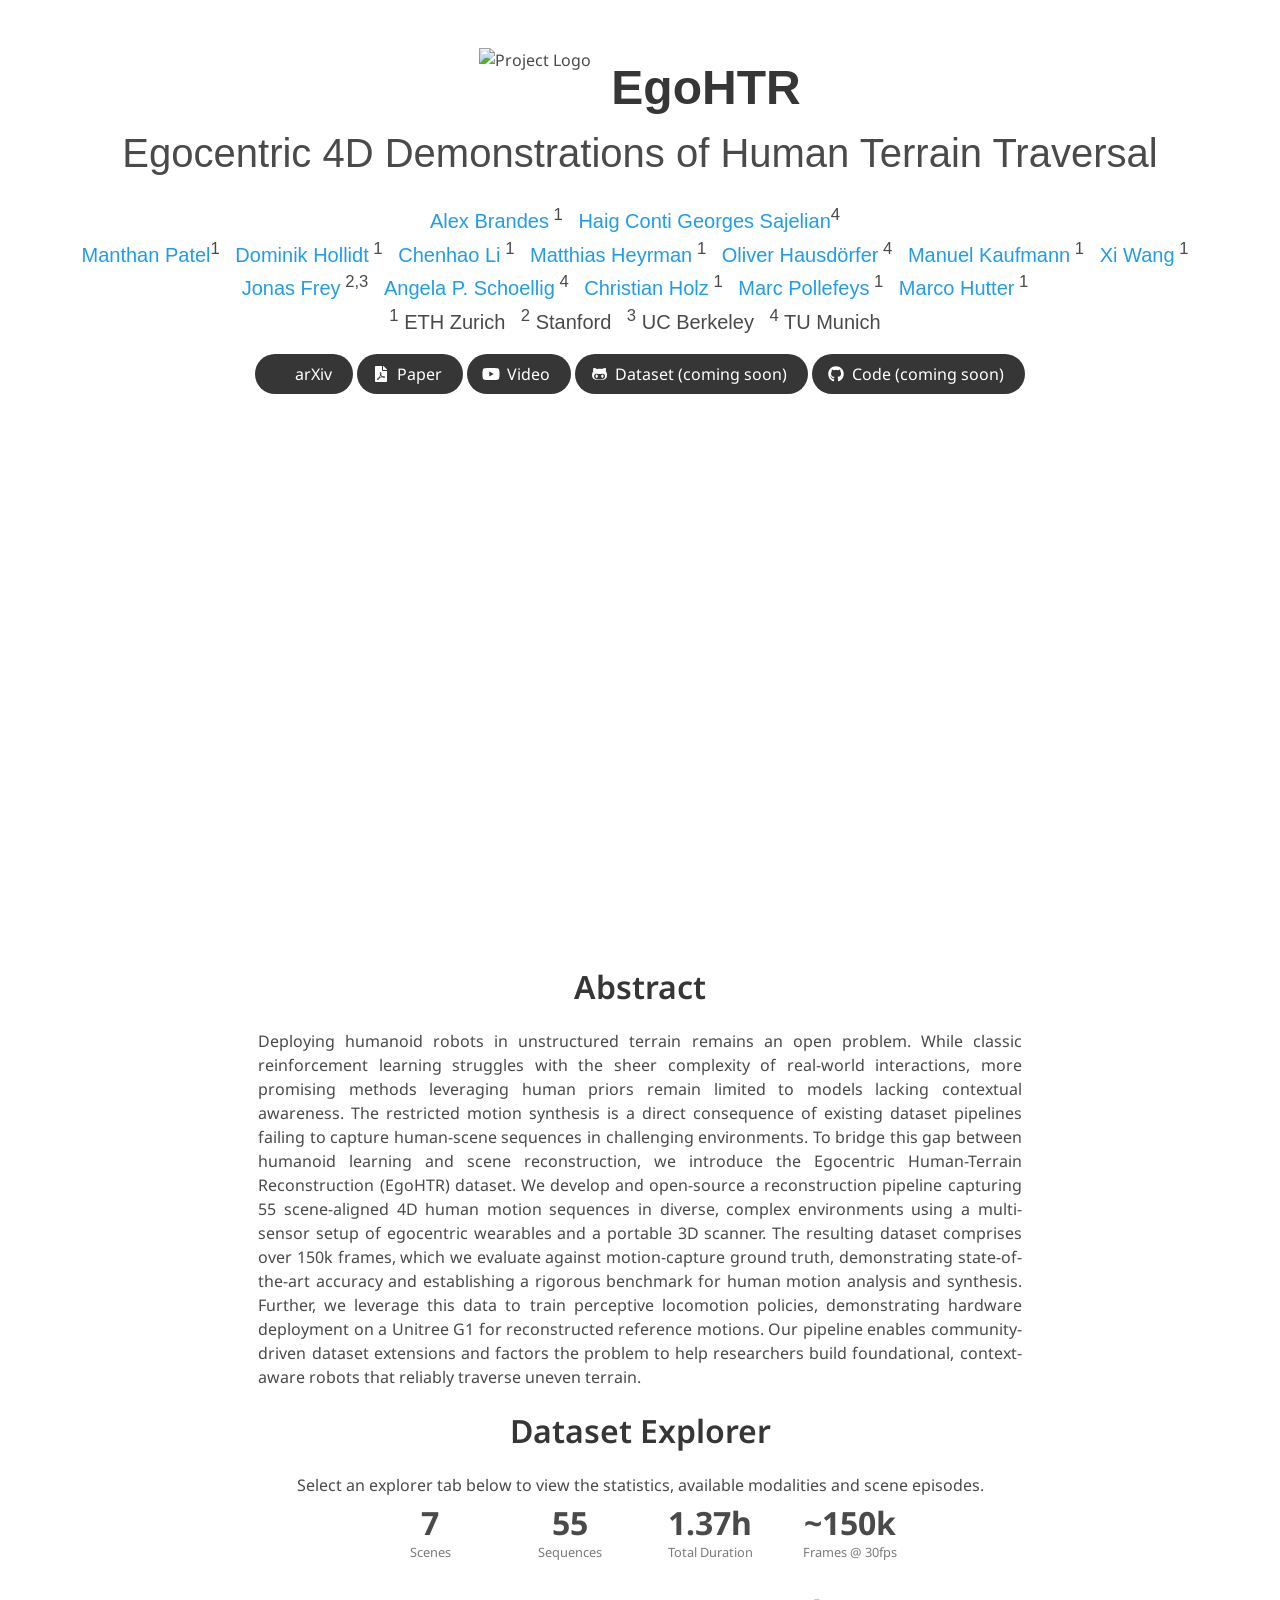
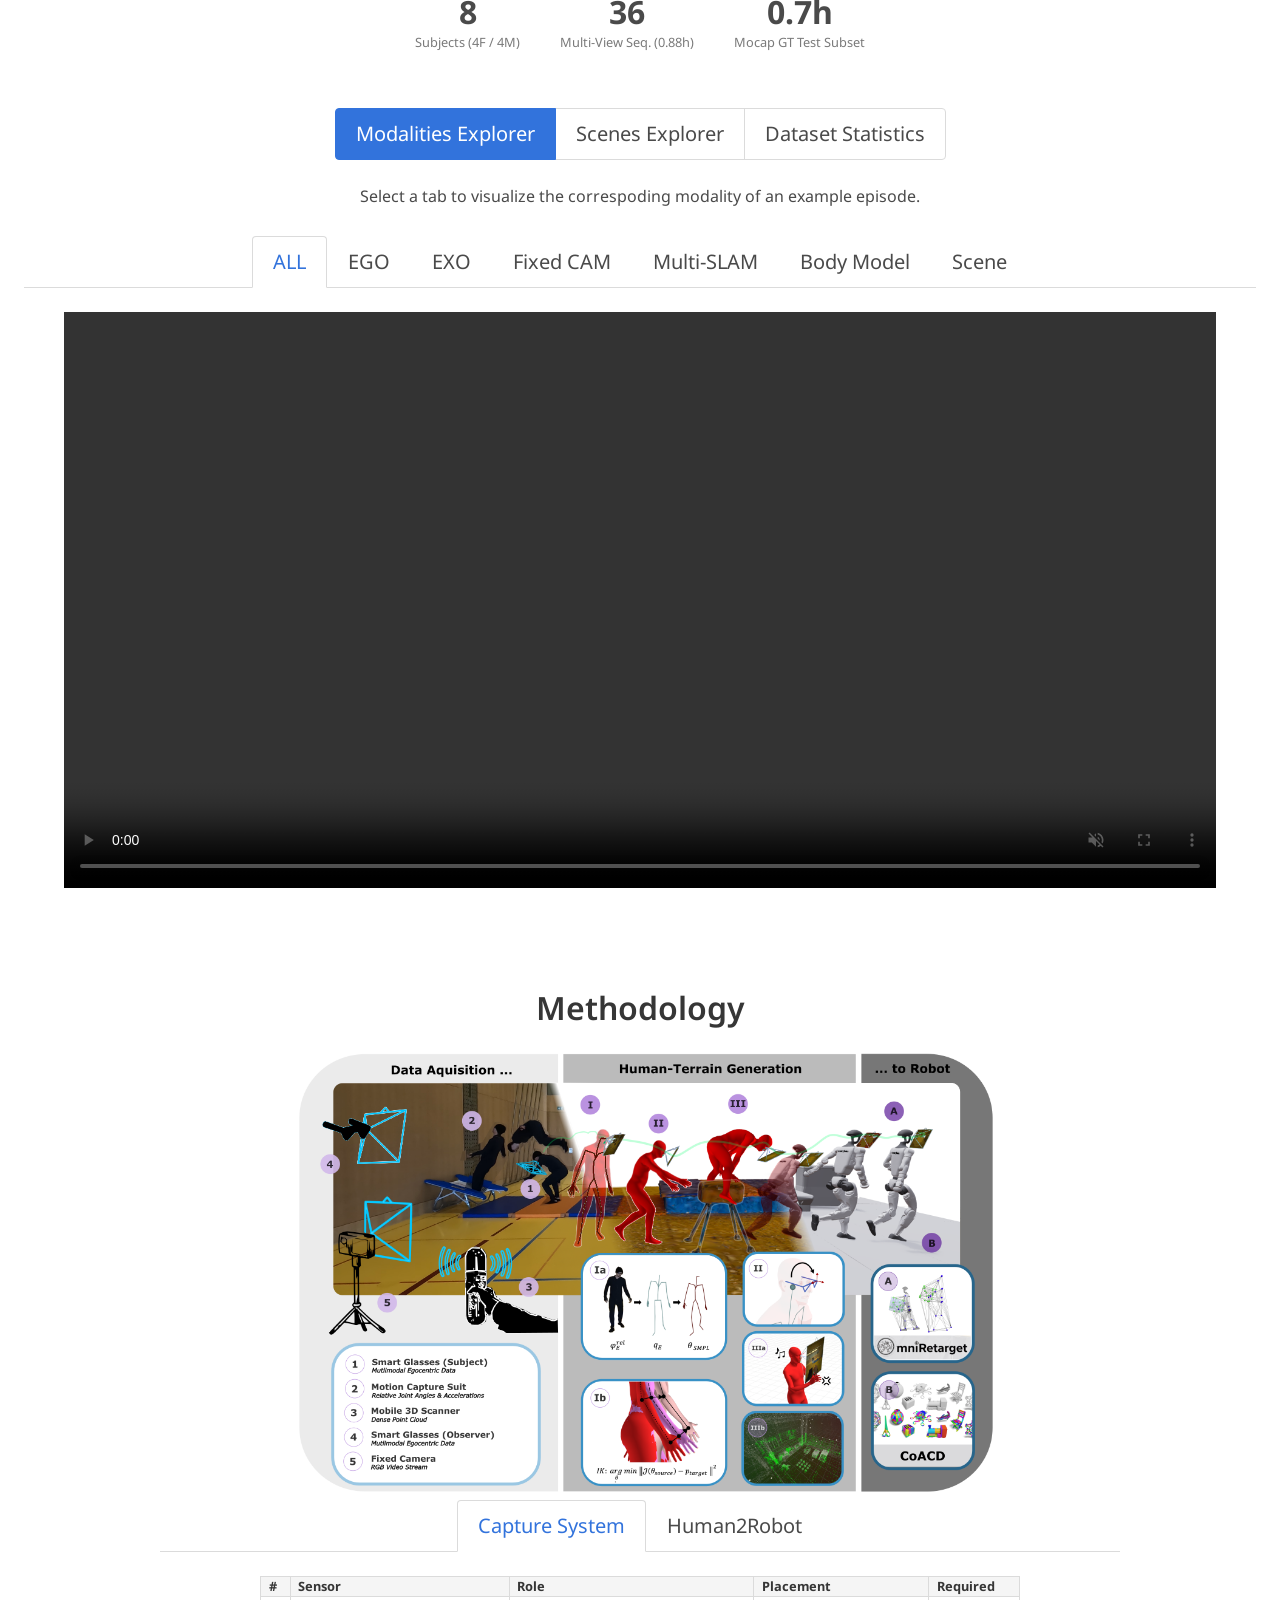
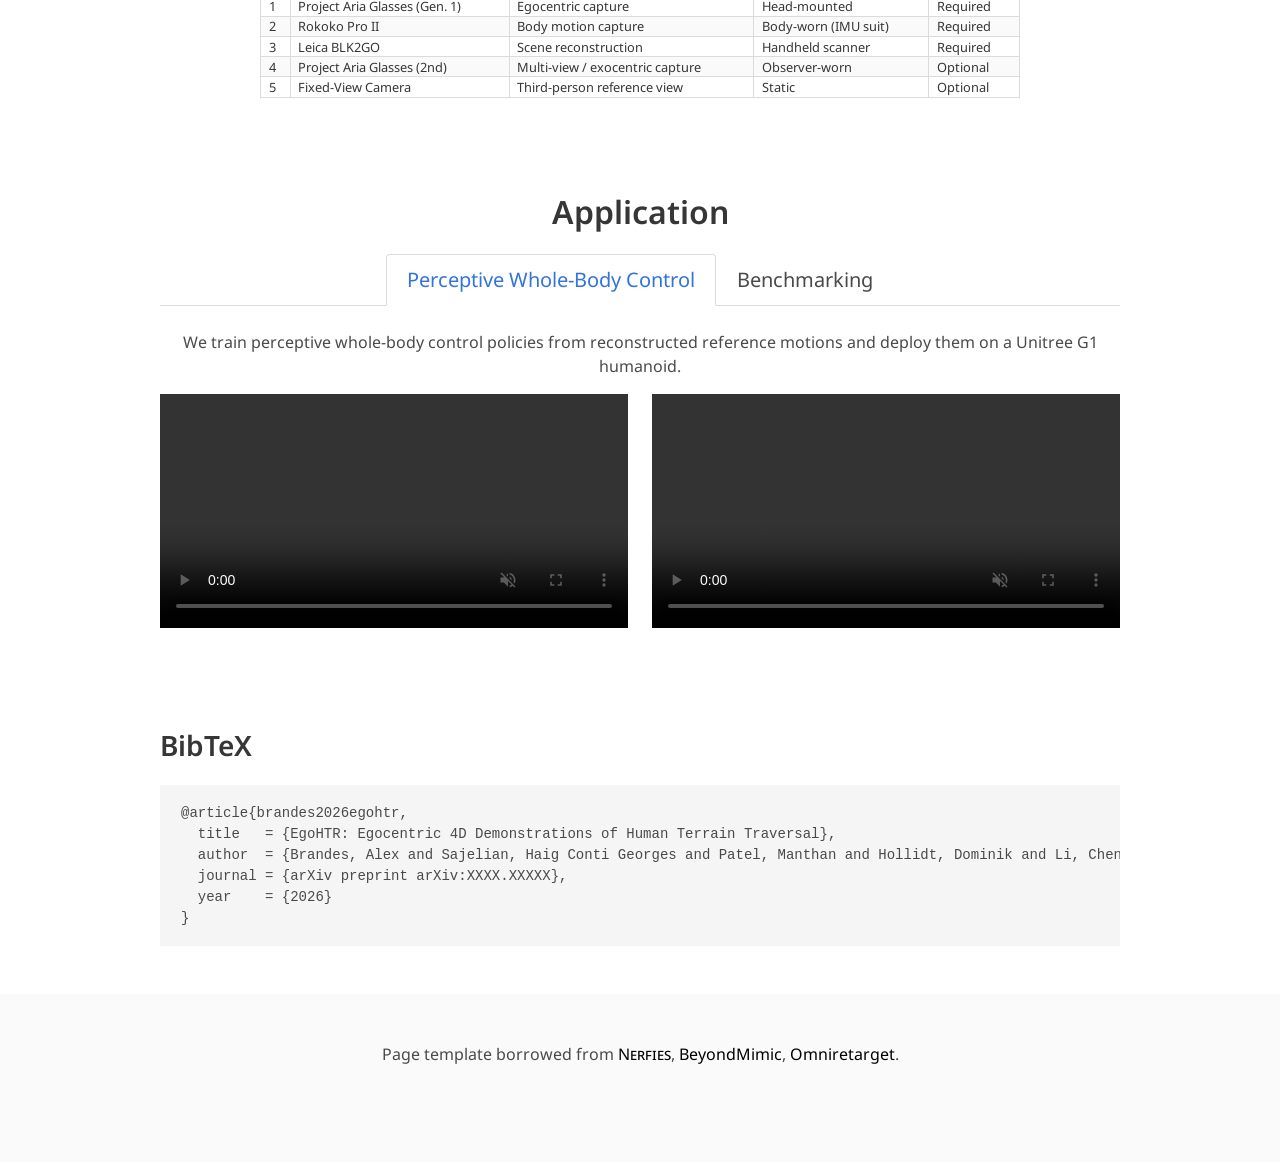
==== index.html @ 9cd1c30b "update links" ====
<!DOCTYPE html>
<html>

<head>
  <meta charset="utf-8">
  <meta name="description"
    content="Interaction-Preserving Data Generation for Humanoid Whole-Body Loco-Manipulation and Scene Interaction">
  <meta name="viewport" content="width=device-width, initial-scale=1">
  <link rel="icon" type="image/png" href="assets/titel/favicon.png">
  <link rel="icon" type="image/svg+xml" href="assets/titel/logo.svg">
  <title>EgoHTR</title>

  <link href="https://fonts.googleapis.com/css?family=Google+Sans|Noto+Sans|Castoro" rel="stylesheet">
  <link rel="stylesheet" href="./static/css/bulma.min.css">
  <link rel="stylesheet" href="./static/css/bulma-carousel.min.css">
  <link rel="stylesheet" href="./static/css/bulma-slider.min.css">
  <link rel="stylesheet" href="./static/css/fontawesome.all.min.css">
  <link rel="stylesheet" href="https://cdn.jsdelivr.net/gh/jpswalsh/academicons@1/css/academicons.min.css">
  <link rel="stylesheet" href="./static/css/index.css">
  <script src="https://ajax.googleapis.com/ajax/libs/jquery/3.5.1/jquery.min.js"></script>
  <script defer src="./static/js/fontawesome.all.min.js"></script>
  <script src="./static/js/bulma-carousel.min.js"></script>
  <script src="./static/js/bulma-slider.min.js"></script>
  <script src="./static/js/index.js"></script>

  <style>
    /* Custom CSS for the Tab System */
    .tab-content {
      display: none;
      /* Hidden by default */
      animation: fadeIn 0.5s;
    }

    .tab-content.is-active {
      display: block;
      /* Show when active */
    }

    @keyframes fadeIn {
      from {
        opacity: 0;
      }

      to {
        opacity: 1;
      }
    }

    /* Center cell content vertically */
    .table td,
    .table th {
      vertical-align: middle !important;
    }

    /* Styling for the Scene GIF header */
    .scene-gif-header {
      width: 100%;
      max-width: 600px;
      border-radius: 10px;
      margin-bottom: 20px;
      box-shadow: 0 4px 8px rgba(0, 0, 0, 0.1);
    }

    /* Compact episode tables: minimize vertical height */
    .table-compact th,
    .table-compact td {
      padding: 0.2em 0.6em;
      font-size: 0.8rem;
      line-height: 1.1;
      white-space: nowrap;
    }

    /* Dataset totals: lean stat-tile row */
    .stats-row {
      display: flex;
      flex-wrap: wrap;
      justify-content: center;
      gap: 1.75rem 2.5rem;
      margin: 0.5rem 0 2rem;
    }

    .stat-tile {
      text-align: center;
      min-width: 100px;
    }

    .stat-tile .stat-value {
      font-size: 2.0rem;
      font-weight: 700;
      line-height: 1.1;
    }

    .stat-tile .stat-label {
      font-size: 0.8rem;
      color: #7a7a7a;
      margin-top: 0.2rem;
    }
  </style>

  <script>
    document.addEventListener('DOMContentLoaded', () => {
      // --- Tab Group 1: Scenes ---
      const sceneTabs = document.querySelectorAll('.tabs.scenes li');
      const sceneTabContents = document.querySelectorAll('.tab-content.scene-content');

      sceneTabs.forEach(tab => {
        tab.addEventListener('click', () => {
          sceneTabs.forEach(t => t.classList.remove('is-active'));
          tab.classList.add('is-active');

          const target = tab.dataset.target;

          sceneTabContents.forEach(content => {
            if (content.id === target) {
              content.classList.add('is-active');
            } else {
              content.classList.remove('is-active');
            }
          });
        });
      });

      // --- Tab Group 2: Modalities ---
      const modalityTabs = document.querySelectorAll('.tabs.modalities li');
      const modalityVideos = document.querySelectorAll('.modality-video-content');

      modalityTabs.forEach(tab => {
        tab.addEventListener('click', () => {
          modalityTabs.forEach(t => t.classList.remove('is-active'));
          tab.classList.add('is-active');

          const target = tab.dataset.target;

          modalityVideos.forEach(video => {
            if (video.id === `video-${target}`) {
              video.style.display = 'block';
            } else {
              video.style.display = 'none';
            }
          });
        });
      });

      // --- Tab Group 3: Methodology ---
      const methodTabs = document.querySelectorAll('.tabs.methodology li');
      const methodTabContents = document.querySelectorAll('.tab-content.methodology-content');

      methodTabs.forEach(tab => {
        tab.addEventListener('click', () => {
          methodTabs.forEach(t => t.classList.remove('is-active'));
          tab.classList.add('is-active');

          const target = tab.dataset.target;

          methodTabContents.forEach(content => {
            if (content.id === target) {
              content.classList.add('is-active');
            } else {
              content.classList.remove('is-active');
            }
          });
        });
      });

      // --- Tab Group 4: Application ---
      const appTabs = document.querySelectorAll('.tabs.application li');
      const appTabContents = document.querySelectorAll('.tab-content.application-content');

      appTabs.forEach(tab => {
        tab.addEventListener('click', () => {
          appTabs.forEach(t => t.classList.remove('is-active'));
          tab.classList.add('is-active');

          const target = tab.dataset.target;

          appTabContents.forEach(content => {
            if (content.id === target) {
              content.classList.add('is-active');
            } else {
              content.classList.remove('is-active');
            }
          });
        });
      });

      // --- Tab Group 0: Top-Level Toggle ---
      const topTabs = document.querySelectorAll('#top-level-tabs li');
      const topContents = document.querySelectorAll('.top-level-content');

      topTabs.forEach(tab => {
        tab.addEventListener('click', () => {
          // Update active tab visual
          topTabs.forEach(t => t.classList.remove('is-active'));
          tab.classList.add('is-active');

          // Toggle visibility of main containers
          const target = tab.dataset.target;
          topContents.forEach(content => {
            content.style.display = (content.id === target) ? 'block' : 'none';
          });
        });
      });

      // Initial display update for scenes
      if (sceneTabs.length > 0) {
        sceneTabs[0].click();
      }
      // Initial display update for modalities
      if (modalityTabs.length > 0) {
        modalityTabs[0].click();
      }
      // Initial display update for methodology
      if (methodTabs.length > 0) {
        methodTabs[0].click();
      }
      // Initial display update for application
      if (appTabs.length > 0) {
        appTabs[0].click();
      }

      // --- Auto-play videos as they enter the viewport (e.g. via scrolling or a tab switch) ---
      const videoObserver = new IntersectionObserver((entries) => {
        entries.forEach(entry => {
          const video = entry.target;
          if (entry.isIntersecting) {
            video.play().catch(() => { });
          } else {
            video.pause();
          }
        });
      }, { threshold: 0.5 });

      document.querySelectorAll('video').forEach(video => videoObserver.observe(video));
    });
  </script>
</head>

<body>

  <section class="hero">
    <div class="hero-body">
      <div class="container is-fullhd">
        <div class="columns is-vcentered">
          <!-- <div class="column is-one-quarter">
            <video autoplay loop muted playsinline width="100%"><source src="assets/titel/2026-02-24 14-41-02.mp4" type="video/mp4"></video>
            <video autoplay loop muted playsinline width="100%"><source src="assets/titel/2026-02-24 14-50-54.mp4" type="video/mp4"></video>
          </div> -->
          <div class="column has-text-centered">
            <div style="display: flex; align-items: center; justify-content: center; gap: 20px;">
              <img src="./assets/titel/logo.svg" alt="Project Logo" style="height: 80px; width: auto;">
              <h1 class="title is-1 publication-title" style="margin-bottom: 0;">EgoHTR</h1>
            </div>
            <!-- <h1 class="title is-1 publication-title">EgoHTR</h1> -->
            <h2 class="subtitle is-2 publication-title">Egocentric 4D Demonstrations of Human Terrain Traversal</h2>
            <div class="is-size-5 publication-authors">
              <span class="author-block">
                <a target="_blank">Alex Brandes<sup></sup></a><sup> 1</sup>
              </span>
              <span class="author-block">
                <a target="_blank">Haig Conti Georges Sajelian</a><sup>4</sup>
              </span>
            </div>

            <div class="is-size-5 publication-authors">
              <span class="author-block">
                <a target="_blank" href="https://scholar.google.com/citations?user=7ElOFaUAAAAJ&hl=en">Manthan
                  Patel</a><sup>1</sup>
              </span>
              <span class="author-block">
                <a target="_blank" href="https://scholar.google.com/citations?user=S2368c0AAAAJ&hl=en">Dominik
                  Hollidt</a><sup> 1</sup>
              </span>
              <span class="author-block">
                <a target="_blank" href="https://scholar.google.com/citations?user=kw1-DxQAAAAJ&hl=en">Chenhao
                  Li</a><sup> 1</sup>
              </span>
              <span class="author-block">
                <a target="_blank" href="https://mheyrman.github.io">Matthias Heyrman</a><sup> 1</sup>
              </span>
              <span class="author-block">
                <a target="_blank" href="https://scholar.google.com/citations?user=-NHoohwAAAAJ&hl=de">Oliver
                  Hausdörfer</a><sup> 4</sup>
              </span>
              <span class="author-block">
                <a target="_blank" href="https://scholar.google.com/citations?user=25nKBNAAAAAJ&hl=de">Manuel
                  Kaufmann</a><sup> 1</sup>
              </span>
              <span class="author-block">
                <a target="_blank" href="https://scholar.google.com/citations?user=IYUPj9MAAAAJ&hl=en">Xi Wang</a><sup>
                  1</sup>
              </span>
              <span class="author-block">
                <a target="_blank" href="https://scholar.google.com/citations?user=Ef13BU4AAAAJ&hl=en">Jonas
                  Frey</a><sup> 2,3</sup>
              </span>
              <span class="author-block">
                <a target="_blank" href="https://scholar.google.com/citations?user=QMfeRz0AAAAJ&hl=en">Angela P.
                  Schoellig</a><sup> 4</sup>
              </span>
              <span class="author-block">
                <a target="_blank" href="https://scholar.google.com/citations?user=OfXP9jMAAAAJ&hl=en">Christian
                  Holz</a><sup> 1</sup>
              </span>
              <span class="author-block">
                <a target="_blank" href="https://scholar.google.com/citations?user=YYH0BjEAAAAJ&hl=en">Marc
                  Pollefeys</a><sup> 1</sup>
              </span>
              <span class="author-block">
                <a target="_blank" href="https://scholar.google.com/citations?user=DO3quJYAAAAJ&hl=en">Marco
                  Hutter</a><sup> 1</sup>
              </span>
            </div>

            <div class="is-size-5 publication-authors">
              <span class="author-block"><sup>1</sup> ETH Zurich</span>
              <span class="author-block"><sup>2</sup> Stanford</span>
              <span class="author-block"><sup>3</sup> UC Berkeley</span>
              <span class="author-block"><sup>4</sup> TU Munich</span>
            </div>

            <!-- <div class="is-size-6" style="margin-top: 0.5rem; font-style: italic;">
              <sup>†</sup> Supervision
            </div> -->

            <div class="column has-text-centered">
              <div class="publication-links">
                <!-- Arxiv Link. -->
                <span class="link-block">
                  <a target="_blank" href="https://arxiv.org/abs/2607.13472" class="external-link button is-normal is-rounded is-dark">
                    <span class="icon">
                      <i class="ai ai-arxiv"></i>
                    </span>
                    <span>arXiv</span>
                  </a>
                </span>
                <!-- PDF Link. -->
                <span class="link-block">
                  <a target="_blank" href="https://arxiv.org/pdf/2607.13472.pdf" class="external-link button is-normal is-rounded is-dark">
                    <span class="icon">
                      <i class="fas fa-file-pdf"></i>
                    </span>
                    <span>Paper</span>
                  </a>
                </span>

                <!-- Video Link. -->
                <span class="link-block">
                  <a target="_blank" href="https://www.youtube.com/watch?v=WhnJHEhy6Qc&t=23s" class="external-link button is-normal is-rounded is-dark">
                    <span class="icon">
                      <i class="fab fa-youtube"></i>
                    </span>
                    <span>Video</span>
                  </a>
                </span>

                <!-- Dataset Link. -->
                <span class="link-block">
                  <a target="_blank" href="" class="external-link button is-normal is-rounded is-dark">
                    <span class="icon">
                      <i class="fab fa-github-alt"></i>
                    </span>
                    <span>Dataset (coming soon)</span>
                  </a>
                </span>

                <!-- Code Link. -->
                <span class="link-block">
                  <a href=""
                    class="external-link button is-normal is-rounded is-dark">
                    <span class="icon">
                      <i class="fab fa-github"></i>
                    </span>
                    <span>Code (coming soon)</span>
                  </a>
                </span>
              </div>
            </div>
          </div>
        </div>
      </div>
    </div>
  </section>

  <section class="section pt-0">
    <div class="container is-max-desktop">
      <div class="column mt-0 mb-3">
        <video autoplay loop muted playsinline width="100%">
          <source src="./assets/titel/cover.mp4" type="video/mp4">
        </video>
      </div>



      <div class="columns is-centered has-text-centered">
        <div class="column is-four-fifths">
          <h2 class="title is-3">Abstract</h2>
          <div class="content has-text-justified">
            <p>
              Deploying humanoid robots in unstructured terrain remains an open problem. While classic reinforcement
              learning struggles with the sheer complexity of real-world interactions, more promising methods leveraging
              human priors remain limited to models lacking contextual awareness. The restricted motion synthesis is a
              direct consequence of existing dataset pipelines failing to capture human-scene sequences in challenging
              environments. To bridge this gap between humanoid learning and scene reconstruction, we introduce the
              Egocentric Human-Terrain Reconstruction (EgoHTR) dataset. We develop and open-source a reconstruction
              pipeline capturing 55 scene-aligned 4D human motion sequences in diverse, complex environments using a
              multi-sensor setup of egocentric wearables and a portable 3D scanner. The resulting dataset comprises over
              150k frames, which we evaluate against motion-capture ground truth, demonstrating state-of-the-art
              accuracy and establishing a rigorous benchmark for human motion analysis and synthesis. Further, we
              leverage this data to train perceptive locomotion policies, demonstrating hardware deployment on a Unitree
              G1 for reconstructed reference motions. Our pipeline enables community-driven dataset extensions and
              factors the problem to help researchers build foundational, context-aware robots that reliably traverse
              uneven terrain.
            </p>
          </div>
        </div>
      </div>


      <div class="columns is-centered has-text-centered">
        <div class="column is-four-fifths">
          <h2 class="title is-3">Dataset Explorer</h2>
          <p>
            Select an explorer tab below to view the statistics, available modalities and scene episodes.
          </p>
          <div class="stats-row">
            <div class="stat-tile">
              <div class="stat-value">7</div>
              <div class="stat-label">Scenes</div>
            </div>
            <div class="stat-tile">
              <div class="stat-value">55</div>
              <div class="stat-label">Sequences</div>
            </div>
            <div class="stat-tile">
              <div class="stat-value">1.37h</div>
              <div class="stat-label">Total Duration</div>
            </div>
            <div class="stat-tile">
              <div class="stat-value">~150k</div>
              <div class="stat-label">Frames @ 30fps</div>
            </div>
            <!-- new line -->
          </div>
          
          <div class="stats-row">
            <div class="stat-tile">
              <div class="stat-value">8</div>
              <div class="stat-label">Subjects (4F / 4M)</div>
            </div>
            <div class="stat-tile">
              <div class="stat-value">36</div>
              <div class="stat-label">Multi-View Seq. (0.88h)</div>
            </div>
            <div class="stat-tile">
              <div class="stat-value">0.7h</div>
              <div class="stat-label">Mocap GT Test Subset</div>
            </div>
          </div>
        </div>
      </div>

      <div class="tabs is-centered is-toggle is-medium" id="top-level-tabs">
        <ul>
          <li class="is-active" data-target="main-modalities"><a>Modalities Explorer</a></li>
          <li data-target="main-scenes"><a>Scenes Explorer</a></li>
          <li data-target="main-stats"><a>Dataset Statistics</a></li>
        </ul>
      </div>
      <div id="main-stats" class="top-level-content" style="display: none;">
        <div class="columns is-centered has-text-centered mb-2">
          <div class="column is-four-fifths" centered>
            <p>Detailed statistics for the 4D Human-Scene reconstructed sequences captured for agile human-terrain interaction.</p>
          </div>
        </div>


        <div class="table-container">
          <table class="table is-bordered is-striped is-hoverable is-fullwidth table-compact" style="margin: 0 auto; max-width: 760px;">
            <thead>
              <tr class="has-background-white-ter">
                <th>Scene</th>
                <th>ID</th>
                <th>Action</th>
                <th>Subjects</th>
                <th>#Seq</th>
                <th>Dur. (min)</th>
                <th>Frames (k)</th>
                <th>Avg. Len (min)</th>
              </tr>
            </thead>
            <tbody>
              <tr><td>Office</td><td>L1</td><td>St</td><td>1M</td><td>2</td><td>0.71</td><td>1.27</td><td>0.35</td></tr>
              <tr><td rowspan="3">Lab Hall</td><td>X1</td><td>P</td><td>1M</td><td>6</td><td>2.50</td><td>4.50</td><td>0.42</td></tr>
              <tr><td>X2</td><td>S,P</td><td>1M</td><td>6</td><td>19.00</td><td>34.20</td><td>3.17</td></tr>
              <tr><td>X3</td><td>S,P</td><td>2F,2M</td><td>9</td><td>23.29</td><td>41.93</td><td>2.59</td></tr>
              <tr><td rowspan="2">Gym Hall</td><td>G1</td><td>St,C,P,F</td><td>2F,1M</td><td>8</td><td>10.24</td><td>18.44</td><td>1.28</td></tr>
              <tr><td>G2</td><td>P,F</td><td>1M</td><td>4</td><td>3.23</td><td>5.82</td><td>0.81</td></tr>
              <tr><td>Debris Field</td><td>B1</td><td>St,P</td><td>4M</td><td>20</td><td>23.01</td><td>41.42</td><td>1.15</td></tr>
            </tbody>
          </table>
        </div>
        <p class="has-text-centered is-size-7 has-text-grey mt-2">
          Action: S = Sitting/Lay, St = Stairs, P = Parkour, C = Climbing, F = Flips.
        </p>
      </div>

      <div id="main-scenes" class="top-level-content" style="display: none;">
        <div class="columns is-centered has-text-centered mb-4">
          <div class="column is-four-fifths">
            <p>Select a scene tab below to view the available scenes and their corresponding episodes.</p>
          </div>
        </div>
        <div class="tabs is-centered is-boxed is-medium scenes">
          <ul>
            <li class="is-active" data-target="scene-debris">
              <a>
                <span class="icon is-small"><i class="fas fa-cubes"></i></span>
                <span>Debris Field</span>
              </a>
            </li>
            <li data-target="scene-lab">
              <a>
                <span class="icon is-small"><i class="fas fa-building"></i></span>
                <span>Lab Hall</span>
              </a>
            </li>
            <li data-target="scene-gym">
              <a>
                <span class="icon is-small"><i class="fas fa-dumbbell"></i></span>
                <span>Gym Hall</span>
              </a>
            </li>
            <li data-target="scene-skate">
              <a>
                <span class="icon is-small"><i class="fas fa-skating"></i></span>
                <span>Office</span>
              </a>
            </li>
          </ul>
        </div>

        <div id="scene-lab" class="tab-content scene-content is-active has-text-centered">
                    <div class="columns">
        
            <!-- First Video Column -->
            <div class="column has-text-centered">
              <!-- Caption for Video 1 -->
              <p class="mb-2 has-text-weight-bold">X1</p>
              <video controls muted playsinline width="100%">
                <source src="./assets/explorer_scene/lab_hall_00.mp4" type="video/mp4">
              </video>
            </div>
            
            <!-- Second Video Column -->
            <div class="column has-text-centered">
              <!-- Caption for Video 2 -->
              <p class="mb-2 has-text-weight-bold">X2</p>
              <video controls muted playsinline width="100%">
                <source src="./assets/explorer_scene/lab_hall_01.mp4" type="video/mp4">
              </video>
            </div>
            
            <!-- Third Video Column -->
            <div class="column has-text-centered">
              <!-- Caption for Video 3 -->
              <p class="mb-2 has-text-weight-bold">X3</p>
              <video controls muted playsinline width="100%">
                <source src="./assets/explorer_scene/lab_hall_02.mp4" type="video/mp4">
              </video>
            </div>
            
          </div>

          <!-- <h4 class="title is-5 mt-4">Lab Hall Episodes</h4> -->
          <div class="table-container">
            <table class="table is-bordered is-striped is-hoverable is-fullwidth table-compact">
              <thead>
                <tr class="has-background-white-ter">
                  <th>Sequence</th>
                  <th>Subject</th>
                  <th>Location</th>
                  <th>2nd Aria</th>
                  <th>MoCap GT</th>
                  <th>Ego</th>
                  <th>Body Model</th>
                  <th>Scene</th>
                  <th>Fixed Cam</th>
                  <th>Duration (s)</th>
                </tr>
              </thead>
              <tbody>
                <tr><td>cliff-path_xhall_01</td><td>s1</td><td>X1</td><td class="has-text-danger">&cross;</td><td class="has-text-danger">&cross;</td><td class="has-text-success">&check;</td><td class="has-text-success">&check;</td><td class="has-text-success">&check;</td><td class="has-text-success">&check;</td><td>29.50</td></tr>
                <tr><td>crawling_xhall_01</td><td>s1</td><td>X1</td><td class="has-text-danger">&cross;</td><td class="has-text-danger">&cross;</td><td class="has-text-success">&check;</td><td class="has-text-success">&check;</td><td class="has-text-success">&check;</td><td class="has-text-success">&check;</td><td>23.23</td></tr>
                <tr><td>double-high-object_xhall_01</td><td>s1</td><td>X1</td><td class="has-text-danger">&cross;</td><td class="has-text-danger">&cross;</td><td class="has-text-success">&check;</td><td class="has-text-success">&check;</td><td class="has-text-success">&check;</td><td class="has-text-success">&check;</td><td>28.60</td></tr>
                <tr><td>high-object_xhall_01</td><td>s1</td><td>X1</td><td class="has-text-danger">&cross;</td><td class="has-text-danger">&cross;</td><td class="has-text-success">&check;</td><td class="has-text-success">&check;</td><td class="has-text-success">&check;</td><td class="has-text-success">&check;</td><td>22.87</td></tr>
                <tr><td>narrow-path_xhall_01</td><td>s1</td><td>X1</td><td class="has-text-danger">&cross;</td><td class="has-text-danger">&cross;</td><td class="has-text-success">&check;</td><td class="has-text-success">&check;</td><td class="has-text-success">&check;</td><td class="has-text-success">&check;</td><td>22.43</td></tr>
                <tr><td>stepping-stones_xhall_01</td><td>s1</td><td>X1</td><td class="has-text-danger">&cross;</td><td class="has-text-danger">&cross;</td><td class="has-text-success">&check;</td><td class="has-text-success">&check;</td><td class="has-text-success">&check;</td><td class="has-text-success">&check;</td><td>23.23</td></tr>
                <tr><td>exomc-parkour_xhall_01</td><td>s1</td><td>X2</td><td class="has-text-danger">&cross;</td><td class="has-text-success">&check;</td><td class="has-text-success">&check;</td><td class="has-text-success">&check;</td><td class="has-text-success">&check;</td><td class="has-text-success">&check;</td><td>15.00</td></tr>
                <tr><td>exomc-parkour_xhall_02</td><td>s1</td><td>X2</td><td class="has-text-danger">&cross;</td><td class="has-text-success">&check;</td><td class="has-text-success">&check;</td><td class="has-text-success">&check;</td><td class="has-text-success">&check;</td><td class="has-text-success">&check;</td><td>296.50</td></tr>
                <tr><td>exomc-parkour_xhall_03</td><td>s1</td><td>X2</td><td class="has-text-danger">&cross;</td><td class="has-text-success">&check;</td><td class="has-text-success">&check;</td><td class="has-text-success">&check;</td><td class="has-text-success">&check;</td><td class="has-text-success">&check;</td><td>72.43</td></tr>
                <tr><td>exomc-parkour_xhall_04</td><td>s1</td><td>X2</td><td class="has-text-danger">&cross;</td><td class="has-text-success">&check;</td><td class="has-text-success">&check;</td><td class="has-text-success">&check;</td><td class="has-text-success">&check;</td><td class="has-text-success">&check;</td><td>153.07</td></tr>
                <tr><td>exomc-parkour_xhall_05</td><td>s1</td><td>X2</td><td class="has-text-danger">&cross;</td><td class="has-text-success">&check;</td><td class="has-text-success">&check;</td><td class="has-text-success">&check;</td><td class="has-text-success">&check;</td><td class="has-text-success">&check;</td><td>304.90</td></tr>
                <tr><td>exomc-parkour_xhall_06</td><td>s1</td><td>X2</td><td class="has-text-danger">&cross;</td><td class="has-text-success">&check;</td><td class="has-text-success">&check;</td><td class="has-text-success">&check;</td><td class="has-text-success">&check;</td><td class="has-text-success">&check;</td><td>298.00</td></tr>
                <tr><td>exo-cliff-stones_s4_xhall_01</td><td>s4</td><td>X3</td><td class="has-text-success">&check;</td><td class="has-text-success">&check;</td><td class="has-text-success">&check;</td><td class="has-text-success">&check;</td><td class="has-text-success">&check;</td><td class="has-text-success">&check;</td><td>130.00</td></tr>
                <tr><td>exo-cliff-stones_s5_xhall_01</td><td>s5</td><td>X3</td><td class="has-text-success">&check;</td><td class="has-text-success">&check;</td><td class="has-text-success">&check;</td><td class="has-text-success">&check;</td><td class="has-text-success">&check;</td><td class="has-text-success">&check;</td><td>244.10</td></tr>
                <tr><td>exo-high-object_s4_xhall_01</td><td>s4</td><td>X3</td><td class="has-text-success">&check;</td><td class="has-text-success">&check;</td><td class="has-text-success">&check;</td><td class="has-text-success">&check;</td><td class="has-text-success">&check;</td><td class="has-text-success">&check;</td><td>130.00</td></tr>
                <tr><td>exo-high-object_s5_xhall_01</td><td>s5</td><td>X3</td><td class="has-text-success">&check;</td><td class="has-text-success">&check;</td><td class="has-text-success">&check;</td><td class="has-text-success">&check;</td><td class="has-text-success">&check;</td><td class="has-text-success">&check;</td><td>130.00</td></tr>
                <tr><td>exo-parkour_s4_xhall_01</td><td>s4</td><td>X3</td><td class="has-text-success">&check;</td><td class="has-text-success">&check;</td><td class="has-text-success">&check;</td><td class="has-text-success">&check;</td><td class="has-text-success">&check;</td><td class="has-text-success">&check;</td><td>130.00</td></tr>
                <tr><td>exo-standing_s1_xhall_01</td><td>s1</td><td>X3</td><td class="has-text-success">&check;</td><td class="has-text-success">&check;</td><td class="has-text-success">&check;</td><td class="has-text-success">&check;</td><td class="has-text-success">&check;</td><td class="has-text-success">&check;</td><td>130.00</td></tr>
                <tr><td>exo-standing_s6_xhall_01</td><td>s6</td><td>X3</td><td class="has-text-success">&check;</td><td class="has-text-success">&check;</td><td class="has-text-success">&check;</td><td class="has-text-success">&check;</td><td class="has-text-success">&check;</td><td class="has-text-success">&check;</td><td>243.53</td></tr>
                <tr><td>exo-walking_s4_xhall_01</td><td>s4</td><td>X3</td><td class="has-text-success">&check;</td><td class="has-text-success">&check;</td><td class="has-text-success">&check;</td><td class="has-text-success">&check;</td><td class="has-text-success">&check;</td><td class="has-text-success">&check;</td><td>130.00</td></tr>
                <tr><td>exo-walking_s5_xhall_01</td><td>s5</td><td>X3</td><td class="has-text-success">&check;</td><td class="has-text-success">&check;</td><td class="has-text-success">&check;</td><td class="has-text-success">&check;</td><td class="has-text-success">&check;</td><td class="has-text-success">&check;</td><td>130.00</td></tr>
              </tbody>
            </table>
          </div>
        </div>

        <div id="scene-gym" class="tab-content scene-content has-text-centered">
          
          <div class="columns">
        
            <!-- First Video Column -->
            <div class="column has-text-centered">
              <!-- Caption for Video 1 -->
              <p class="mb-2 has-text-weight-bold">G1</p>
              <video controls muted playsinline width="100%">
                <source src="./assets/explorer_scene/gym_hall_00.mp4" type="video/mp4">
              </video>
            </div>
            
            <!-- Second Video Column -->
            <div class="column has-text-centered">
              <!-- Caption for Video 2 -->
              <p class="mb-2 has-text-weight-bold">G2</p>
              <video controls muted playsinline width="100%">
                <source src="./assets/explorer_scene/gym_hall_01.mp4" type="video/mp4">
              </video>
            </div>
            
          </div>

<!-- 
          <video controls muted playsinline width="100%" class="scene-video">
            <source src="assets/explorer_scene/gym_hall_00.mp4" type="video/mp4">
          </video> -->
          <!-- <h4 class="title is-5 mt-4">Gym Hall Episodes</h4> -->
          <div class="table-container">
            <table class="table is-bordered is-striped is-hoverable is-fullwidth table-compact">
              <thead>
                <tr class="has-background-white-ter">
                  <th>Sequence</th>
                  <th>Subject</th>
                  <th>Location</th>
                  <th>2nd Aria</th>
                  <th>MoCap GT</th>
                  <th>Ego</th>
                  <th>Body Model</th>
                  <th>Scene</th>
                  <th>Fixed Cam</th>
                  <th>Duration (s)</th>
                </tr>
              </thead>
              <tbody>
                <tr><td>climbing_s3_gym_01</td><td>s3</td><td>G1</td><td class="has-text-danger">&cross;</td><td class="has-text-danger">&cross;</td><td class="has-text-success">&check;</td><td class="has-text-success">&check;</td><td class="has-text-success">&check;</td><td class="has-text-success">&check;</td><td>105.90</td></tr>
                <tr><td>crawling_s3_gym_01</td><td>s3</td><td>G1</td><td class="has-text-danger">&cross;</td><td class="has-text-danger">&cross;</td><td class="has-text-success">&check;</td><td class="has-text-success">&check;</td><td class="has-text-success">&check;</td><td class="has-text-success">&check;</td><td>69.30</td></tr>
                <tr><td>double-high-object_s2_gym_01</td><td>s2</td><td>G1</td><td class="has-text-danger">&cross;</td><td class="has-text-danger">&cross;</td><td class="has-text-success">&check;</td><td class="has-text-success">&check;</td><td class="has-text-success">&check;</td><td class="has-text-success">&check;</td><td>78.37</td></tr>
                <tr><td>overhang-object_s2_gym_03</td><td>s2</td><td>G1</td><td class="has-text-danger">&cross;</td><td class="has-text-danger">&cross;</td><td class="has-text-success">&check;</td><td class="has-text-success">&check;</td><td class="has-text-success">&check;</td><td class="has-text-success">&check;</td><td>37.83</td></tr>
                <tr><td>parkour_s1_gym_02</td><td>s1</td><td>G1</td><td class="has-text-success">&check;</td><td class="has-text-danger">&cross;</td><td class="has-text-success">&check;</td><td class="has-text-success">&check;</td><td class="has-text-success">&check;</td><td class="has-text-success">&check;</td><td>45.33</td></tr>
                <tr><td>parkour_s1_gym_03</td><td>s1</td><td>G1</td><td class="has-text-success">&check;</td><td class="has-text-danger">&cross;</td><td class="has-text-success">&check;</td><td class="has-text-success">&check;</td><td class="has-text-success">&check;</td><td class="has-text-success">&check;</td><td>62.27</td></tr>
                <tr><td>parkour_s3_gym_01</td><td>s3</td><td>G1</td><td class="has-text-danger">&cross;</td><td class="has-text-danger">&cross;</td><td class="has-text-success">&check;</td><td class="has-text-success">&check;</td><td class="has-text-success">&check;</td><td class="has-text-success">&check;</td><td>110.77</td></tr>
                <tr><td>walking_s2_gym_01</td><td>s2</td><td>G1</td><td class="has-text-success">&check;</td><td class="has-text-danger">&cross;</td><td class="has-text-success">&check;</td><td class="has-text-success">&check;</td><td class="has-text-success">&check;</td><td class="has-text-success">&check;</td><td>104.77</td></tr>
                <tr><td>parkour_s1_gym_04</td><td>s1</td><td>G2</td><td class="has-text-success">&check;</td><td class="has-text-danger">&cross;</td><td class="has-text-success">&check;</td><td class="has-text-success">&check;</td><td class="has-text-success">&check;</td><td class="has-text-success">&check;</td><td>41.10</td></tr>
                <tr><td>parkour_s1_gym_05</td><td>s1</td><td>G2</td><td class="has-text-success">&check;</td><td class="has-text-danger">&cross;</td><td class="has-text-success">&check;</td><td class="has-text-success">&check;</td><td class="has-text-success">&check;</td><td class="has-text-success">&check;</td><td>45.03</td></tr>
                <tr><td>parkour_s1_gym_06</td><td>s1</td><td>G2</td><td class="has-text-success">&check;</td><td class="has-text-danger">&cross;</td><td class="has-text-success">&check;</td><td class="has-text-success">&check;</td><td class="has-text-success">&check;</td><td class="has-text-success">&check;</td><td>66.10</td></tr>
                <tr><td>parkour_s1_gym_07</td><td>s1</td><td>G2</td><td class="has-text-success">&check;</td><td class="has-text-danger">&cross;</td><td class="has-text-success">&check;</td><td class="has-text-success">&check;</td><td class="has-text-success">&check;</td><td class="has-text-success">&check;</td><td>41.67</td></tr>
              </tbody>
            </table>
          </div>
        </div>

        <div id="scene-skate" class="tab-content scene-content has-text-centered">
          <video controls muted playsinline width="100%" class="scene-video">
            <source src="./assets/explorer_scene/office.mp4" type="video/mp4">
          </video>
          <!-- <h4 class="title is-5 mt-4">Office Episodes</h4> -->
          <div class="table-container">
            <table class="table is-bordered is-striped is-hoverable is-fullwidth table-compact">
              <thead>
                <tr class="has-background-white-ter">
                  <th>Sequence</th>
                  <th>Subject</th>
                  <th>Location</th>
                  <th>2nd Aria</th>
                  <th>MoCap GT</th>
                  <th>Ego</th>
                  <th>Body Model</th>
                  <th>Scene</th>
                  <th>Fixed Cam</th>
                  <th>Duration (s)</th>
                </tr>
              </thead>
              <tbody>
                <tr><td>double-stairs_lee_01</td><td>s1</td><td>L1</td><td class="has-text-danger">&cross;</td><td class="has-text-danger">&cross;</td><td class="has-text-success">&check;</td><td class="has-text-success">&check;</td><td class="has-text-success">&check;</td><td class="has-text-success">&check;</td><td>20.07</td></tr>
                <tr><td>double-stairs_lee_02</td><td>s1</td><td>L1</td><td class="has-text-danger">&cross;</td><td class="has-text-danger">&cross;</td><td class="has-text-success">&check;</td><td class="has-text-success">&check;</td><td class="has-text-success">&check;</td><td class="has-text-success">&check;</td><td>22.37</td></tr>
              </tbody>
            </table>
          </div>
        </div>

        <div id="scene-debris" class="tab-content scene-content has-text-centered">
          <video controls muted playsinline width="100%" class="scene-video">
            <source src="./assets/explorer_scene/debris_field.mp4" type="video/mp4">
          </video>
          <!-- <h4 class="title is-5 mt-4">Debris Field Episodes</h4> -->
          <div class="table-container">
            <table class="table is-bordered is-striped is-hoverable is-fullwidth table-compact">
              <thead>
                <tr class="has-background-white-ter">
                  <th>Sequence</th>
                  <th>Subject</th>
                  <th>Location</th>
                  <th>2nd Aria</th>
                  <th>MoCap GT</th>
                  <th>Ego</th>
                  <th>Body Model</th>
                  <th>Scene</th>
                  <th>Fixed Cam</th>
                  <th>Duration (s)</th>
                </tr>
              </thead>
              <tbody>
                <tr><td>cliff-jump_s4_bzb_01</td><td>s4</td><td>B1</td><td class="has-text-success">&check;</td><td class="has-text-danger">&cross;</td><td class="has-text-success">&check;</td><td class="has-text-success">&check;</td><td class="has-text-success">&check;</td><td class="has-text-success">&check;</td><td>101.27</td></tr>
                <tr><td>cliff-jump_s4_bzb_02</td><td>s4</td><td>B1</td><td class="has-text-success">&check;</td><td class="has-text-danger">&cross;</td><td class="has-text-success">&check;</td><td class="has-text-success">&check;</td><td class="has-text-success">&check;</td><td class="has-text-success">&check;</td><td>80.17</td></tr>
                <tr><td>cliff-jump_s7_bzb_01</td><td>s7</td><td>B1</td><td class="has-text-success">&check;</td><td class="has-text-danger">&cross;</td><td class="has-text-success">&check;</td><td class="has-text-success">&check;</td><td class="has-text-success">&check;</td><td class="has-text-success">&check;</td><td>46.97</td></tr>
                <tr><td>cliff-jump_s8_bzb_01</td><td>s8</td><td>B1</td><td class="has-text-success">&check;</td><td class="has-text-danger">&cross;</td><td class="has-text-success">&check;</td><td class="has-text-success">&check;</td><td class="has-text-success">&check;</td><td class="has-text-success">&check;</td><td>115.77</td></tr>
                <tr><td>cliff_s4_bzb_01</td><td>s4</td><td>B1</td><td class="has-text-success">&check;</td><td class="has-text-danger">&cross;</td><td class="has-text-success">&check;</td><td class="has-text-success">&check;</td><td class="has-text-success">&check;</td><td class="has-text-success">&check;</td><td>64.77</td></tr>
                <tr><td>crawling_s1_bzb_02</td><td>s1</td><td>B1</td><td class="has-text-success">&check;</td><td class="has-text-danger">&cross;</td><td class="has-text-success">&check;</td><td class="has-text-success">&check;</td><td class="has-text-success">&check;</td><td class="has-text-success">&check;</td><td>88.13</td></tr>
                <tr><td>crawling_s1_bzb_03</td><td>s1</td><td>B1</td><td class="has-text-success">&check;</td><td class="has-text-danger">&cross;</td><td class="has-text-success">&check;</td><td class="has-text-success">&check;</td><td class="has-text-success">&check;</td><td class="has-text-success">&check;</td><td>96.23</td></tr>
                <tr><td>rescue_s4_bzb_01</td><td>s4</td><td>B1</td><td class="has-text-success">&check;</td><td class="has-text-danger">&cross;</td><td class="has-text-success">&check;</td><td class="has-text-success">&check;</td><td class="has-text-success">&check;</td><td class="has-text-success">&check;</td><td>62.50</td></tr>
                <tr><td>rescue_s8_bzb_01</td><td>s8</td><td>B1</td><td class="has-text-success">&check;</td><td class="has-text-danger">&cross;</td><td class="has-text-success">&check;</td><td class="has-text-success">&check;</td><td class="has-text-success">&check;</td><td class="has-text-success">&check;</td><td>70.93</td></tr>
                <tr><td>rocky-path_s7_bzb_01</td><td>s7</td><td>B1</td><td class="has-text-success">&check;</td><td class="has-text-danger">&cross;</td><td class="has-text-success">&check;</td><td class="has-text-success">&check;</td><td class="has-text-success">&check;</td><td class="has-text-success">&check;</td><td>64.17</td></tr>
                <tr><td>rocky-path_s7_bzb_02</td><td>s7</td><td>B1</td><td class="has-text-success">&check;</td><td class="has-text-danger">&cross;</td><td class="has-text-success">&check;</td><td class="has-text-success">&check;</td><td class="has-text-success">&check;</td><td class="has-text-success">&check;</td><td>55.77</td></tr>
                <tr><td>rocky-path_s8_bzb_01</td><td>s8</td><td>B1</td><td class="has-text-success">&check;</td><td class="has-text-danger">&cross;</td><td class="has-text-success">&check;</td><td class="has-text-success">&check;</td><td class="has-text-success">&check;</td><td class="has-text-success">&check;</td><td>86.47</td></tr>
                <tr><td>walking_rocky_s7_bzb_01</td><td>s7</td><td>B1</td><td class="has-text-success">&check;</td><td class="has-text-danger">&cross;</td><td class="has-text-success">&check;</td><td class="has-text-success">&check;</td><td class="has-text-success">&check;</td><td class="has-text-success">&check;</td><td>77.37</td></tr>
                <tr><td>walking_rocky_s7_bzb_02</td><td>s7</td><td>B1</td><td class="has-text-success">&check;</td><td class="has-text-danger">&cross;</td><td class="has-text-success">&check;</td><td class="has-text-success">&check;</td><td class="has-text-success">&check;</td><td class="has-text-success">&check;</td><td>72.57</td></tr>
                <tr><td>walking_s7_bzb_01</td><td>s7</td><td>B1</td><td class="has-text-success">&check;</td><td class="has-text-danger">&cross;</td><td class="has-text-success">&check;</td><td class="has-text-success">&check;</td><td class="has-text-success">&check;</td><td class="has-text-success">&check;</td><td>70.97</td></tr>
                <tr><td>window-rocky_s7_bzb_01</td><td>s7</td><td>B1</td><td class="has-text-success">&check;</td><td class="has-text-danger">&cross;</td><td class="has-text-success">&check;</td><td class="has-text-success">&check;</td><td class="has-text-success">&check;</td><td class="has-text-success">&check;</td><td>66.00</td></tr>
                <tr><td>window-rocky_s7_bzb_02</td><td>s7</td><td>B1</td><td class="has-text-success">&check;</td><td class="has-text-danger">&cross;</td><td class="has-text-success">&check;</td><td class="has-text-success">&check;</td><td class="has-text-success">&check;</td><td class="has-text-success">&check;</td><td>44.73</td></tr>
                <tr><td>window_s4_bzb_01</td><td>s4</td><td>B1</td><td class="has-text-success">&check;</td><td class="has-text-danger">&cross;</td><td class="has-text-success">&check;</td><td class="has-text-success">&check;</td><td class="has-text-success">&check;</td><td class="has-text-success">&check;</td><td>60.80</td></tr>
                <tr><td>window_s8_bzb_01</td><td>s8</td><td>B1</td><td class="has-text-success">&check;</td><td class="has-text-danger">&cross;</td><td class="has-text-success">&check;</td><td class="has-text-success">&check;</td><td class="has-text-success">&check;</td><td class="has-text-success">&check;</td><td>47.97</td></tr>
              </tbody>
            </table>
          </div>
        </div>
      </div>

    </div>

    <div id="main-modalities" class="top-level-content">
      <div class="columns is-centered has-text-centered mb-4">
        <div class="column is-four-fifths">
          <p>Select a tab to visualize the correspoding modality of an example episode.</p>
        </div>
      </div>
      <div class="tabs is-centered is-boxed is-medium modalities">
        <ul>
          <li class="is-active" data-target="all">
            <a>
              <span>ALL</span>
            </a>
          </li>
          <li data-target="ego">
            <a>
              <span>EGO</span>
            </a>
          </li>
          <li data-target="exo">
            <a>
              <span>EXO</span>
            </a>
          </li>
          <li data-target="fixed">
            <a>
              <span>Fixed CAM</span>
            </a>
          </li>
          <li data-target="slam">
            <a>
              <span>Multi-SLAM</span>
            </a>
          </li>
          <li data-target="body-model">
            <a>
              <span>Body Model</span>
            </a>
          </li>
          <li data-target="scene">
            <a>
              <span>Scene</span>
            </a>
          </li>
        </ul>
      </div>

      <div id="modality-video-container" class="container">
        <div id="video-all" class="modality-video-content"><video controls muted playsinline width="100%">
            <source src="./assets/explorer_modalities/all.mp4" type="video/mp4">
          </video></div>
        <div id="video-ego" class="modality-video-content" style="display: none;"><video controls muted playsinline width="100%">
            <source src="./assets/explorer_modalities/ego.mp4" type="video/mp4">
          </video></div>
        <div id="video-exo" class="modality-video-content" style="display: none;"><video controls muted playsinline width="100%">
            <source src="./assets/explorer_modalities/exo.mp4" type="video/mp4">
          </video></div>
        <div id="video-fixed" class="modality-video-content" style="display: none;"><video controls muted playsinline width="100%">
            <source src="./assets/explorer_modalities/fixed.mp4" type="video/mp4">
          </video></div>
        <div id="video-slam" class="modality-video-content" style="display: none;"><video controls muted playsinline width="100%">
            <source src="./assets/explorer_modalities/slam.mp4" type="video/mp4">
          </video></div>
        <div id="video-body-model" class="modality-video-content" style="display: none;"><video controls muted playsinline width="100%">
            <source src="./assets/explorer_modalities/body_model.mp4" type="video/mp4">
          </video></div>
        <div id="video-scene" class="modality-video-content" style="display: none;">
          <div class="columns">
            <div class="column is-half">
              <figure class="image">
                <img src="./assets/explorer_modalities/mesh.png" alt="Scene Mesh"
                  style="border-radius: 8px;">
              </figure>
            </div>

            <div class="column is-half">
              <figure class="image">
                <img src="./assets/explorer_modalities/pointcloud.png" alt="Scene Point Cloud"
                  style="border-radius: 8px;">
              </figure>
            </div>
          </div>
        </div>
      </div>
    </div>

    </div>

    </div>
  </section>


  <section class="section">
    <div class="container is-max-desktop">
      <div class="columns is-centered has-text-centered">
        <div class="column is-four-fifths">
          <h2 class="title is-3">Methodology</h2>
        </div>
      </div>

      <figure class="image has-text-centered">
        <img src="./assets/capture_system/method_all.png" alt="Capture system overview"
          style="max-width: 800px; width: 75%; margin: 0 auto; border-radius: 8px;">
      </figure>

      <div class="tabs is-centered is-boxed is-medium methodology">
        <ul>
          <li class="is-active" data-target="method-capture">
            <a><span>Capture System</span></a>
          </li>
          <li data-target="method-h2r">
            <a><span>Human2Robot</span></a>
          </li>
        </ul>
      </div>

      <div id="method-capture" class="tab-content methodology-content is-active">
        <div class="table-container">
          <table class="table is-bordered is-striped is-hoverable is-fullwidth table-compact"
            style="margin: 0 auto; max-width: 760px;">
            <thead>
              <tr class="has-background-white-ter">
                <th>#</th>
                <th>Sensor</th>
                <th>Role</th>
                <th>Placement</th>
                <th>Required</th>
              </tr>
            </thead>
            <tbody>
              <tr><td>1</td><td>Project Aria Glasses (Gen. 1)</td><td>Egocentric capture</td><td>Head-mounted</td><td>Required</td></tr>
              <tr><td>2</td><td>Rokoko Pro II</td><td>Body motion capture</td><td>Body-worn (IMU suit)</td><td>Required</td></tr>
              <tr><td>3</td><td>Leica BLK2GO</td><td>Scene reconstruction</td><td>Handheld scanner</td><td>Required</td></tr>
              <tr><td>4</td><td>Project Aria Glasses (2nd)</td><td>Multi-view / exocentric capture</td><td>Observer-worn</td><td>Optional</td></tr>
              <tr><td>5</td><td>Fixed-View Camera</td><td>Third-person reference view</td><td>Static</td><td>Optional</td></tr>
            </tbody>
          </table>
        </div>
      </div>

      <div id="method-h2r" class="tab-content methodology-content has-text-centered">
        <div class="content has-text-justified">
          <p>
            The scene-aware retargeting pipeline used for the G1 embodiement builds on the work of <a href="https://arxiv.org/abs/2509.26633">OmniRetarget</a>, <a href="https://arxiv.org/abs/2510.02252">GMR</a> and <a href="https://arxiv.org/abs/2205.02961">CoACD</a>.
          </p>
        </div>
        <div class="columns">
          <div class="column">
            <video controls muted playsinline width="100%">
              <source src="./assets/human2robot/human.mp4" type="video/mp4">
            </video>
          </div>
          <div class="column">
            <video controls muted playsinline width="100%">
              <source src="./assets/human2robot/robot.mp4" type="video/mp4">
            </video>
          </div>
        </div>
      </div>
    </div>
  </section>

  <section class="section">
    <div class="container is-max-desktop">
      <div class="columns is-centered has-text-centered">
        <div class="column is-four-fifths">
          <h2 class="title is-3">Application</h2>
        </div>
      </div>

      <div class="tabs is-centered is-boxed is-medium application">
        <ul>
          <li class="is-active" data-target="app-pwbc">
            <a><span>Perceptive Whole-Body Control</span></a>
          </li>
          <li data-target="app-bench">
            <a><span>Benchmarking</span></a>
          </li>
        </ul>
      </div>

      <div id="app-pwbc" class="tab-content application-content is-active has-text-centered">
        <p class="mb-4">We train perceptive whole-body control policies from reconstructed reference motions and
          deploy them on a Unitree G1 humanoid.</p>
        <div class="columns">
          <div class="column">
            <video controls muted playsinline width="100%">
              <source src="./assets/application/beam_human.mp4" type="video/mp4">
            </video>
          </div>
          <div class="column">
            <video controls muted playsinline width="100%">
              <source src="./assets/application/beam_g1.mp4" type="video/mp4">
            </video>
          </div>
        </div>
      </div>

      <div id="app-bench" class="tab-content application-content has-text-centered">
        <p class="mb-4">We use our dataset to benchmark state-of-the-art reconstruction and estimation pipelines.</p>

      <figure class="image has-text-centered">
        <img src="./assets/application/benchmark_legend.png" alt="Capture system overview"
          style="max-width: 800px; width: 75%; margin: 5px auto; border-radius: 8px;">
      </figure>

        <div class="columns">

          <div class="column has-text-centered">
            <figure class="image has-text-centered">
              <img src="./assets/application/benchmark_human3r.png" alt="Capture system overview"
                style="max-width: 800px; width: 100%; margin: 5px auto; border-radius: 8px;">
            </figure>
            <video controls muted playsinline width="100%">
              <source src="./assets/application/benchmark_human3r.mp4" type="video/mp4"
              style="margin: 15px auto">
            </video>
          </div>
          <div class="column has-text-centered">
            <figure class="image has-text-centered">
              <img src="./assets/application/benchmark_josh.png" alt="Capture system overview"
                style="max-width: 800px; width: 100%; margin: 5px auto; border-radius: 8px;">
            </figure>
            <video controls muted playsinline width="100%">
              <source src="./assets/application/benchmark_josh.mp4" type="video/mp4"
              style="margin: 15px auto">
            </video>
          </div>
        </div>
      </div>
    </div>
  </section>

  <!-- <section class="section">
    <div class="container is-max-desktop">
      <div class="columns is-centered has-text-centered">
        <div class="column is-four-fifths">
          <h2 class="title is-3">Limitations</h2>
        </div>
      </div>
      <div class="columns">
        <div class="column">
          <video controls muted playsinline width="100%">
            <source src="https://via.placeholder.com/800x450.mp4?text=Limitation+Video+1" type="video/mp4">
          </video>
        </div>
        <div class="column">
          <video controls muted playsinline width="100%">
            <source src="https://via.placeholder.com/800x450.mp4?text=Limitation+Video+2" type="video/mp4">
          </video>
        </div>
      </div>
    </div>
  </section> -->



  <section class="section" id="BibTeX">
    <div class="container is-max-desktop content">
      <h2 class="title">BibTeX</h2>
      <pre><code>@article{brandes2026egohtr,
  title   = {EgoHTR: Egocentric 4D Demonstrations of Human Terrain Traversal},
  author  = {Brandes, Alex and Sajelian, Haig Conti Georges and Patel, Manthan and Hollidt, Dominik and Li, Chenhao and Heyrman, Matthias and Hausd\"orfer, Oliver and Kaufmann, Manuel and Wang, Xi and Frey, Jonas and Schoellig, Angela P. and Holz, Christian and Pollefeys, Marc and Hutter, Marco},
  journal = {arXiv preprint arXiv:XXXX.XXXXX},
  year    = {2026}
}</code></pre>
    </div>
  </section>

  <footer class="footer">
    <div class="container">
      <div class="content has-text-centered">
        <p>Page template borrowed from <a href="https://nerfies.github.io/"><span class="dnerf">Nerfies</span></a>, <a
            href="https://beyondmimic.github.io/">BeyondMimic</a>, <a
            href="https://omniretarget.github.io/">Omniretarget</a>.</p>
      </div>
    </div>
  </footer>

</body>

</html>
---- static/css/index.css ----
body {
  font-family: 'Noto Sans', sans-serif;
}


.footer a {
    /*font-size: 25px;*/
    color: #000;
}

.large-font {
    font-size: 25px;
}

.link-block a {
    margin-top: 5px;
    margin-bottom: 5px;
}

.dnerf {
  font-variant: small-caps;
}


.teaser .hero-body {
  padding-top: 0;
  padding-bottom: 1rem;
}

.teaser {
  font-family: 'Google Sans', sans-serif;
}


.publication-title {
}

.publication-banner {
  max-height: parent;

}

.publication-banner video {
  position: relative;
  left: auto;
  top: auto;
  transform: none;
  object-fit: fit;
}

.publication-header .hero-body {
}

.publication-title {
    font-family: 'Google Sans', sans-serif;
}

.publication-authors {
    font-family: 'Google Sans', sans-serif;
}

.publication-venue {
    color: #555;
    width: fit-content;
    font-weight: bold;
}

.publication-awards {
    color: #ff3860;
    width: fit-content;
    font-weight: bolder;
}

.publication-authors {
}

.publication-authors a {
   color: hsl(204, 86%, 53%) !important;
}

.publication-authors a:hover {
    text-decoration: underline;
}

.author-block {
  margin-right: 10px; /* Adjust this value to your liking */
  display: inline-block;
}

.publication-banner img {
}

.publication-authors {
  /*color: #4286f4;*/
}

/* Enhanced Authors Section Styling */
.authors-section {
  margin: 2rem 0;
  text-align: center;
}

.authors-list {
  font-size: 1.6rem;
  font-weight: 500;
  line-height: 1.6;
  margin-bottom: 1.5rem;
  text-shadow: 2px 2px 4px rgba(0, 0, 0, 0.8);
}

.authors-list a {
  color: hsl(204, 86%, 53%) !important;
  text-decoration: none;
  transition: all 0.3s ease;
  padding: 0.2rem 0.4rem;
  border-radius: 6px;
  display: inline-block;
}

.authors-list a:hover {
  text-decoration: underline;
}

.authors-list sup {
  font-size: 0.7em;
  color: #ffffff;
  font-weight: bold;
}

.affiliations-list {
  font-size: 1.5rem;
  font-weight: 400;
  line-height: 1.5;
  color: #ffffff;
  text-shadow: 2px 2px 4px rgba(0, 0, 0, 0.8);
  opacity: 0.9;
}

.affiliations-list sup {
  font-size: 0.8em;
  color: #ffffff;
  font-weight: bold;
}

/* Mobile responsiveness for authors */
@media (max-width: 768px) {
  .authors-list {
    font-size: 1.4rem;
    line-height: 1.5;
  }
  
  .affiliations-list {
    font-size: 1rem;
  }
}

@media (max-width: 480px) {
  .authors-list {
    font-size: 1.2rem;
    line-height: 1.4;
  }
  
  .affiliations-list {
    font-size: 0.9rem;
  }
}

.publication-video {
    position: relative;
    width: 95%;
    height: 0;
    padding-bottom: 53%;
    margin: auto;
    overflow: hidden;
    border: 2px solid #bbb;
    border-radius: 10px !important;
}

.publication-video iframe {
    position: absolute;
    top: 0;
    left: 0;
    width: 100%;
    height: 100%;
}

.publication-body img {
}

.results-carousel {
  overflow: hidden;
}

.results-carousel .item {
  margin: 5px;
  overflow: hidden;
  border: 1px solid #bbb;
  border-radius: 10px;
  padding: 0;
  font-size: 0;
}

.results-carousel video {
  margin: 0;
}

/* Simulation Grid Layout */
.simulation-grid {
  display: grid;
  grid-template-columns: repeat(3, 1fr);
  gap: 1.5rem;
  margin: 2rem 0;
}

/* Desktop Grid - Show on desktop, hide on mobile */
.desktop-grid {
  display: grid;
}

/* Mobile Carousel - Hide on desktop, show on mobile */
.mobile-carousel {
  display: none;
}

.simulation-item {
  display: flex;
  flex-direction: column;
  align-items: center;
  text-align: center;
  background: white;
  border-radius: 6px;
  padding: 0;
  box-shadow: 0 4px 12px rgba(0, 0, 0, 0.1);
  transition: transform 0.3s ease, box-shadow 0.3s ease;
  overflow: hidden;
}

.simulation-item:hover {
  transform: translateY(-4px);
  box-shadow: 0 8px 24px rgba(0, 0, 0, 0.15);
}

.simulation-item video {
  width: 100%;
  height: auto;
  border: none;
  border-radius: 6px 6px 0 0;
  margin-bottom: 0;
}

.simulation-label {
  font-size: 0.9rem;
  font-weight: 600;
  color: #333;
  margin: 0;
  line-height: 1.3;
  padding: 0.75rem;
}

/* Responsive grid layout */
@media (max-width: 1200px) {
  .simulation-grid {
    grid-template-columns: repeat(3, 1fr);
    gap: 1.25rem;
  }
}

@media (max-width: 768px) {
  /* Hide desktop grid on mobile */
  .desktop-grid {
    display: none;
  }
  
  /* Show mobile carousel on mobile */
  .mobile-carousel {
    display: block;
  }
  
  .simulation-grid {
    grid-template-columns: repeat(2, 1fr);
    gap: 1rem;
  }
  
  .simulation-label {
    font-size: 0.8rem;
    padding: 0.5rem;
  }
}

@media (max-width: 480px) {
  .simulation-grid {
    grid-template-columns: 1fr;
    gap: 0.75rem;
  }
  
  .simulation-label {
    font-size: 0.75rem;
    padding: 0.5rem;
  }
}


.interpolation-panel {
  background: #f5f5f5;
  border-radius: 10px;
  padding-top: 25px;
  padding-bottom: 25px;
  padding-left: 15px;
  padding-right: 15px;
}

.interpolation-panel .interpolation-image {
  width: 100%;
  border-radius: 5px;
}

.interpolation-video-column {
}

.interpolation-panel .slider {
  margin: 0 !important;
}

.interpolation-panel .slider {
  margin: 0 !important;
}

#interpolation-image-wrapper {
  width: 100%;
}
#interpolation-image-wrapper img {
  border-radius: 5px;
}

.bottom_buttons[disabled] {
  opacity: .4;
}

.brmod {
  display: block;
  margin-top: 0.5em;
}

/* Box Augmentation Demo Styles */
.demo-controls-container {
  background: #f8f9fa;
  border-radius: 10px;
  padding: 1rem;
  margin-bottom: 1rem;
  border: 1px solid #e9ecef;
}

.demo-controls-container .field {
  margin-bottom: 1rem;
}

.demo-controls-container .field:last-child {
  margin-bottom: 0;
}

.demo-controls-container .label {
  font-weight: 600;
  color: #2c3e50;
  margin-bottom: 0.5rem;
  display: flex;
  align-items: center;
  font-size: 0.9rem;
}

/* Pose Options Panel Styles */
.pose-options-panel {
  display: grid;
  grid-template-columns: repeat(6, 1fr);
  gap: 0.4rem;
  margin-bottom: 1rem;
}

.pose-option {
  background: white;
  border-radius: 8px;
  padding: 0.75rem 0.2rem;
  text-align: center;
  cursor: pointer;
  transition: all 0.3s ease;
  border: 2px solid transparent;
  box-shadow: 0 1px 3px rgba(0, 0, 0, 0.1);
  position: relative;
  overflow: hidden;
}

.pose-option::before {
  content: '';
  position: absolute;
  top: 0;
  left: -100%;
  width: 100%;
  height: 100%;
  background: linear-gradient(90deg, transparent, rgba(231, 76, 60, 0.1), transparent);
  transition: left 0.5s ease;
}

.pose-option:hover::before {
  left: 100%;
}

.pose-option:hover {
  transform: translateY(-2px);
  border-color: #e74c3c;
  box-shadow: 0 4px 8px rgba(231, 76, 60, 0.2);
}

.pose-option.active {
  border-color: #e74c3c;
  background: linear-gradient(135deg, #e74c3c, #c0392b);
  color: white;
  transform: translateY(-1px);
  box-shadow: 0 3px 6px rgba(231, 76, 60, 0.3);
}

.pose-option .pose-icon {
  font-size: 1rem;
  margin-bottom: 0.3rem;
  color: #e74c3c;
  transition: all 0.3s ease;
}

.pose-option:hover .pose-icon {
  transform: scale(1.1);
  color: #c0392b;
}

.pose-option.active .pose-icon {
  color: white;
  transform: scale(1.1);
}

.pose-option .pose-label {
  font-weight: 600;
  font-size: 0.7rem;
  color: #333;
  transition: color 0.3s ease;
  line-height: 1.1;
}

.pose-option.active .pose-label {
  color: white;
}

/* Responsive design for pose buttons */
@media (max-width: 768px) {
  .pose-options-panel {
    grid-template-columns: repeat(3, 1fr);
    gap: 0.5rem;
  }
  
  .pose-option {
    padding: 0.6rem 0.1rem;
  }
  
  .pose-option .pose-icon {
    font-size: 0.9rem;
    margin-bottom: 0.2rem;
  }
  
  .pose-option .pose-label {
    font-size: 0.65rem;
  }
}

@media (max-width: 480px) {
  .pose-options-panel {
    grid-template-columns: repeat(2, 1fr);
    gap: 0.4rem;
  }
  
  .pose-option {
    padding: 0.5rem 0.1rem;
  }
}

/* Size Options Panel Styles */
.size-options-panel {
  display: grid;
  grid-template-columns: repeat(3, 1fr);
  gap: 0.75rem;
  margin-bottom: 1rem;
}

.size-option {
  background: white;
  border-radius: 8px;
  padding: 0.75rem 0.5rem;
  text-align: center;
  cursor: pointer;
  transition: all 0.3s ease;
  border: 2px solid transparent;
  box-shadow: 0 1px 3px rgba(0, 0, 0, 0.1);
  position: relative;
  overflow: hidden;
}

.size-option::before {
  content: '';
  position: absolute;
  top: 0;
  left: -100%;
  width: 100%;
  height: 100%;
  background: linear-gradient(90deg, transparent, rgba(39, 174, 96, 0.1), transparent);
  transition: left 0.5s ease;
}

.size-option:hover::before {
  left: 100%;
}

.size-option:hover {
  transform: translateY(-2px);
  border-color: #27ae60;
  box-shadow: 0 4px 8px rgba(39, 174, 96, 0.2);
}

.size-option.active {
  border-color: #27ae60;
  background: linear-gradient(135deg, #27ae60, #229954);
  color: white;
  transform: translateY(-1px);
  box-shadow: 0 3px 6px rgba(39, 174, 96, 0.3);
}

.size-option .size-icon {
  font-size: 1.2rem;
  margin-bottom: 0.4rem;
  color: #27ae60;
  transition: all 0.3s ease;
}

.size-option:hover .size-icon {
  transform: scale(1.1);
  color: #229954;
}

.size-option.active .size-icon {
  color: white;
  transform: scale(1.1);
}

.size-option .size-label {
  font-weight: 600;
  font-size: 0.8rem;
  color: #333;
  transition: color 0.3s ease;
  line-height: 1.2;
}

.size-option.active .size-label {
  color: white;
}

/* Button Group Styling */
.buttons.is-grouped {
  display: flex;
  gap: 0.5rem;
}

.buttons.is-grouped .button {
  margin-bottom: 0;
}

.buttons.is-grouped .button:not(:last-child) {
  margin-right: 0;
}

/* Fullscreen Button Styling */
.button.is-outlined {
  border-width: 1px;
  background-color: transparent;
}

.button.is-danger.is-outlined {
  color: #e74c3c;
  border-color: #e74c3c;
}

.button.is-danger.is-outlined:hover {
  background-color: #e74c3c;
  color: white;
}

.button.is-success.is-outlined {
  color: #27ae60;
  border-color: #27ae60;
}

.button.is-success.is-outlined:hover {
  background-color: #27ae60;
  color: white;
}

.button.is-primary.is-outlined {
  color: #8e44ad;
  border-color: #8e44ad;
}

.button.is-primary.is-outlined:hover {
  background-color: #8e44ad;
  color: white;
}

/* Terrain section filled primary button (purple) */
.button.is-primary {
  background-color: #8e44ad;
  border-color: #8e44ad;
}

.button.is-primary:hover {
  background-color: #7d3c98;
  border-color: #7d3c98;
}

.button.is-warning.is-outlined {
  color: #e67e22;
  border-color: #e67e22;
}

.button.is-warning.is-outlined:hover {
  background-color: #e67e22;
  color: white;
}

/* Terrain Options Panel Styles */
.terrain-options-panel {
  display: grid;
  grid-template-columns: repeat(5, 1fr);
  gap: 0.4rem;
  margin-bottom: 1rem;
}

.terrain-option {
  background: white;
  border-radius: 8px;
  padding: 0.75rem 0.2rem;
  text-align: center;
  cursor: pointer;
  transition: all 0.3s ease;
  border: 2px solid transparent;
  box-shadow: 0 1px 3px rgba(0, 0, 0, 0.1);
  position: relative;
  overflow: hidden;
}

.terrain-option::before {
  content: '';
  position: absolute;
  top: 0;
  left: -100%;
  width: 100%;
  height: 100%;
  background: linear-gradient(90deg, transparent, rgba(142, 68, 173, 0.1), transparent);
  transition: left 0.5s ease;
}

.terrain-option:hover::before {
  left: 100%;
}

.terrain-option:hover {
  transform: translateY(-2px);
  border-color: #8e44ad;
  box-shadow: 0 4px 8px rgba(142, 68, 173, 0.2);
}

.terrain-option.active {
  border-color: #8e44ad;
  background: linear-gradient(135deg, #8e44ad, #9b59b6);
  color: white;
  transform: translateY(-1px);
  box-shadow: 0 3px 6px rgba(142, 68, 173, 0.3);
}

.terrain-option .terrain-icon {
  font-size: 1rem;
  margin-bottom: 0.3rem;
  color: #8e44ad;
  transition: all 0.3s ease;
}

.terrain-option:hover .terrain-icon {
  transform: scale(1.1);
  color: #9b59b6;
}

.terrain-option.active .terrain-icon {
  color: white;
  transform: scale(1.1);
}

.terrain-option .terrain-label {
  font-weight: 600;
  font-size: 0.7rem;
  color: #333;
  transition: color 0.3s ease;
  line-height: 1.1;
}

.terrain-option.active .terrain-label {
  color: white;
}

/* Embodiment Options Panel Styles */
.embodiment-options-panel {
  display: grid;
  grid-template-columns: repeat(4, 1fr);
  gap: 0.4rem;
  margin-bottom: 1rem;
}

.embodiment-option {
  background: white;
  border-radius: 8px;
  padding: 0.75rem 0.2rem;
  text-align: center;
  cursor: pointer;
  transition: all 0.3s ease;
  border: 2px solid transparent;
  box-shadow: 0 1px 3px rgba(0, 0, 0, 0.1);
  position: relative;
  overflow: hidden;
}

.embodiment-option::before {
  content: '';
  position: absolute;
  top: 0;
  left: -100%;
  width: 100%;
  height: 100%;
  background: linear-gradient(90deg, transparent, rgba(230, 126, 34, 0.1), transparent);
  transition: left 0.5s ease;
}

.embodiment-option:hover::before {
  left: 100%;
}

.embodiment-option:hover {
  transform: translateY(-2px);
  border-color: #e67e22;
  box-shadow: 0 4px 8px rgba(230, 126, 34, 0.2);
}

.embodiment-option.active {
  border-color: #e67e22;
  background: linear-gradient(135deg, #e67e22, #f39c12);
  color: white;
  transform: translateY(-1px);
  box-shadow: 0 3px 6px rgba(230, 126, 34, 0.3);
}

.embodiment-option .embodiment-icon {
  font-size: 1rem;
  margin-bottom: 0.3rem;
  color: #e67e22;
  transition: all 0.3s ease;
}

.embodiment-option:hover .embodiment-icon {
  transform: scale(1.1);
  color: #f39c12;
}

.embodiment-option.active .embodiment-icon {
  color: white;
  transform: scale(1.1);
}

.embodiment-option .embodiment-label {
  font-weight: 600;
  font-size: 0.7rem;
  color: #333;
  transition: color 0.3s ease;
  line-height: 1.1;
}

.embodiment-option.active .embodiment-label {
  color: white;
}

/* LAFAN Options Panel Styles (blue theme) */
.lafan-options-panel {
}

.lafan-option {
  background: white;
  border-radius: 8px;
  padding: 0.75rem 0.2rem;
  text-align: center;
  cursor: pointer;
  transition: all 0.3s ease;
  border: 2px solid transparent;
  box-shadow: 0 1px 3px rgba(0, 0, 0, 0.1);
  position: relative;
  overflow: hidden;
}

.lafan-option::before {
  content: '';
  position: absolute;
  top: 0;
  left: -100%;
  width: 100%;
  height: 100%;
  background: linear-gradient(90deg, transparent, rgba(52, 152, 219, 0.12), transparent);
  transition: left 0.5s ease;
}

.lafan-option:hover::before {
  left: 100%;
}

.lafan-option:hover {
  transform: translateY(-2px);
  border-color: #3498db;
  box-shadow: 0 4px 8px rgba(52, 152, 219, 0.25);
}

.lafan-option.active {
  border-color: #3498db;
  background: linear-gradient(135deg, #3498db, #2980b9);
  color: white;
  transform: translateY(-1px);
  box-shadow: 0 3px 6px rgba(52, 152, 219, 0.3);
}

.lafan-option .lafan-icon {
  font-size: 1rem;
  margin-bottom: 0.3rem;
  color: #3498db;
  transition: all 0.3s ease;
}

.lafan-option:hover .lafan-icon {
  transform: scale(1.1);
  color: #2980b9;
}

.lafan-option.active .lafan-icon {
  color: white;
  transform: scale(1.1);
}

.lafan-option .lafan-label {
  font-weight: 600;
  font-size: 0.7rem;
  color: #333;
  transition: color 0.3s ease;
  line-height: 1.1;
}

.lafan-option.active .lafan-label {
  color: white;
}

/* Baseline Comparison Container */
.baseline-comparison-container {
  background: #f8f9fa;
  border-radius: 15px;
  padding: 2rem;
  box-shadow: 0 4px 12px rgba(0, 0, 0, 0.1);
}

/* Baseline Method Options Panel Styles */
.baseline-method-options-panel {
  display: grid;
  grid-template-columns: repeat(2, 1fr);
  gap: 0.5rem;
  margin-bottom: 0;
}

.baseline-method-option {
  background: white;
  border-radius: 8px;
  padding: 0.75rem 0.5rem;
  text-align: center;
  cursor: pointer;
  transition: all 0.3s ease;
  border: 2px solid transparent;
  box-shadow: 0 1px 3px rgba(0, 0, 0, 0.1);
  position: relative;
  overflow: hidden;
}

.baseline-method-option::before {
  content: '';
  position: absolute;
  top: 0;
  left: -100%;
  width: 100%;
  height: 100%;
  background: linear-gradient(90deg, transparent, rgba(44, 62, 80, 0.1), transparent);
  transition: left 0.5s ease;
}

.baseline-method-option:hover::before {
  left: 100%;
}

.baseline-method-option:hover {
  transform: translateY(-2px);
  border-color: #2c3e50;
  box-shadow: 0 4px 8px rgba(44, 62, 80, 0.2);
}

.baseline-method-option.active {
  border-color: #2c3e50;
  background: linear-gradient(135deg, #2c3e50, #34495e);
  color: white;
  transform: translateY(-1px);
  box-shadow: 0 3px 6px rgba(44, 62, 80, 0.3);
}

.baseline-method-option .baseline-method-icon {
  font-size: 1.2rem;
  margin-bottom: 0.4rem;
  color: #2c3e50;
  transition: all 0.3s ease;
}

.baseline-method-option:hover .baseline-method-icon {
  transform: scale(1.1);
  color: #34495e;
}

.baseline-method-option.active .baseline-method-icon {
  color: white;
  transform: scale(1.1);
}

.baseline-method-option .baseline-method-label {
  font-weight: 600;
  font-size: 0.8rem;
  color: #333;
  transition: color 0.3s ease;
  line-height: 1.2;
}

.baseline-method-option.active .baseline-method-label {
  color: white;
}

/* Baseline Task Options Panel Styles */
.baseline-task-options-panel {
  display: grid;
  grid-template-columns: repeat(2, 1fr);
  gap: 0.5rem;
  margin-bottom: 0;
}

.baseline-task-option {
  background: white;
  border-radius: 8px;
  padding: 0.75rem 0.5rem;
  text-align: center;
  cursor: pointer;
  transition: all 0.3s ease;
  border: 2px solid transparent;
  box-shadow: 0 1px 3px rgba(0, 0, 0, 0.1);
  position: relative;
  overflow: hidden;
}

.baseline-task-option::before {
  content: '';
  position: absolute;
  top: 0;
  left: -100%;
  width: 100%;
  height: 100%;
  background: linear-gradient(90deg, transparent, rgba(44, 62, 80, 0.1), transparent);
  transition: left 0.5s ease;
}

.baseline-task-option:hover::before {
  left: 100%;
}

.baseline-task-option:hover {
  transform: translateY(-2px);
  border-color: #2c3e50;
  box-shadow: 0 4px 8px rgba(44, 62, 80, 0.2);
}

.baseline-task-option.active {
  border-color: #2c3e50;
  background: linear-gradient(135deg, #2c3e50, #34495e);
  color: white;
  transform: translateY(-1px);
  box-shadow: 0 3px 6px rgba(44, 62, 80, 0.3);
}

.baseline-task-option .baseline-task-icon {
  font-size: 1.2rem;
  margin-bottom: 0.4rem;
  color: #2c3e50;
  transition: all 0.3s ease;
}

.baseline-task-option:hover .baseline-task-icon {
  transform: scale(1.1);
  color: #34495e;
}

.baseline-task-option.active .baseline-task-icon {
  color: white;
  transform: scale(1.1);
}

.baseline-task-option .baseline-task-label {
  font-weight: 600;
  font-size: 0.8rem;
  color: #333;
  transition: color 0.3s ease;
  line-height: 1.2;
}

.baseline-task-option.active .baseline-task-label {
  color: white;
}

/* OmniRetarget Task Options Panel Styles - REMOVED */

/* Legacy Baseline Options Panel Styles (keeping for compatibility) */
.baseline-options-panel {
  display: grid;
  grid-template-columns: repeat(3, 1fr);
  gap: 0.4rem;
  margin-bottom: 1rem;
}

.baseline-box-option, .baseline-climb-option {
  background: white;
  border-radius: 8px;
  padding: 0.75rem 0.2rem;
  text-align: center;
  cursor: pointer;
  transition: all 0.3s ease;
  border: 2px solid transparent;
  box-shadow: 0 1px 3px rgba(0, 0, 0, 0.1);
  position: relative;
  overflow: hidden;
}

.baseline-box-option::before, .baseline-climb-option::before {
  content: '';
  position: absolute;
  top: 0;
  left: -100%;
  width: 100%;
  height: 100%;
  background: linear-gradient(90deg, transparent, rgba(44, 62, 80, 0.1), transparent);
  transition: left 0.5s ease;
}

.baseline-box-option:hover::before, .baseline-climb-option:hover::before {
  left: 100%;
}

.baseline-box-option:hover, .baseline-climb-option:hover {
  transform: translateY(-2px);
  border-color: #2c3e50;
  box-shadow: 0 4px 8px rgba(44, 62, 80, 0.2);
}

.baseline-box-option.active, .baseline-climb-option.active {
  border-color: #2c3e50;
  background: linear-gradient(135deg, #2c3e50, #34495e);
  color: white;
  transform: translateY(-1px);
  box-shadow: 0 3px 6px rgba(44, 62, 80, 0.3);
}

.baseline-box-option .baseline-icon, .baseline-climb-option .baseline-icon {
  font-size: 1rem;
  margin-bottom: 0.3rem;
  color: #2c3e50;
  transition: all 0.3s ease;
}

.baseline-box-option:hover .baseline-icon, .baseline-climb-option:hover .baseline-icon {
  transform: scale(1.1);
  color: #34495e;
}

.baseline-box-option.active .baseline-icon, .baseline-climb-option.active .baseline-icon {
  color: white;
  transform: scale(1.1);
}

.baseline-box-option .baseline-label, .baseline-climb-option .baseline-label {
  font-weight: 600;
  font-size: 0.7rem;
  color: #333;
  transition: color 0.3s ease;
  line-height: 1.1;
}

.baseline-box-option.active .baseline-label, .baseline-climb-option.active .baseline-label {
  color: white;
}

/* Responsive design for terrain and embodiment buttons */
@media (max-width: 768px) {
  .terrain-options-panel {
    grid-template-columns: repeat(3, 1fr);
    gap: 0.3rem;
  }
  
  .embodiment-options-panel {
    grid-template-columns: repeat(2, 1fr);
    gap: 0.3rem;
  }
  
  .baseline-options-panel, .baseline-method-options-panel, .baseline-task-options-panel {
    grid-template-columns: repeat(2, 1fr);
    gap: 0.3rem;
  }
  
  .terrain-option, .embodiment-option, .baseline-box-option, .baseline-climb-option, 
  .baseline-method-option, .baseline-task-option {
    padding: 0.6rem 0.1rem;
  }
  
  .terrain-option .terrain-icon, .embodiment-option .embodiment-icon, .baseline-box-option .baseline-icon, .baseline-climb-option .baseline-icon,
  .baseline-method-option .baseline-method-icon, .baseline-task-option .baseline-task-icon {
    font-size: 0.9rem;
    margin-bottom: 0.2rem;
  }
  
  .terrain-option .terrain-label, .embodiment-option .embodiment-label, .baseline-box-option .baseline-label, .baseline-climb-option .baseline-label,
  .baseline-method-option .baseline-method-label, .baseline-task-option .baseline-task-label {
    font-size: 0.65rem;
  }
}

@media (max-width: 480px) {
  .terrain-options-panel {
    grid-template-columns: repeat(2, 1fr);
    gap: 0.2rem;
  }
  
  .embodiment-options-panel {
    grid-template-columns: repeat(2, 1fr);
    gap: 0.2rem;
  }
  
  .baseline-options-panel, .baseline-method-options-panel, .baseline-task-options-panel {
    grid-template-columns: repeat(1, 1fr);
    gap: 0.2rem;
  }
  
  .terrain-option, .embodiment-option, .baseline-box-option, .baseline-climb-option, 
  .baseline-method-option, .baseline-task-option {
    padding: 0.5rem 0.1rem;
  }
}

.demo-controls-container .select {
  position: relative;
}

.demo-controls-container .select select {
  width: 100%;
  border: 2px solid #e0e0e0;
  border-radius: 6px;
  padding: 0.5rem 2rem 0.5rem 0.75rem;
  font-size: 0.9rem;
  background: white;
  color: #333;
  transition: all 0.3s ease;
  cursor: pointer;
}

.demo-controls-container .select select:hover {
  border-color: #3498db;
  box-shadow: 0 2px 8px rgba(52, 152, 219, 0.1);
}

.demo-controls-container .select select:focus {
  outline: none;
  border-color: #3498db;
  box-shadow: 0 0 0 3px rgba(52, 152, 219, 0.1);
}

.combined-controls-container {
  background: white;
  border-radius: 15px;
  padding: 1.5rem;
  box-shadow: 0 2px 8px rgba(0, 0, 0, 0.1);
  margin-top: 1rem;
}

#load-pose-demo-btn,
#load-size-demo-btn {
  transition: all 0.3s ease;
  border-radius: 6px;
  font-weight: 600;
  width: 100%;
}

#load-pose-demo-btn:hover {
  transform: translateY(-1px);
  box-shadow: 0 4px 12px rgba(231, 76, 60, 0.3);
}

#load-size-demo-btn:hover {
  transform: translateY(-1px);
  box-shadow: 0 4px 12px rgba(39, 174, 96, 0.3);
}

#reload-all-btn,
#fullscreen-btn {
  transition: all 0.3s ease;
  border-radius: 8px;
  font-weight: 600;
}

#reload-all-btn:hover,
#fullscreen-btn:hover {
  transform: translateY(-2px);
  box-shadow: 0 6px 15px rgba(52, 152, 219, 0.3);
}

.ripple {
  position: absolute;
  border-radius: 50%;
  background: rgba(255, 255, 255, 0.3);
  transform: scale(0);
  animation: ripple-animation 0.6s linear;
  pointer-events: none;
}

@keyframes ripple-animation {
  to {
    transform: scale(4);
    opacity: 0;
  }
}

.demo-display-container {
  background: white;
  border-radius: 15px;
  padding: 2rem;
  box-shadow: 0 4px 12px rgba(0, 0, 0, 0.1);
  transition: transform 0.3s ease;
}

.demo-display-container:hover {
  transform: translateY(-2px);
}

.demo-header {
  text-align: center;
  margin-bottom: 1.5rem;
}

.demo-header h3 {
  color: #2c3e50;
  margin-bottom: 0.5rem;
}

.demo-header p {
  color: #7f8c8d;
  font-style: italic;
}

.demo-wrapper {
  position: relative;
  border-radius: 10px;
  overflow: hidden;
  margin-bottom: 1.5rem;
  background: #f8f9fa;
}

.demo-wrapper iframe {
  display: block;
  border: none;
  border-radius: 10px;
}

.demo-controls {
  display: flex;
  justify-content: center;
  gap: 1rem;
}

.demo-controls .button {
  transition: all 0.3s ease;
}

.demo-controls .button:hover {
  transform: translateY(-2px);
  box-shadow: 0 4px 8px rgba(0, 0, 0, 0.2);
}

.demo-info-panel {
  background: white;
  border-radius: 15px;
  padding: 2rem;
  box-shadow: 0 2px 8px rgba(0, 0, 0, 0.1);
  border-left: 4px solid #3498db;
}

.highlight-features {
  display: flex;
  flex-wrap: wrap;
  gap: 1.5rem;
  margin-top: 1.5rem;
}

.feature-item {
  display: flex;
  align-items: center;
  gap: 0.5rem;
  font-weight: 500;
  color: #2c3e50;
}

.feature-item i {
  font-size: 1.2rem;
}

/* Responsive adjustments */
@media screen and (max-width: 768px) {
  .demo-display-container {
    padding: 1rem;
    margin-bottom: 1rem;
  }
  
  .demo-wrapper iframe {
    height: 300px;
  }
  
  .demo-controls-container {
    padding: 0.75rem;
  }
  
  .pose-options-panel {
    grid-template-columns: repeat(2, 1fr);
    gap: 0.5rem;
  }
  
  .pose-option {
    padding: 0.5rem 0.25rem;
  }
  
  .pose-option .pose-icon {
    font-size: 1rem;
  }
  
  .pose-option .pose-label {
    font-size: 0.75rem;
  }
  
  .highlight-features {
    flex-direction: column;
    gap: 1rem;
  }
}

@media screen and (max-width: 480px) {
  .demo-display-container {
    padding: 0.75rem;
  }
  
  .demo-wrapper iframe {
    height: 250px;
  }
  
  .demo-controls-container {
    padding: 0.5rem;
  }
  
  .pose-options-panel {
    grid-template-columns: repeat(2, 1fr);
    gap: 0.4rem;
  }
  
  .pose-option {
    padding: 0.4rem 0.2rem;
  }
  
  .pose-option .pose-icon {
    font-size: 0.9rem;
    margin-bottom: 0.2rem;
  }
  
  .pose-option .pose-label {
    font-size: 0.7rem;
  }
}

/* Hide interactive demo on mobile devices */
@media screen and (max-width: 768px) {
  .interactive-demo-section {
    display: none !important;
  }
}

/* Flagship video captions: keep readable width and spacing */
.flagship-caption {
  max-width: 1000px;
  margin-left: auto;
  margin-right: auto;
  padding-left: 1rem;
  padding-right: 1rem;
}

@media screen and (max-width: 768px) {
  .flagship-caption {
    text-align: left;
    padding-left: 1rem;
    padding-right: 1rem;
  }
}
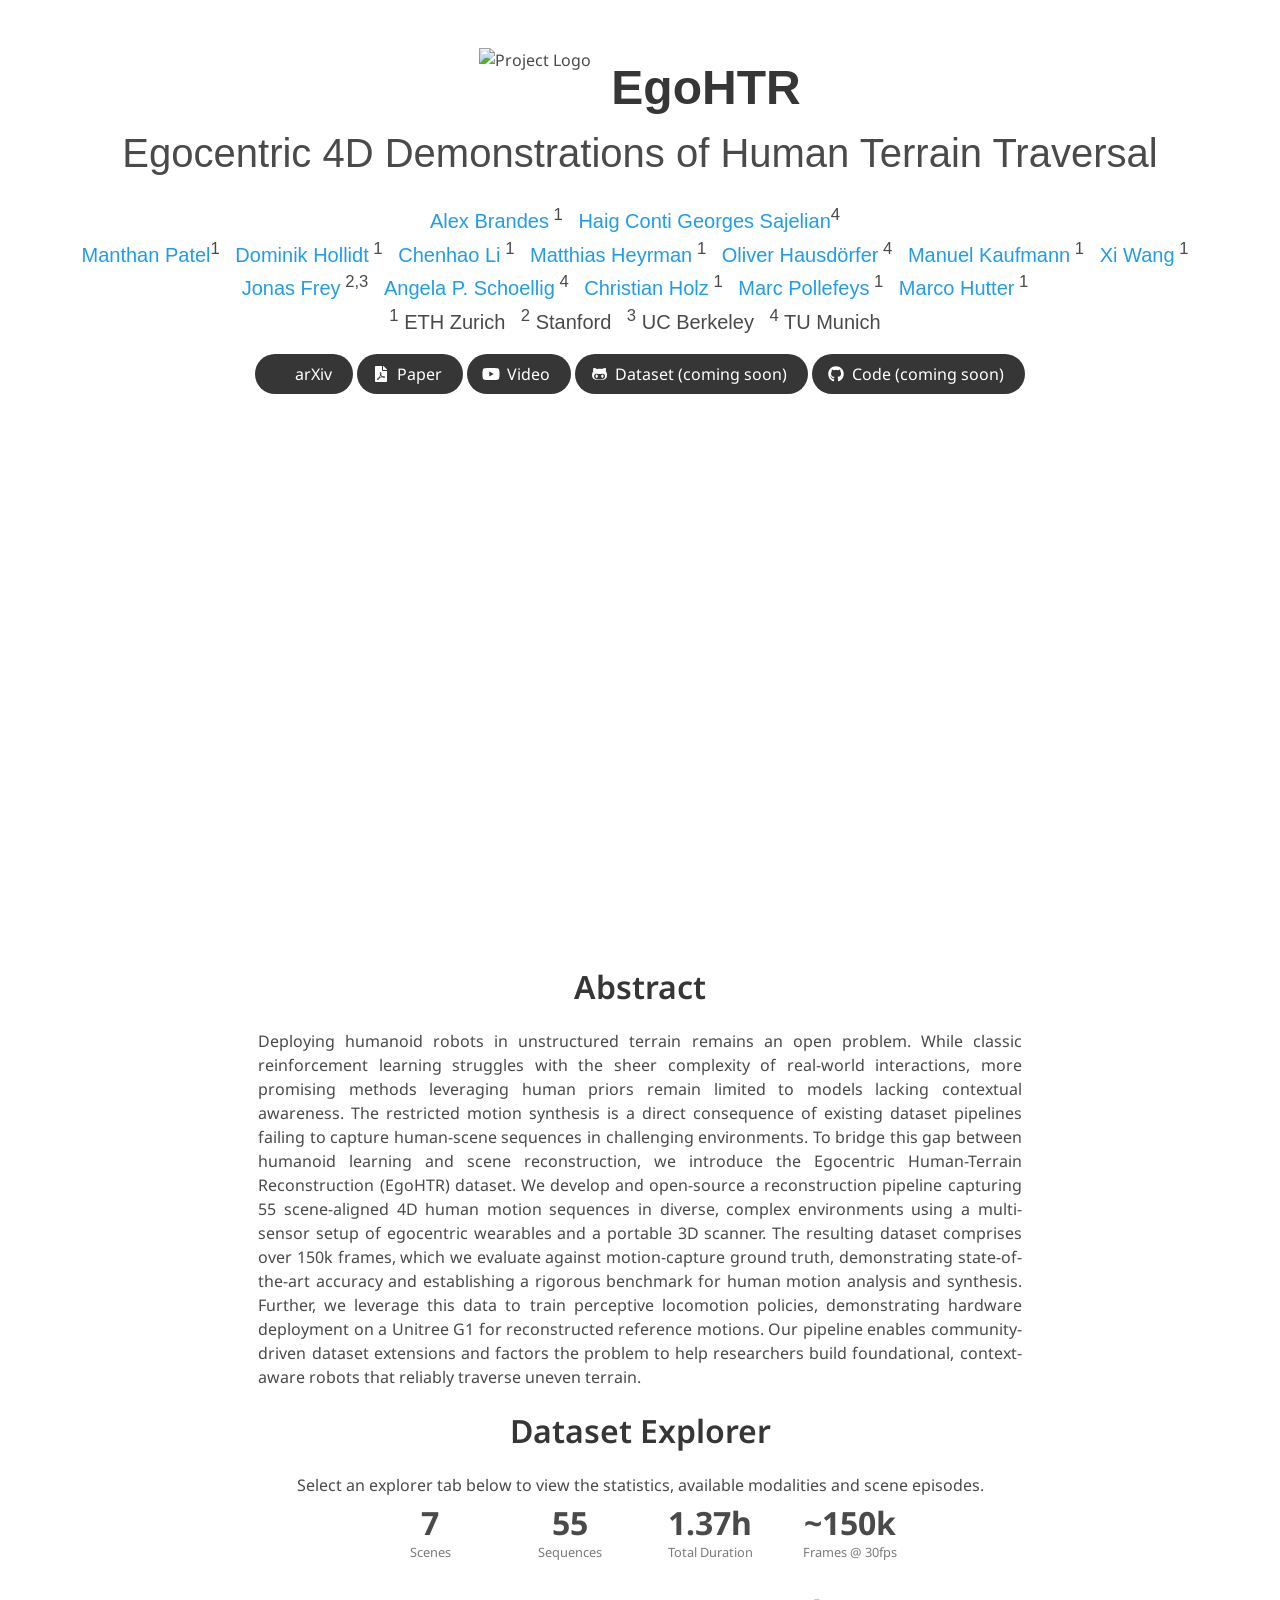
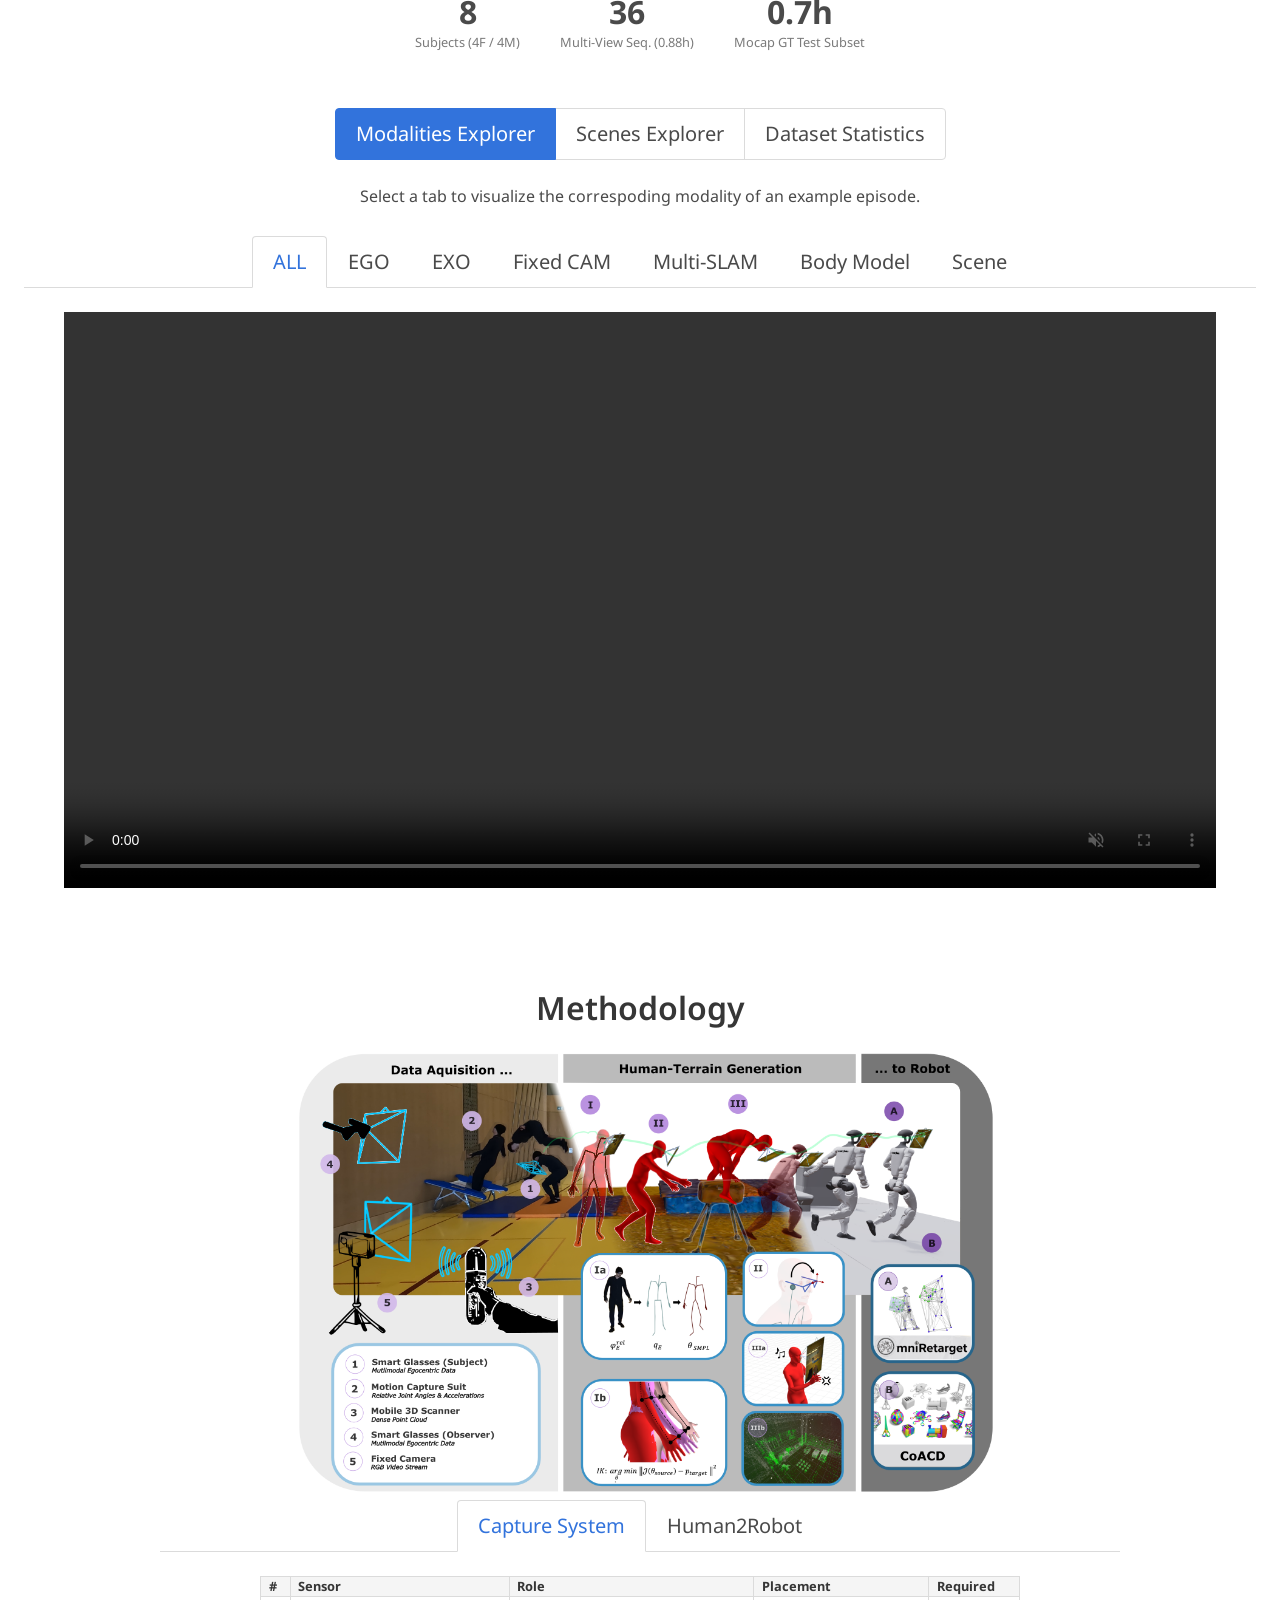
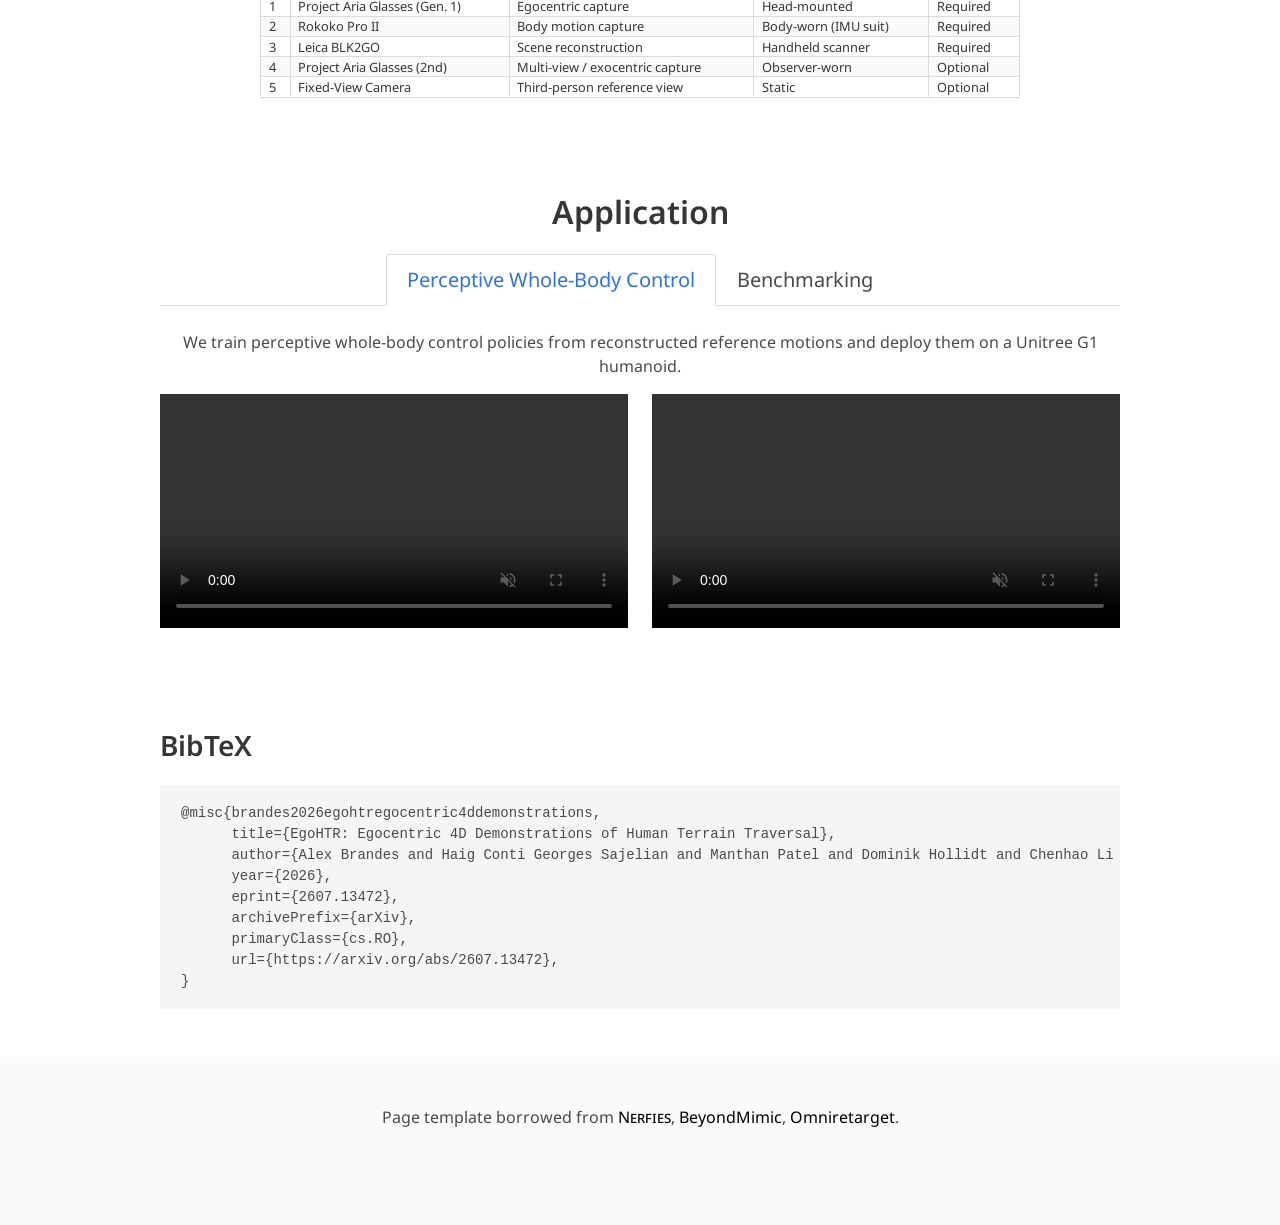
==== commit 39b044e4: "update bib" ====
--- a/index.html
+++ b/index.html
@@ -1015,11 +1015,14 @@
   <section class="section" id="BibTeX">
     <div class="container is-max-desktop content">
       <h2 class="title">BibTeX</h2>
-      <pre><code>@article{brandes2026egohtr,
-  title   = {EgoHTR: Egocentric 4D Demonstrations of Human Terrain Traversal},
-  author  = {Brandes, Alex and Sajelian, Haig Conti Georges and Patel, Manthan and Hollidt, Dominik and Li, Chenhao and Heyrman, Matthias and Hausd\"orfer, Oliver and Kaufmann, Manuel and Wang, Xi and Frey, Jonas and Schoellig, Angela P. and Holz, Christian and Pollefeys, Marc and Hutter, Marco},
-  journal = {arXiv preprint arXiv:XXXX.XXXXX},
-  year    = {2026}
+      <pre><code>@misc{brandes2026egohtregocentric4ddemonstrations,
+      title={EgoHTR: Egocentric 4D Demonstrations of Human Terrain Traversal}, 
+      author={Alex Brandes and Haig Conti Georges Sajelian and Manthan Patel and Dominik Hollidt and Chenhao Li and Matthias Heyrman and Oliver Hausdoerfer and Manuel Kaufmann and Xi Wang and Jonas Frey and Angela P. Schoellig and Christian Holz and Marc Pollefeys and Marco Hutter},
+      year={2026},
+      eprint={2607.13472},
+      archivePrefix={arXiv},
+      primaryClass={cs.RO},
+      url={https://arxiv.org/abs/2607.13472}, 
 }</code></pre>
     </div>
   </section>
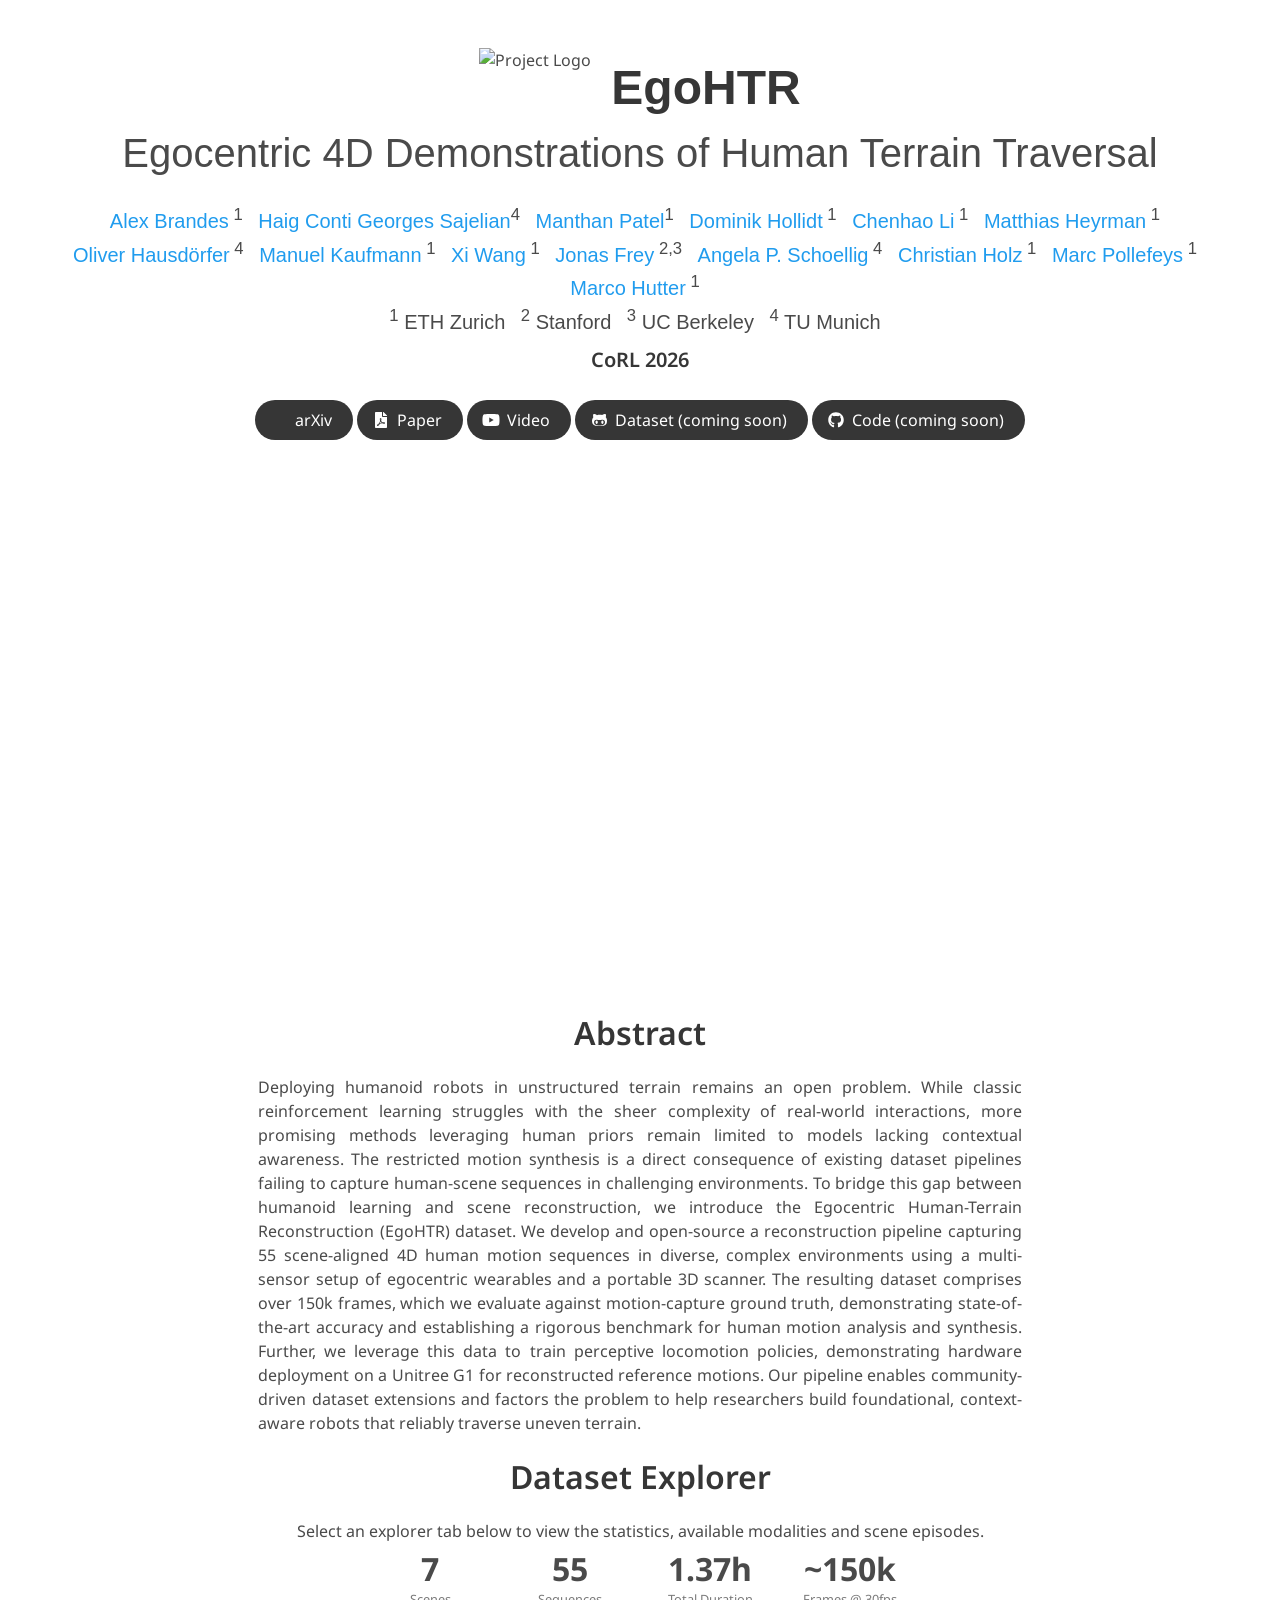
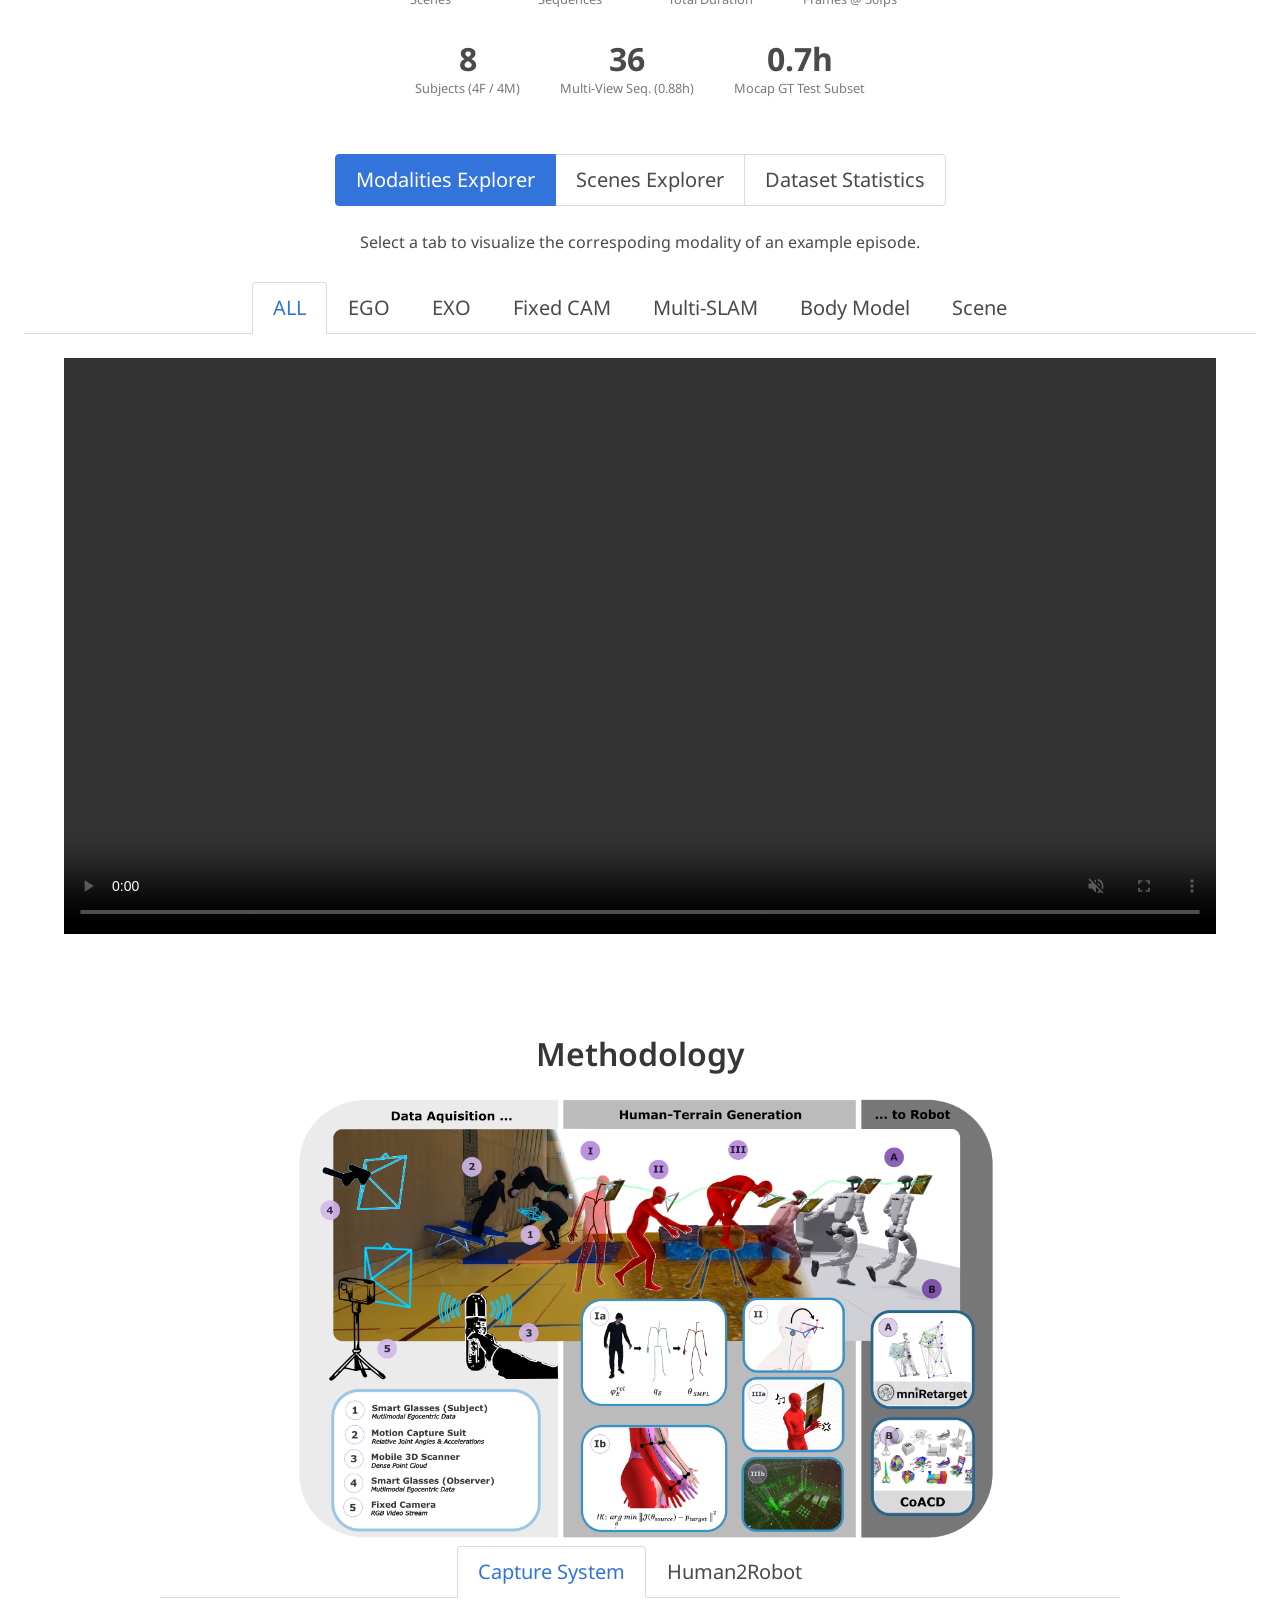
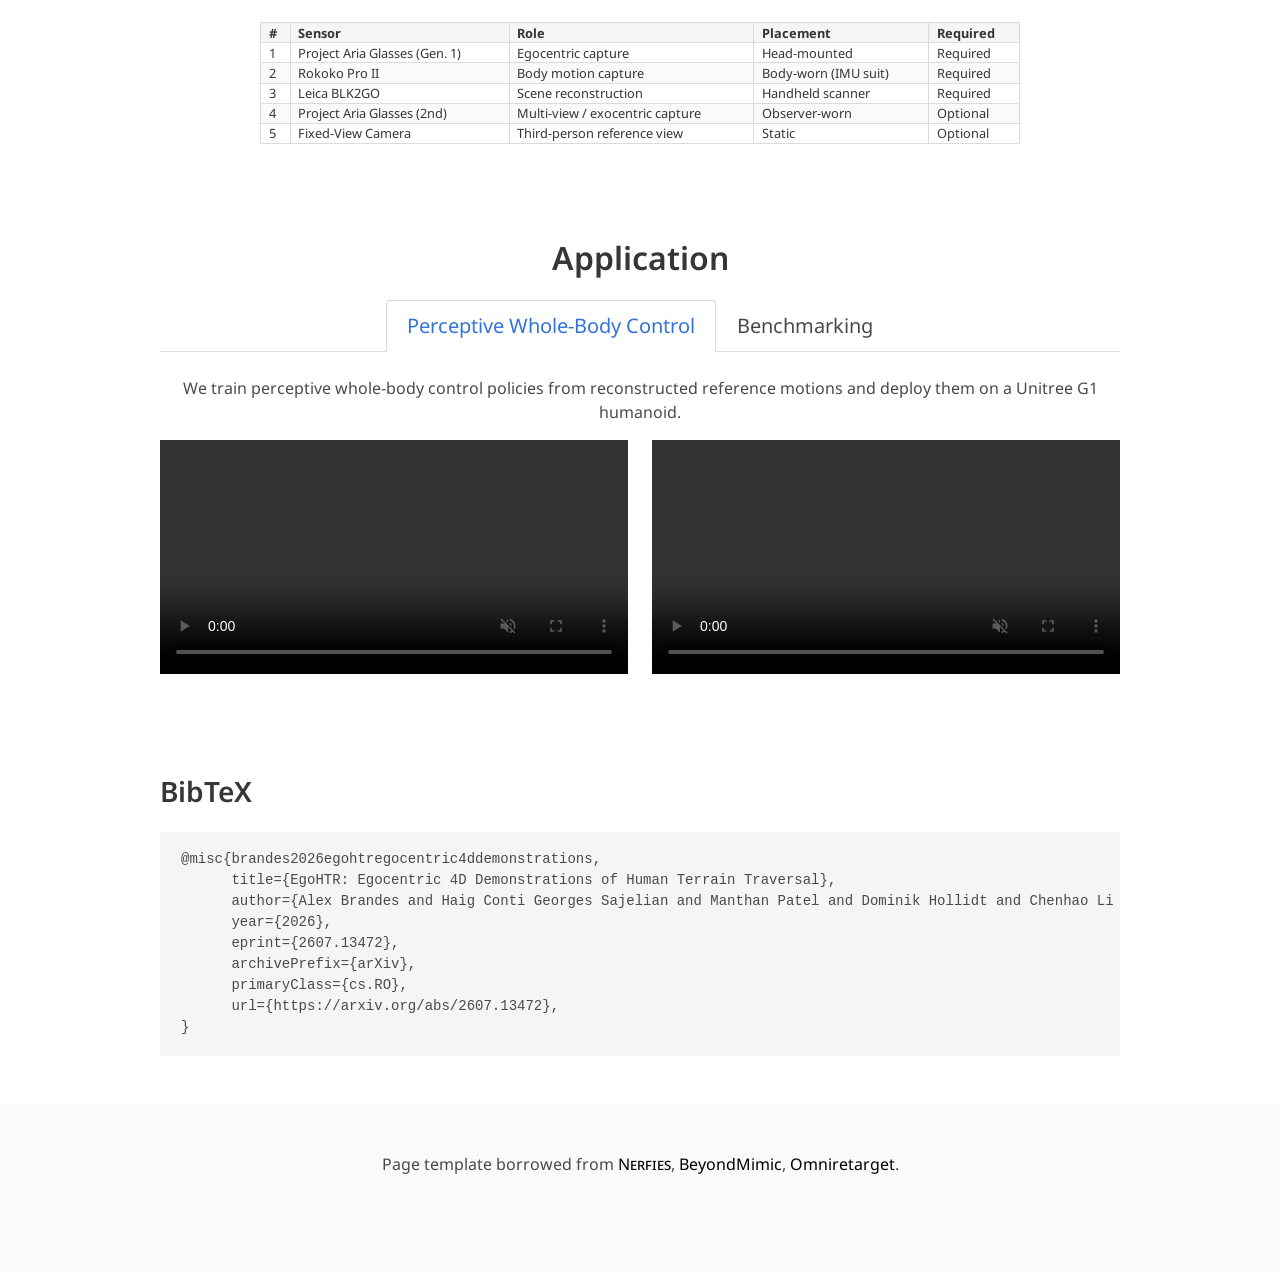
==== commit 49c1eae9: "update" ====
--- a/index.html
+++ b/index.html
@@ -254,14 +254,11 @@
             <h2 class="subtitle is-2 publication-title">Egocentric 4D Demonstrations of Human Terrain Traversal</h2>
             <div class="is-size-5 publication-authors">
               <span class="author-block">
-                <a target="_blank">Alex Brandes<sup></sup></a><sup> 1</sup>
-              </span>
-              <span class="author-block">
-                <a target="_blank">Haig Conti Georges Sajelian</a><sup>4</sup>
-              </span>
-            </div>
-
-            <div class="is-size-5 publication-authors">
+                <a target="_blank" href="https://scholar.google.com/citations?user=ZDzpZ_gAAAAJ&hl=en">Alex Brandes<sup></sup></a><sup> 1</sup>
+              </span>
+              <span class="author-block">
+                <a target="_blank" href="https://sajelian.github.io">Haig Conti Georges Sajelian<sup></sup></a><sup>4</sup>
+              </span>
               <span class="author-block">
                 <a target="_blank" href="https://scholar.google.com/citations?user=7ElOFaUAAAAJ&hl=en">Manthan
                   Patel</a><sup>1</sup>
@@ -316,6 +313,10 @@
               <span class="author-block"><sup>2</sup> Stanford</span>
               <span class="author-block"><sup>3</sup> UC Berkeley</span>
               <span class="author-block"><sup>4</sup> TU Munich</span>
+            </div>
+
+            <div class="column has-text-centered">
+              <h2 class="title is-5">CoRL 2026</h2>
             </div>
 
             <!-- <div class="is-size-6" style="margin-top: 0.5rem; font-style: italic;">
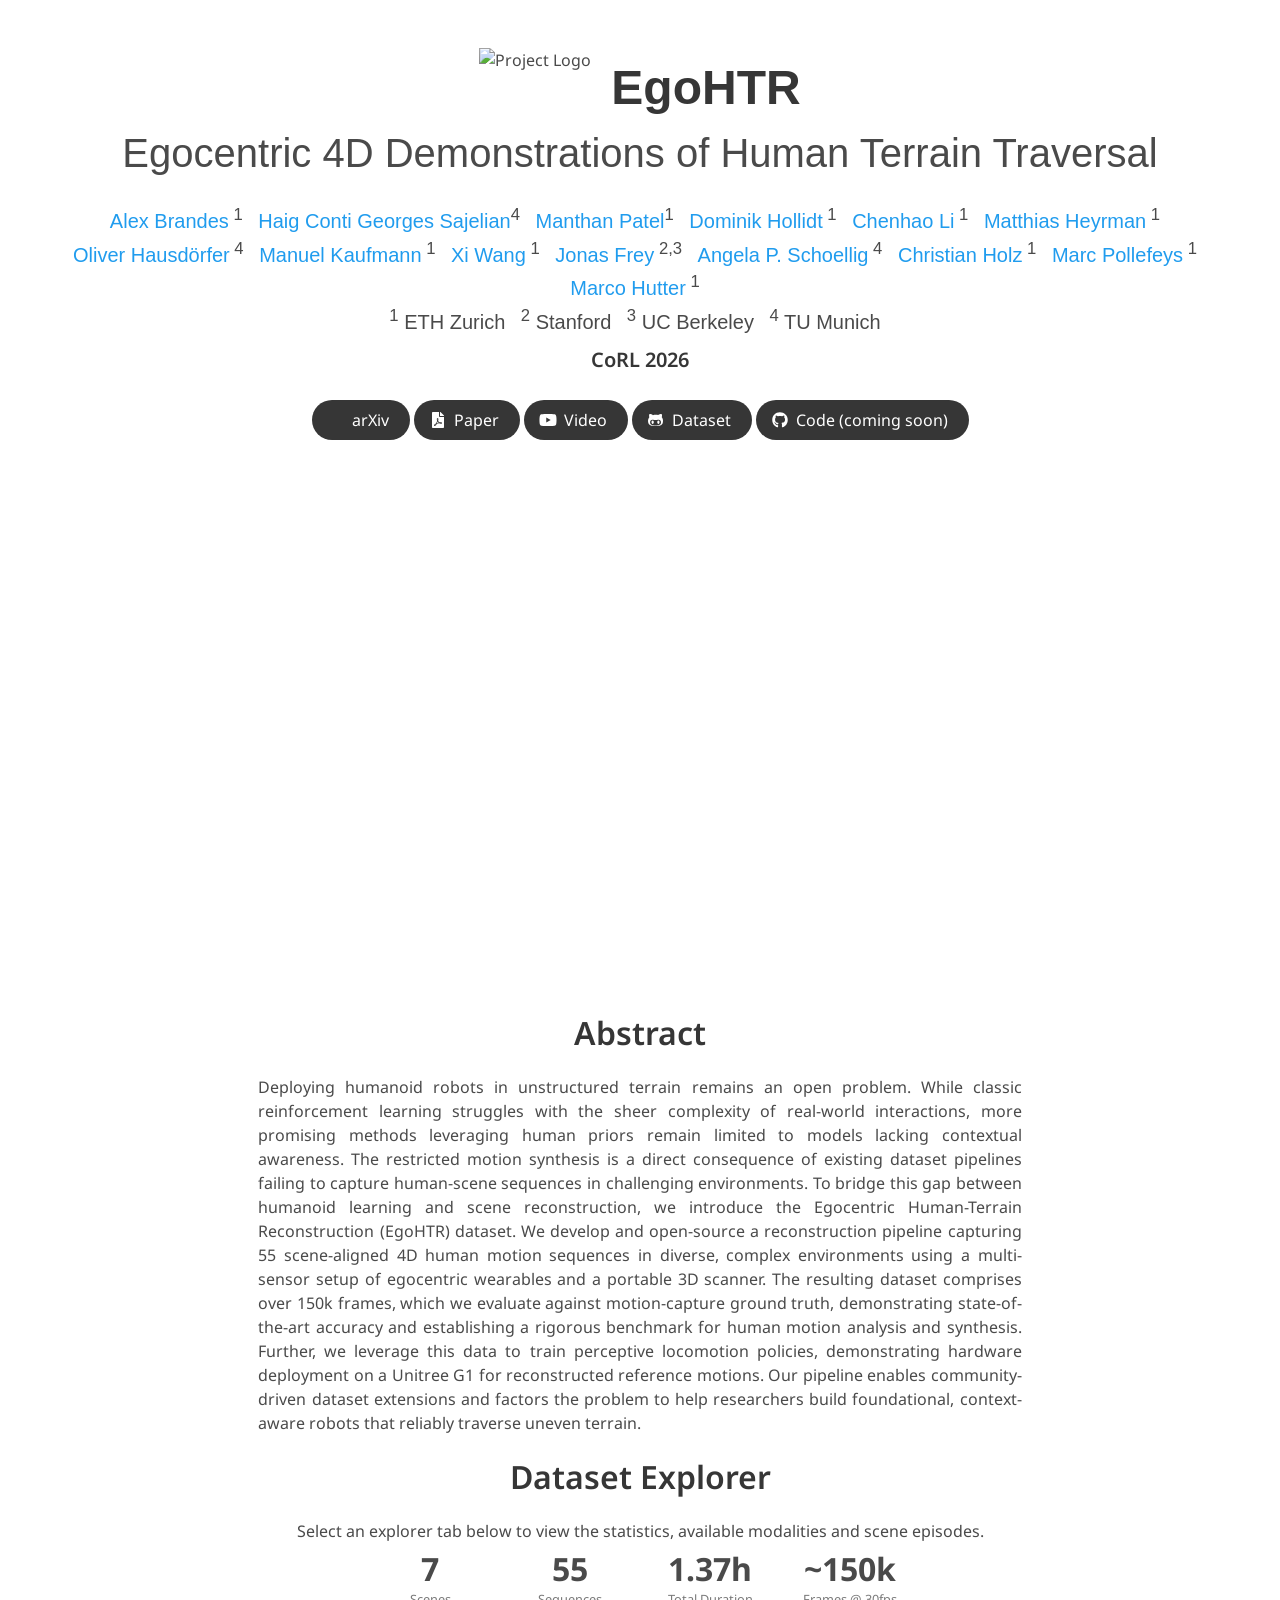
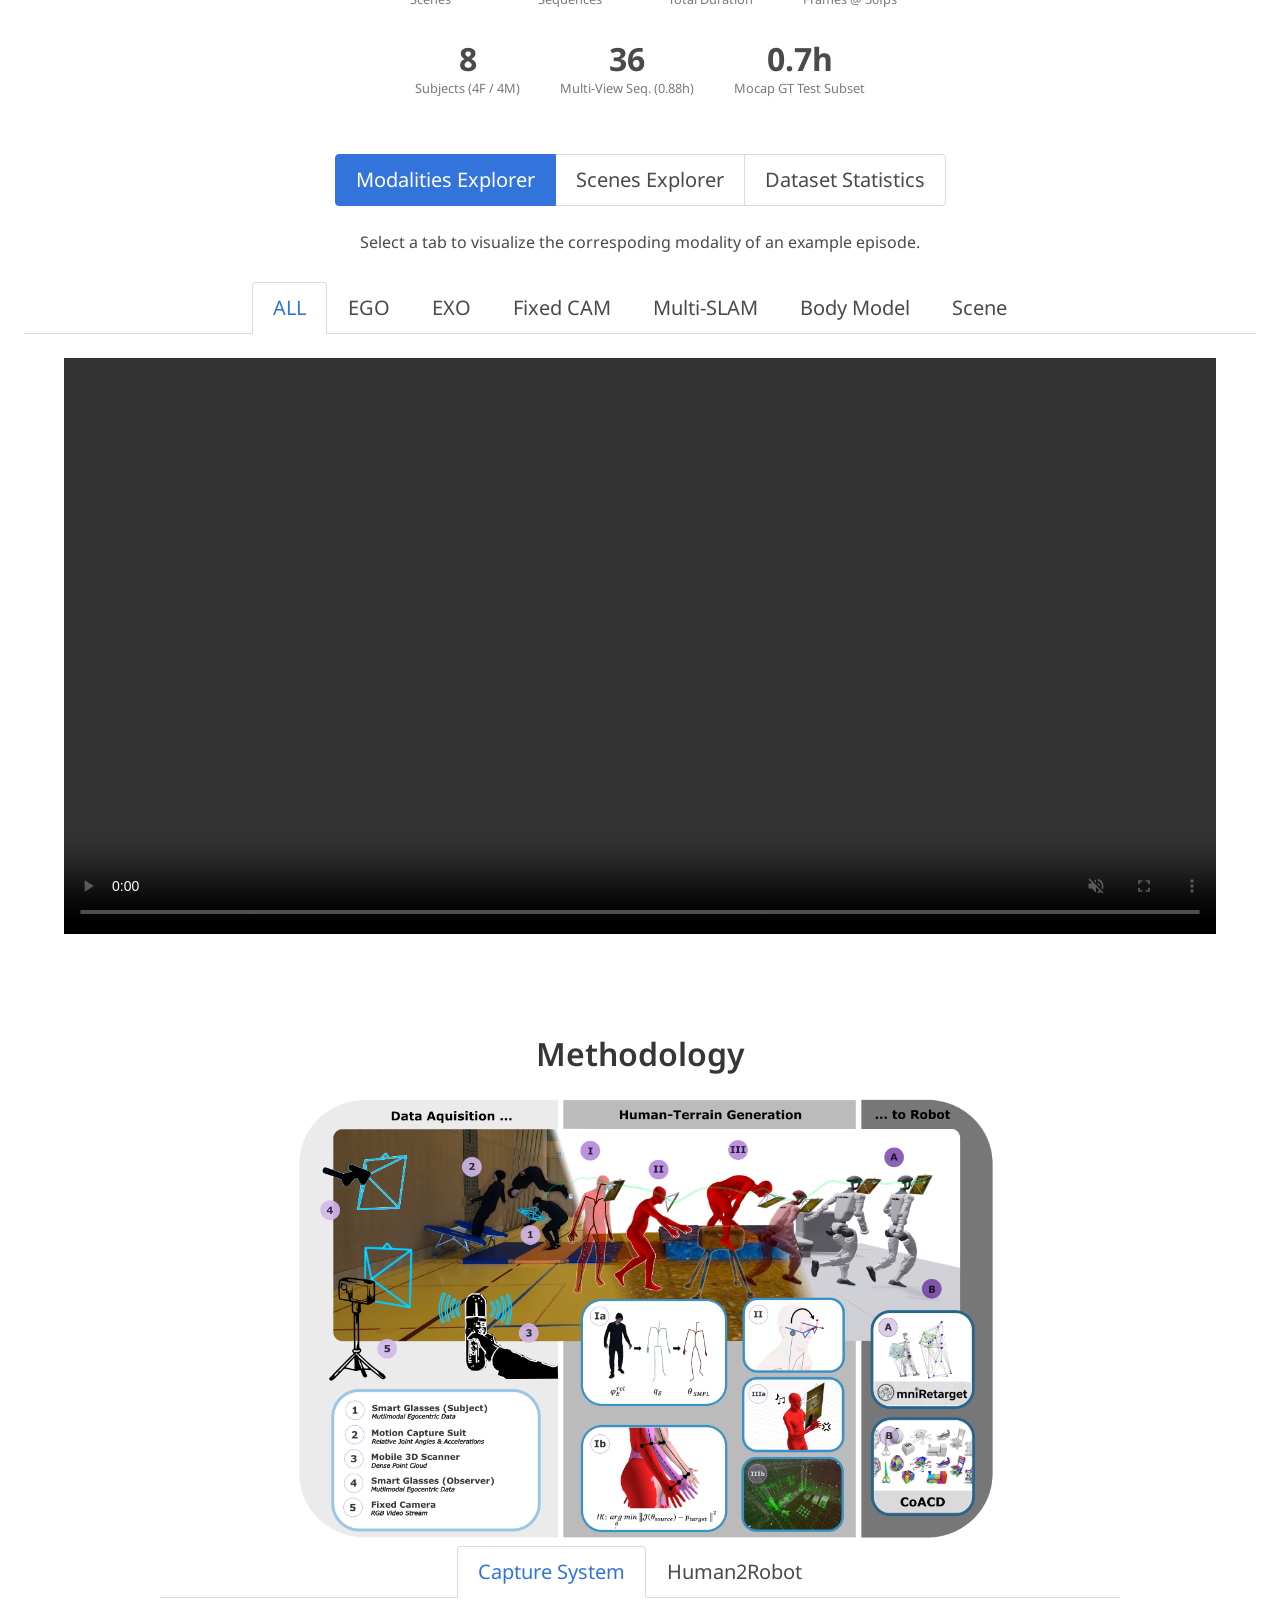
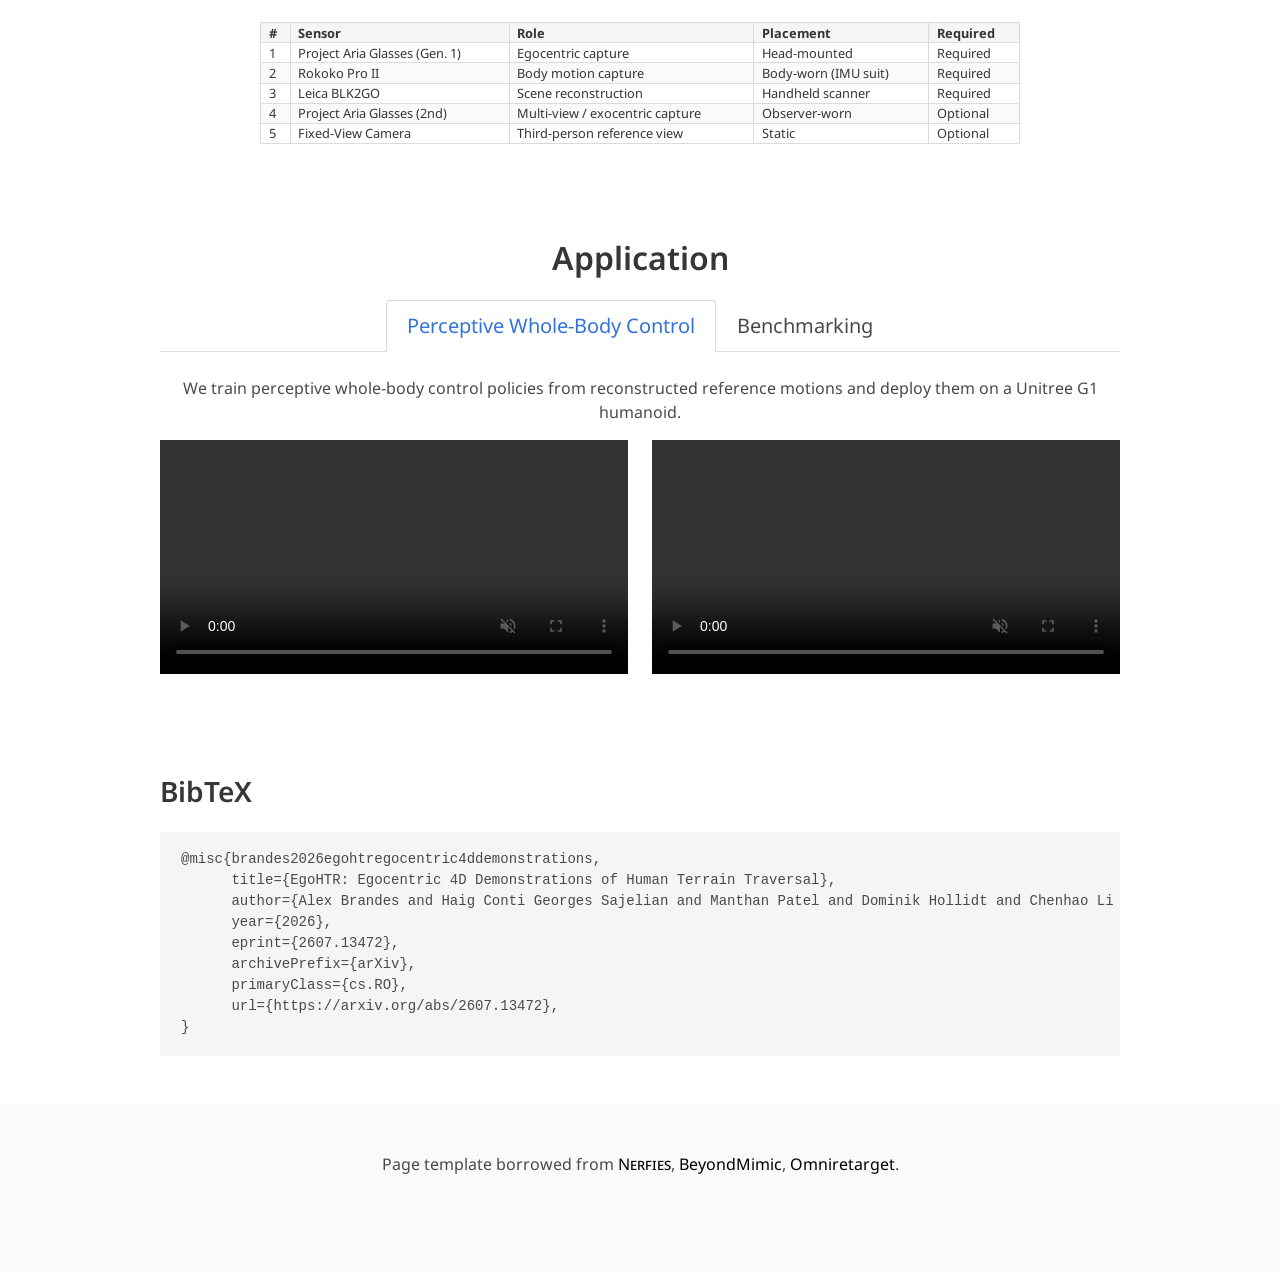
==== commit 6e1cf569: "update video and dataset link" ====
--- a/index.html
+++ b/index.html
@@ -346,7 +346,7 @@
 
                 <!-- Video Link. -->
                 <span class="link-block">
-                  <a target="_blank" href="https://www.youtube.com/watch?v=WhnJHEhy6Qc&t=23s" class="external-link button is-normal is-rounded is-dark">
+                  <a target="_blank" href="https://www.youtube.com/watch?v=9K8voGp2Xw0" class="external-link button is-normal is-rounded is-dark">
                     <span class="icon">
                       <i class="fab fa-youtube"></i>
                     </span>
@@ -356,11 +356,11 @@
 
                 <!-- Dataset Link. -->
                 <span class="link-block">
-                  <a target="_blank" href="" class="external-link button is-normal is-rounded is-dark">
+                  <a target="_blank" href="https://huggingface.co/datasets/leggedrobotics/egohtr" class="external-link button is-normal is-rounded is-dark">
                     <span class="icon">
                       <i class="fab fa-github-alt"></i>
                     </span>
-                    <span>Dataset (coming soon)</span>
+                    <span>Dataset</span>
                   </a>
                 </span>
 
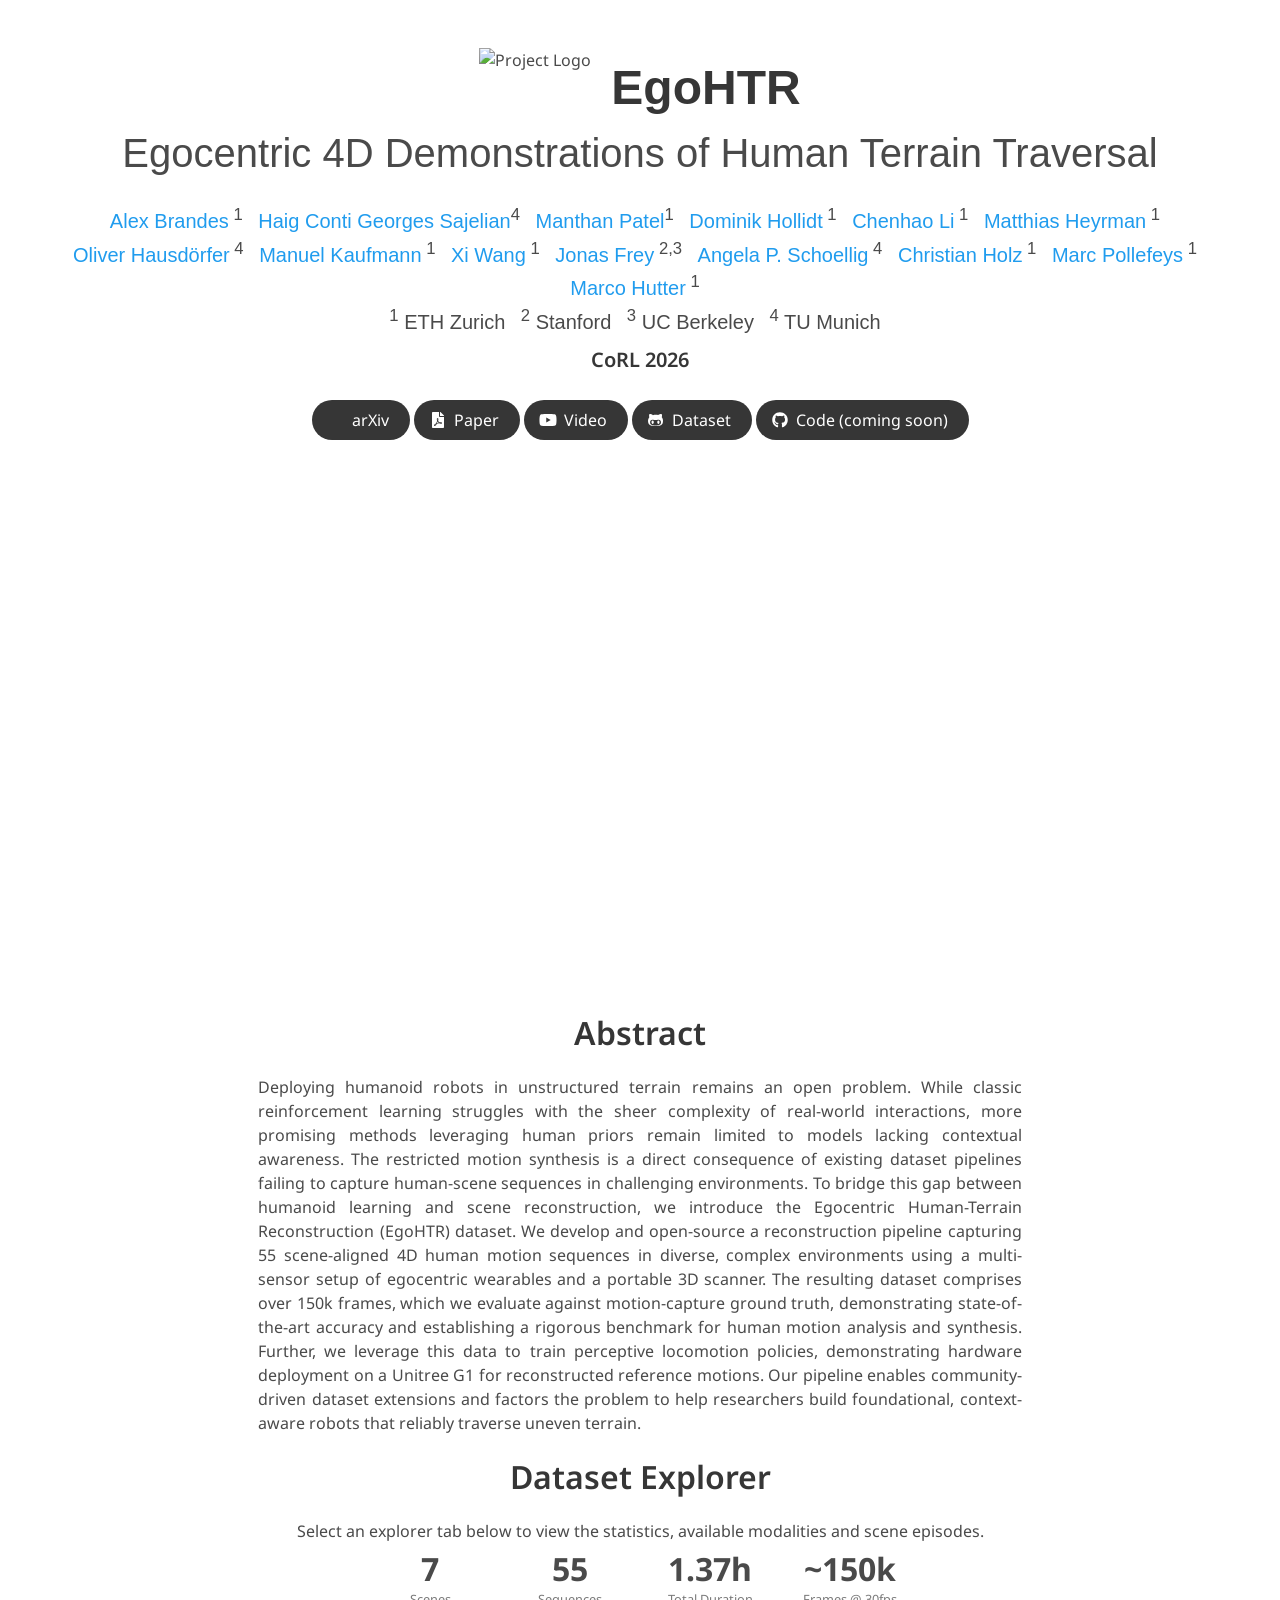
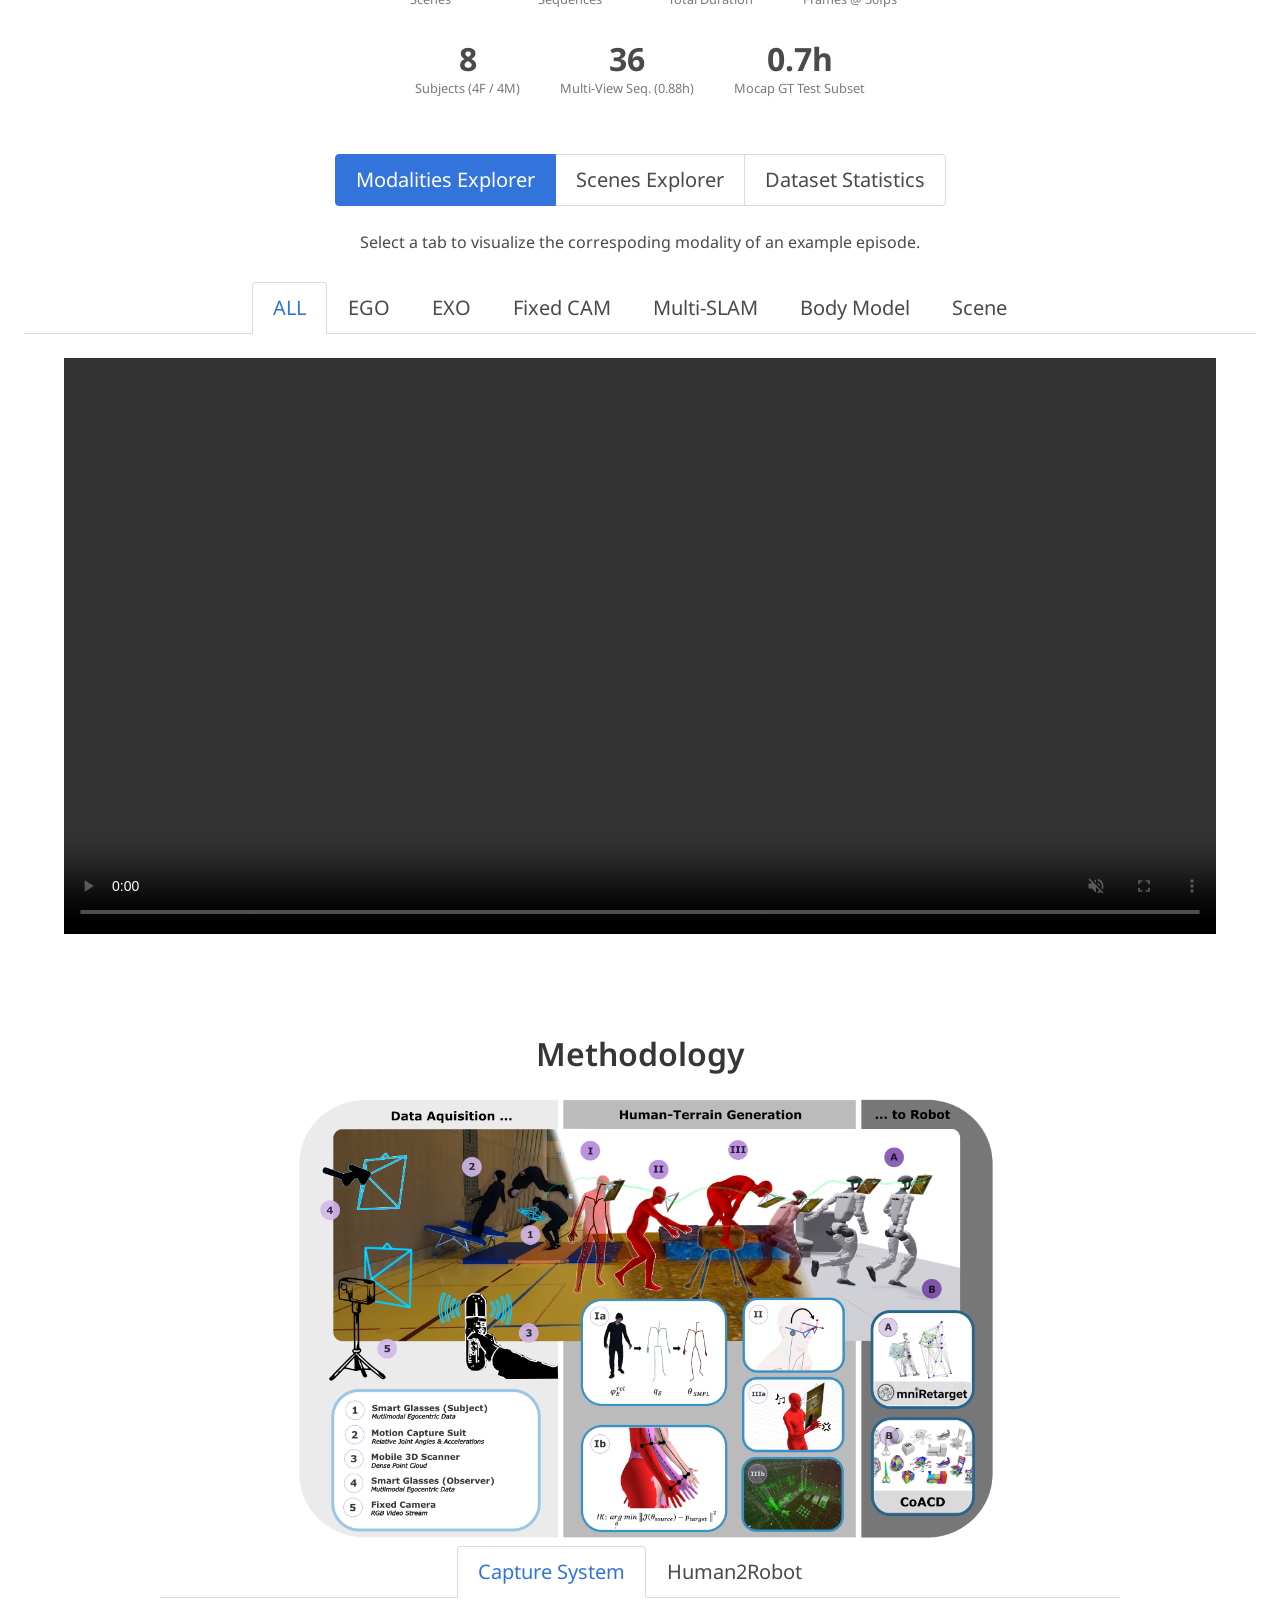
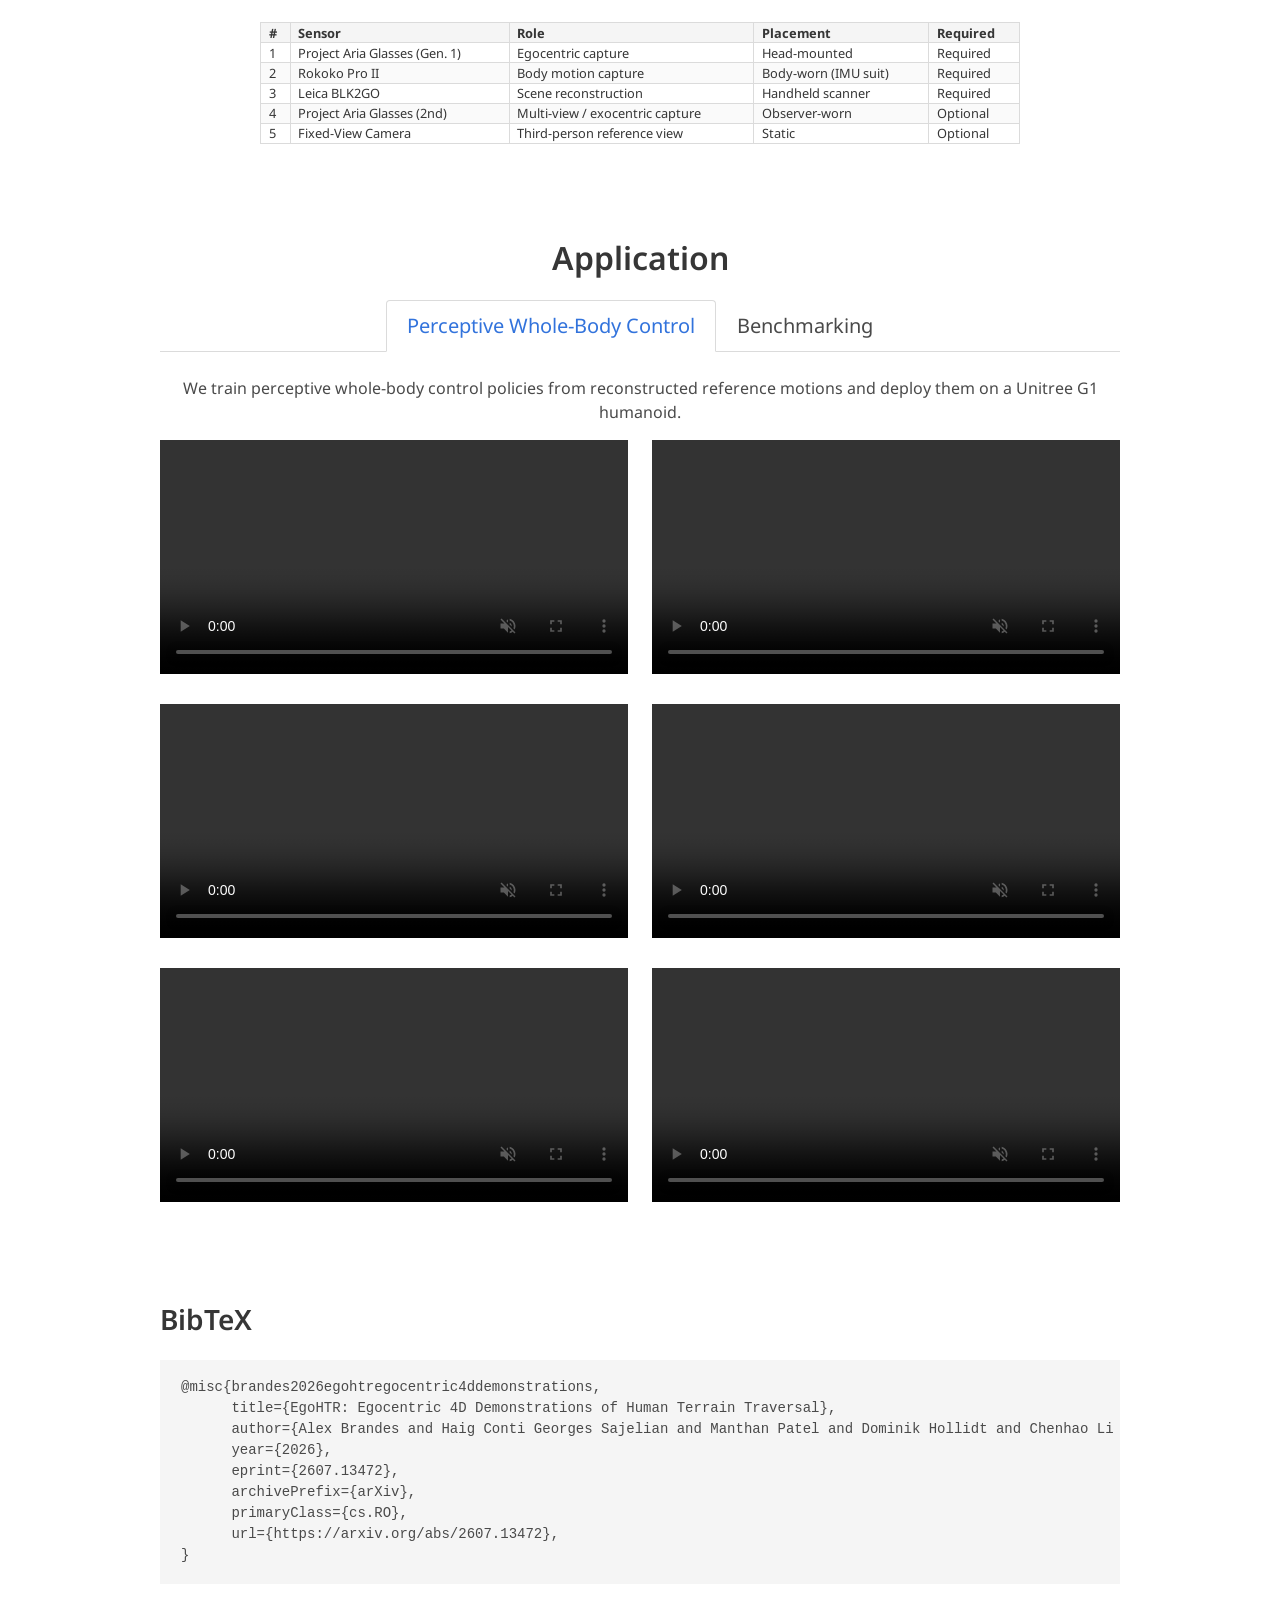
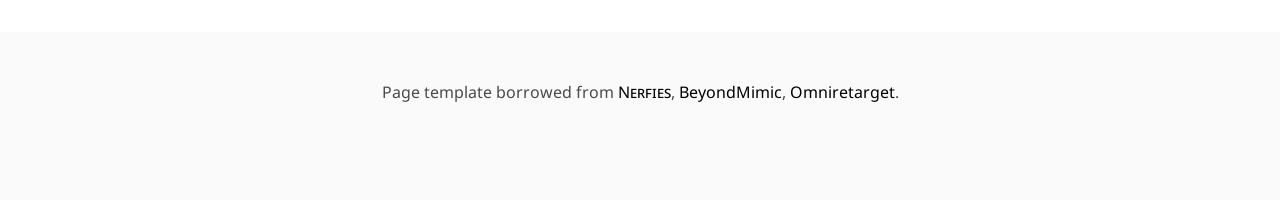
==== commit 74fba30d: "add deployment" ====
--- a/index.html
+++ b/index.html
@@ -231,6 +231,13 @@
       }, { threshold: 0.5 });
 
       document.querySelectorAll('video').forEach(video => videoObserver.observe(video));
+
+      // --- Prevent unmuting videos that are meant to stay muted (native controls still allow play/pause/seek) ---
+      document.querySelectorAll('video[muted]').forEach(video => {
+        video.addEventListener('volumechange', () => {
+          if (!video.muted) video.muted = true;
+        });
+      });
     });
   </script>
 </head>
@@ -952,6 +959,30 @@
             </video>
           </div>
         </div>
+        <div class="columns">
+          <div class="column">
+            <video controls muted playsinline width="100%">
+              <source src="./assets/application/exomc-parkour_xhall_02-2.mp4" type="video/mp4">
+            </video>
+          </div>
+          <div class="column">
+            <video controls muted playsinline width="100%">
+              <source src="./assets/application/parkour_deploy.mp4" type="video/mp4">
+            </video>
+          </div>
+        </div>
+        <div class="columns">
+          <div class="column">
+            <video controls muted playsinline width="100%">
+              <source src="./assets/application/narrow_path_human_trimmed.MP4" type="video/mp4">
+            </video>
+          </div>
+          <div class="column">
+            <video controls muted playsinline width="100%">
+              <source src="./assets/application/narrow_path_02.MP4" type="video/mp4">
+            </video>
+          </div>
+        </div>
       </div>
 
       <div id="app-bench" class="tab-content application-content has-text-centered">
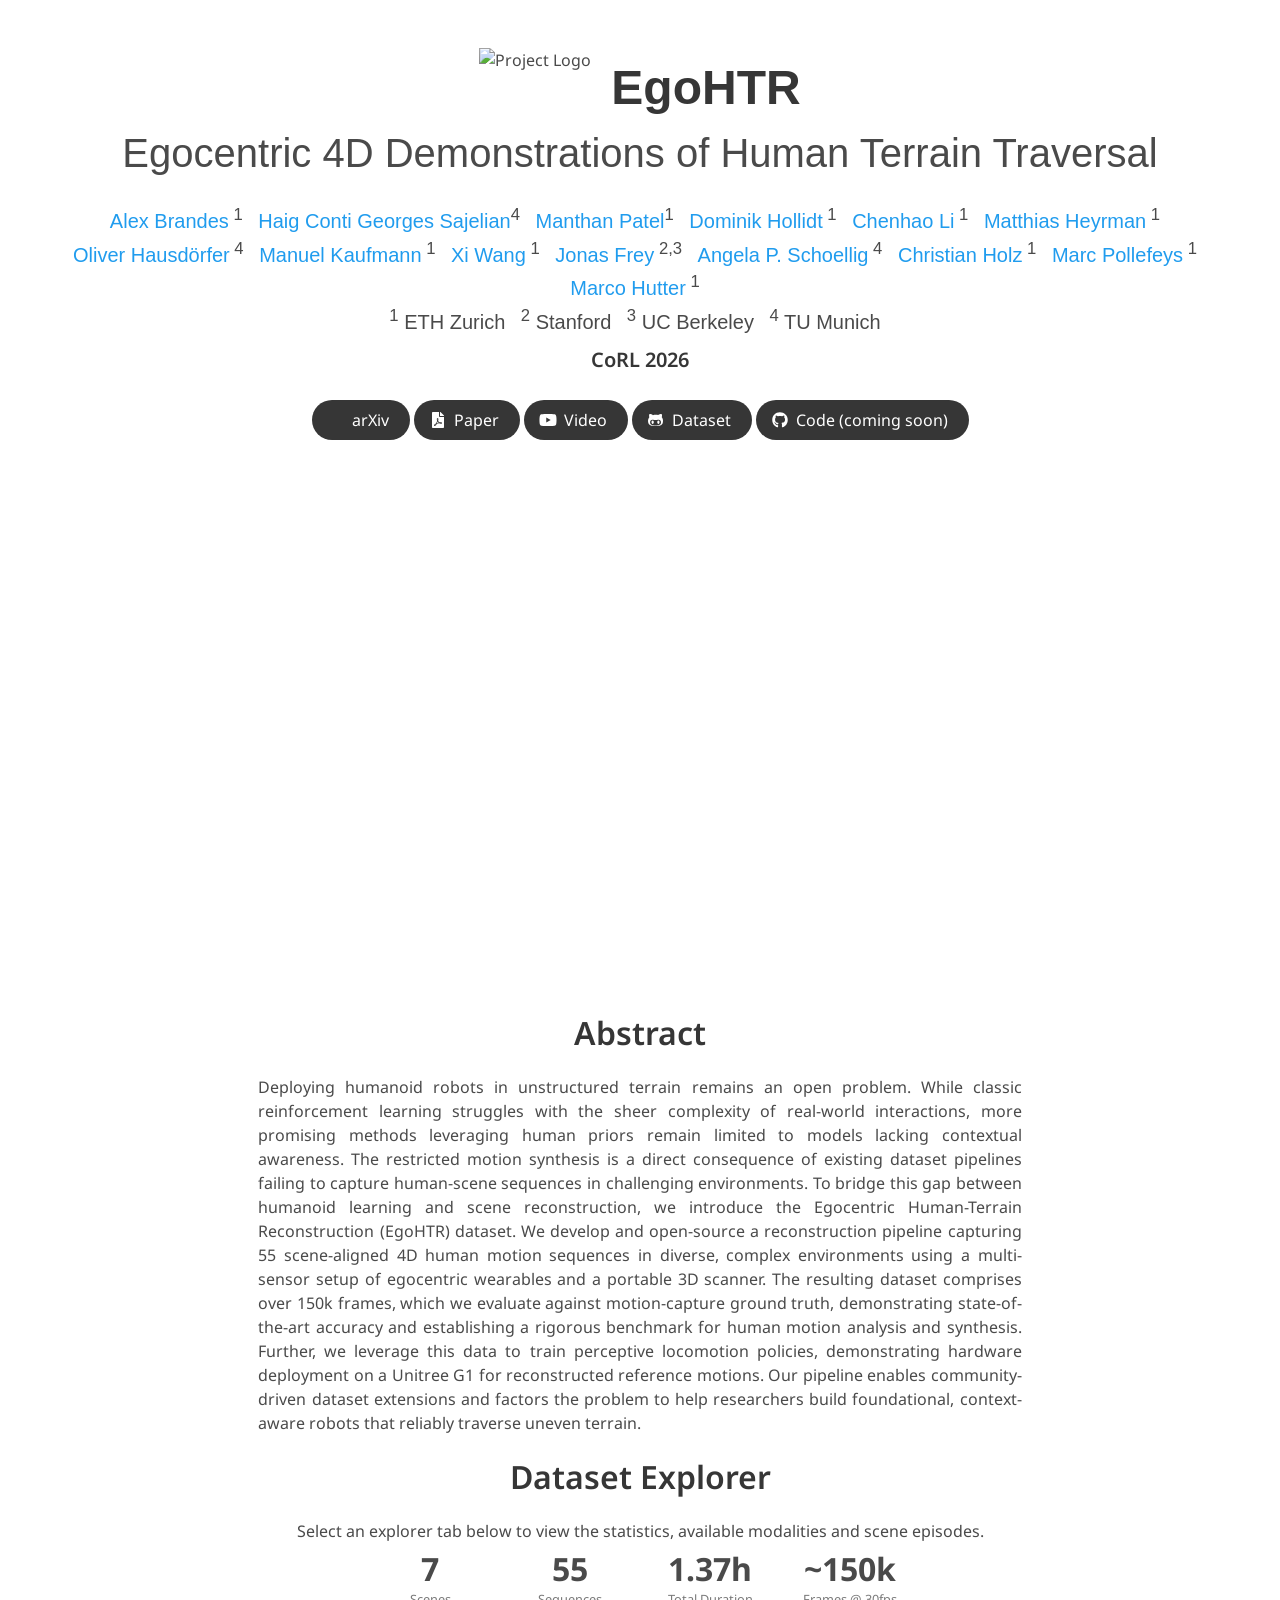
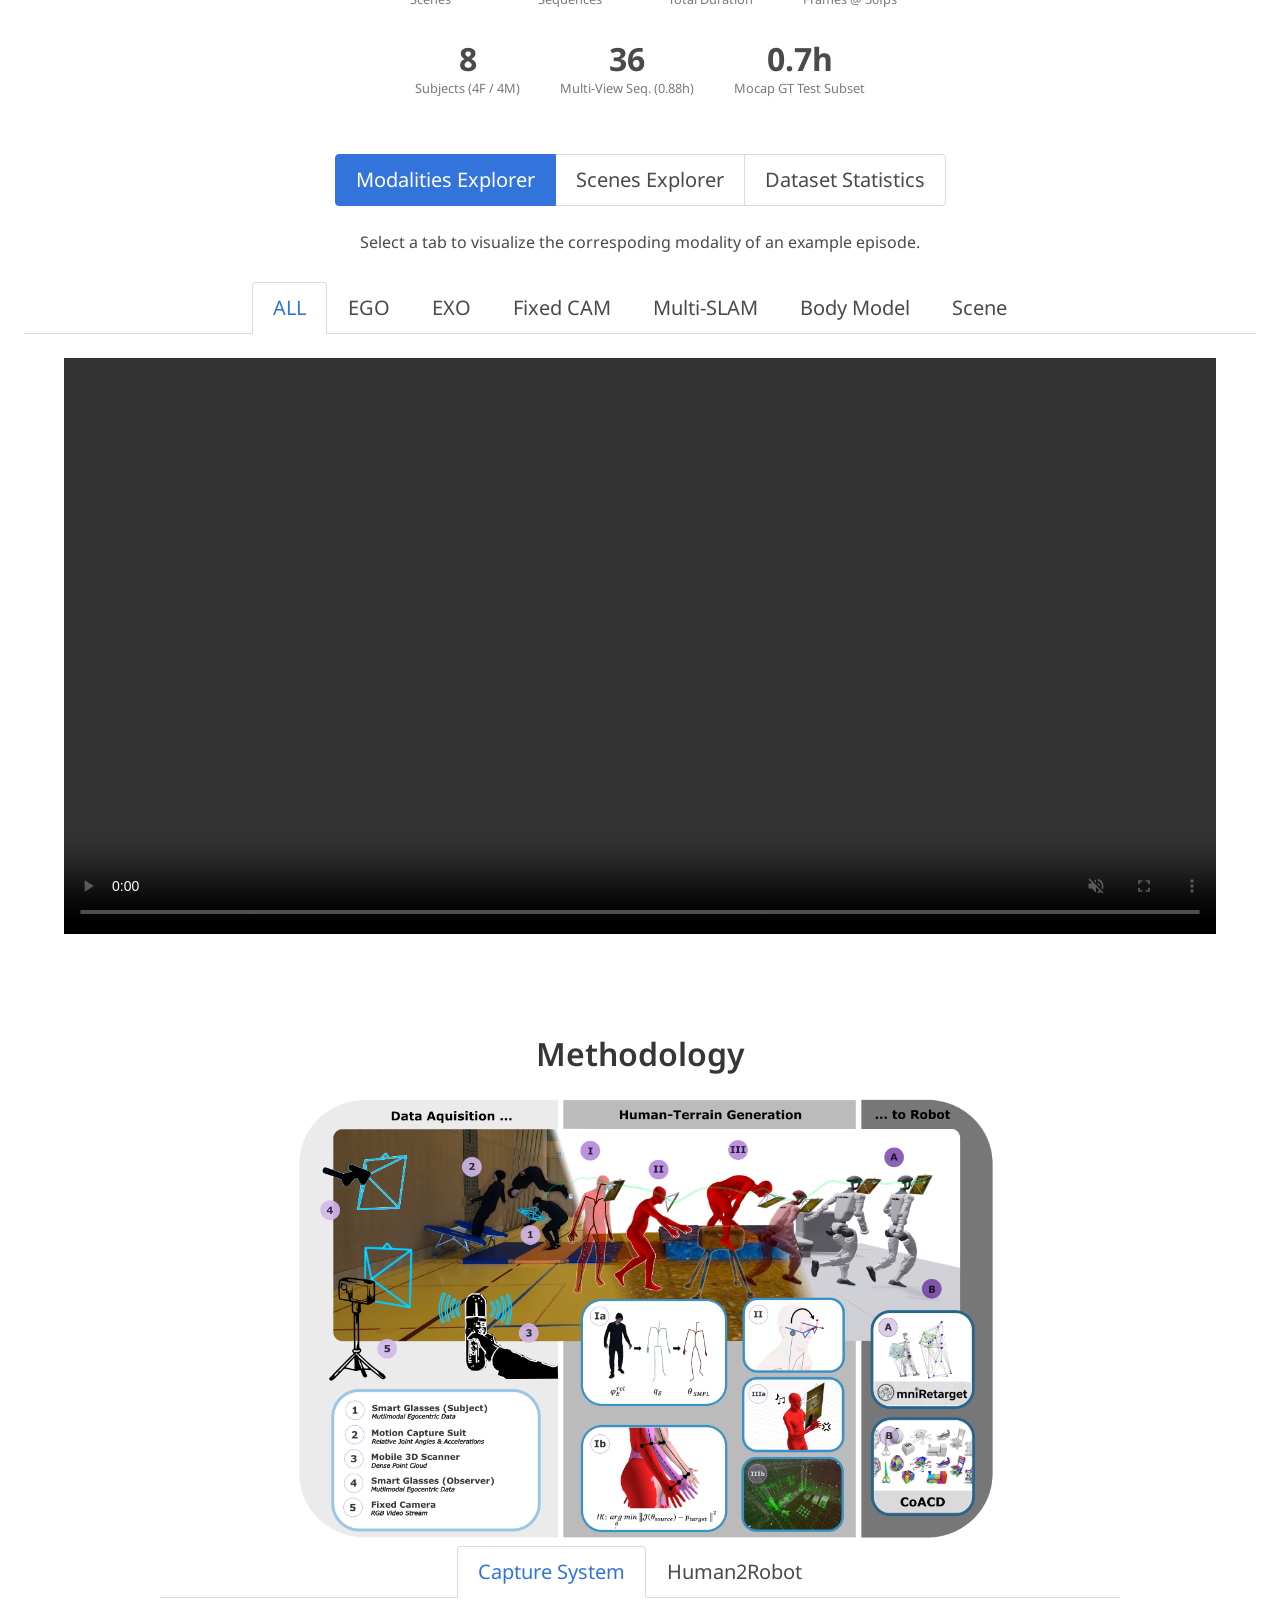
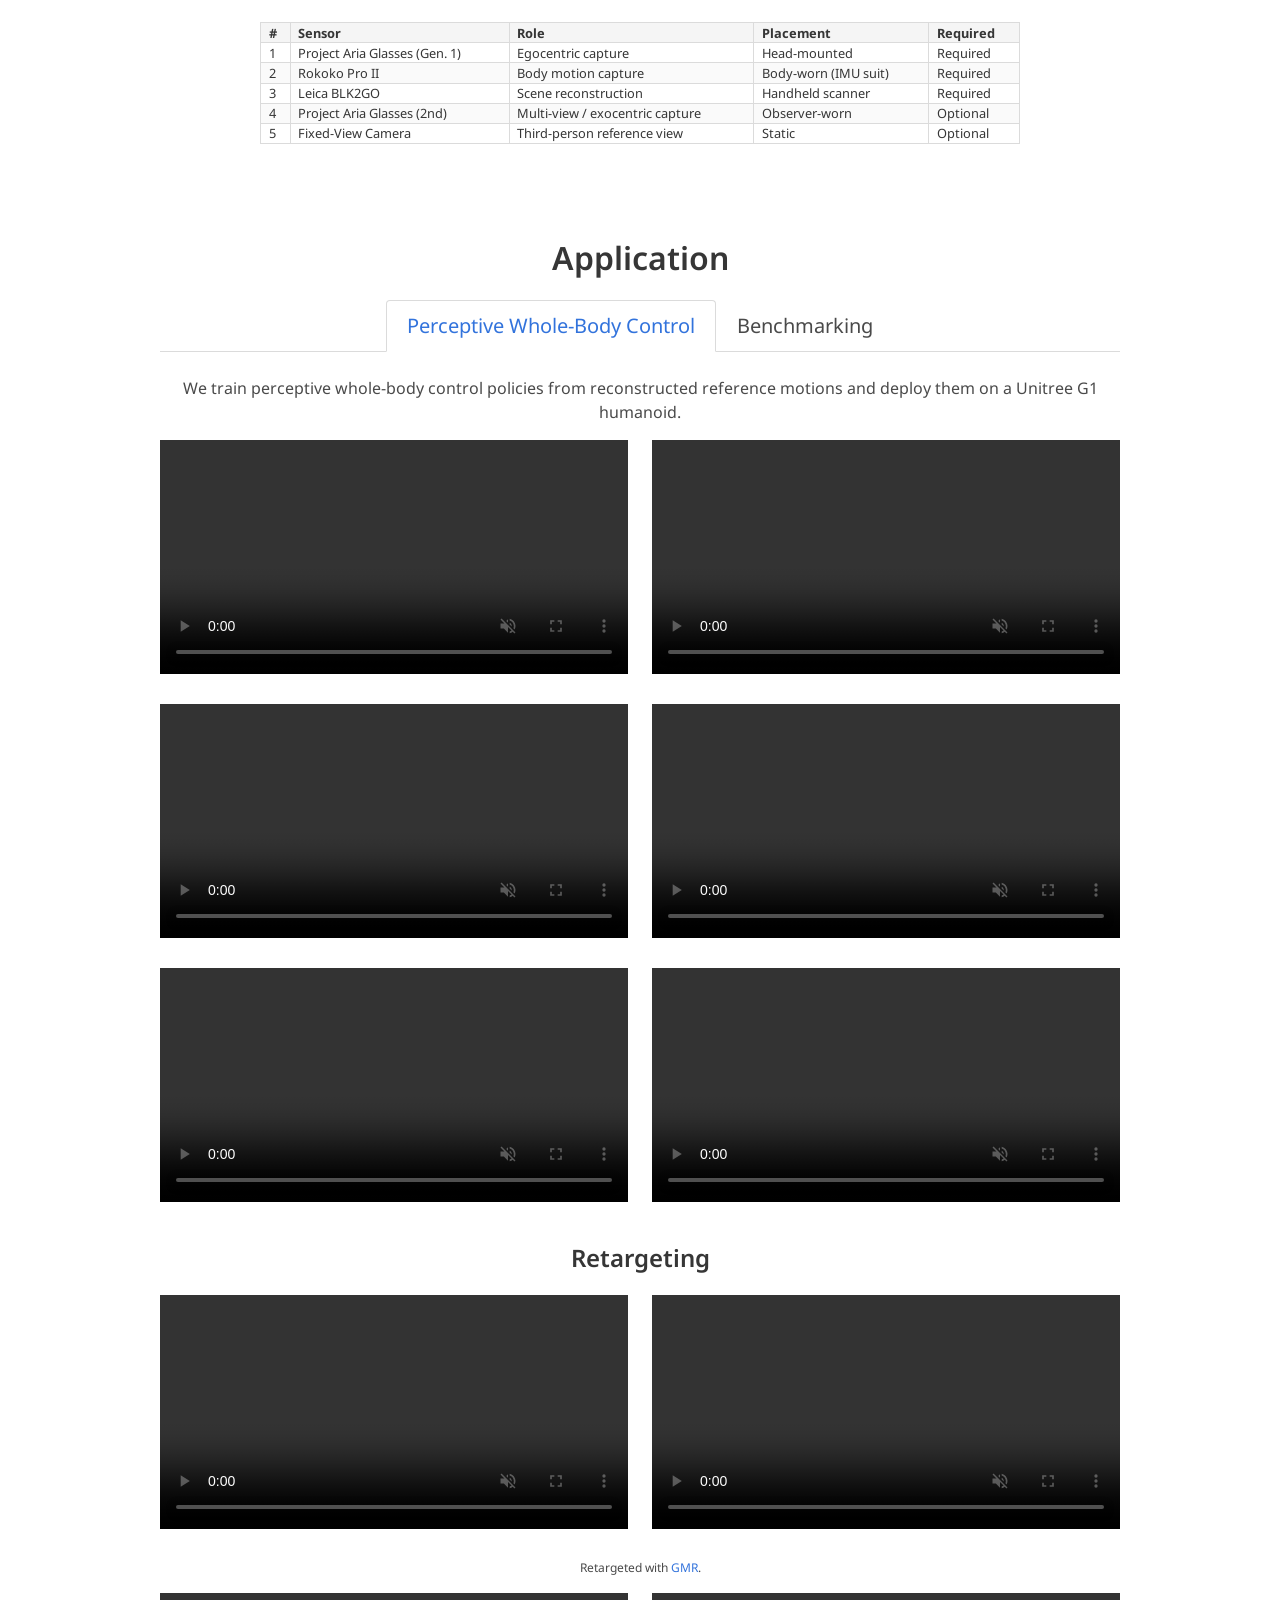
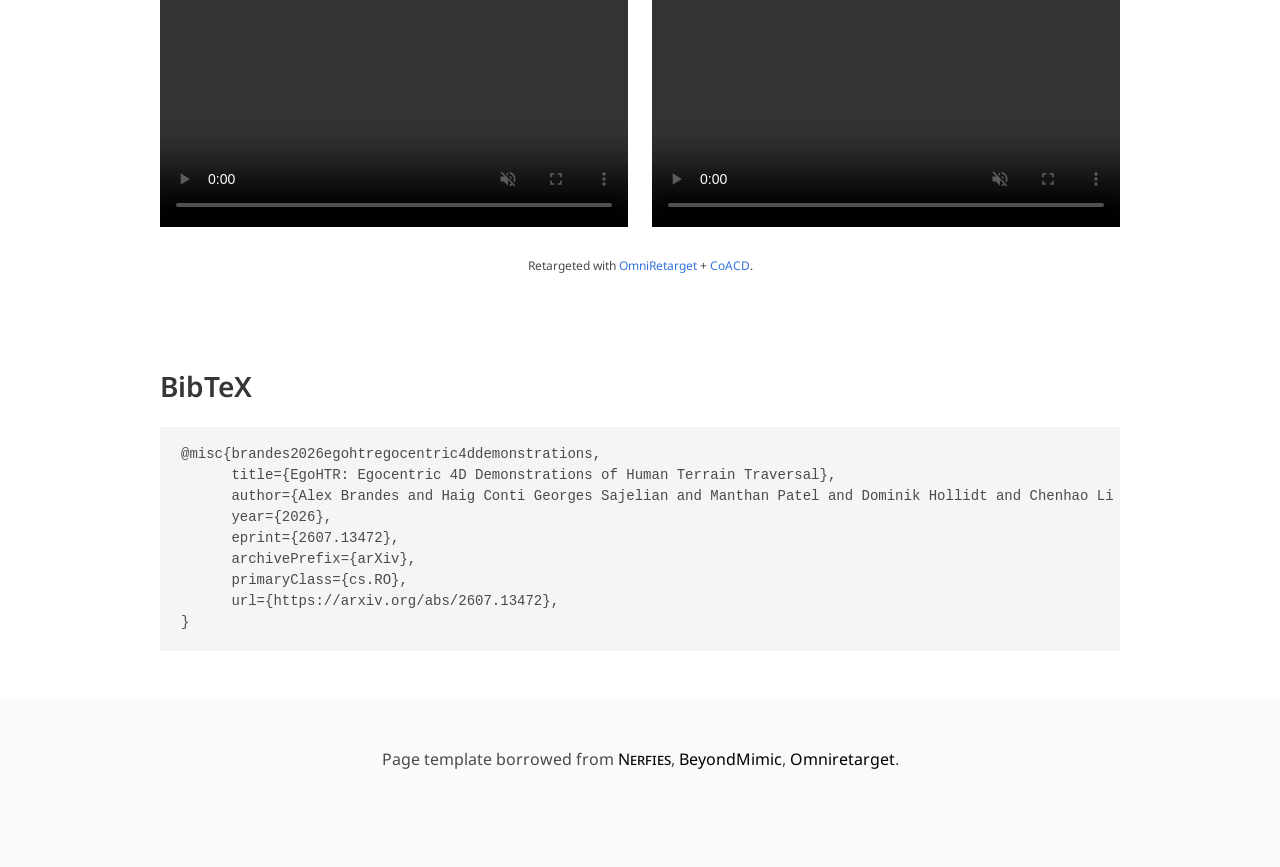
==== commit 5fbbbda5: "Add retargeting clips and loop application videos Add a Retargeting subsection under Perceptive Whol" ====
--- a/index.html
+++ b/index.html
@@ -554,7 +554,7 @@
             <div class="column has-text-centered">
               <!-- Caption for Video 1 -->
               <p class="mb-2 has-text-weight-bold">X1</p>
-              <video controls muted playsinline width="100%">
+              <video controls muted playsinline preload="metadata" width="100%">
                 <source src="./assets/explorer_scene/lab_hall_00.mp4" type="video/mp4">
               </video>
             </div>
@@ -563,7 +563,7 @@
             <div class="column has-text-centered">
               <!-- Caption for Video 2 -->
               <p class="mb-2 has-text-weight-bold">X2</p>
-              <video controls muted playsinline width="100%">
+              <video controls muted playsinline preload="metadata" width="100%">
                 <source src="./assets/explorer_scene/lab_hall_01.mp4" type="video/mp4">
               </video>
             </div>
@@ -572,7 +572,7 @@
             <div class="column has-text-centered">
               <!-- Caption for Video 3 -->
               <p class="mb-2 has-text-weight-bold">X3</p>
-              <video controls muted playsinline width="100%">
+              <video controls muted playsinline preload="metadata" width="100%">
                 <source src="./assets/explorer_scene/lab_hall_02.mp4" type="video/mp4">
               </video>
             </div>
@@ -631,7 +631,7 @@
             <div class="column has-text-centered">
               <!-- Caption for Video 1 -->
               <p class="mb-2 has-text-weight-bold">G1</p>
-              <video controls muted playsinline width="100%">
+              <video controls muted playsinline preload="metadata" width="100%">
                 <source src="./assets/explorer_scene/gym_hall_00.mp4" type="video/mp4">
               </video>
             </div>
@@ -640,7 +640,7 @@
             <div class="column has-text-centered">
               <!-- Caption for Video 2 -->
               <p class="mb-2 has-text-weight-bold">G2</p>
-              <video controls muted playsinline width="100%">
+              <video controls muted playsinline preload="metadata" width="100%">
                 <source src="./assets/explorer_scene/gym_hall_01.mp4" type="video/mp4">
               </video>
             </div>
@@ -648,7 +648,7 @@
           </div>
 
 <!-- 
-          <video controls muted playsinline width="100%" class="scene-video">
+          <video controls muted playsinline preload="metadata" width="100%" class="scene-video">
             <source src="assets/explorer_scene/gym_hall_00.mp4" type="video/mp4">
           </video> -->
           <!-- <h4 class="title is-5 mt-4">Gym Hall Episodes</h4> -->
@@ -687,7 +687,7 @@
         </div>
 
         <div id="scene-skate" class="tab-content scene-content has-text-centered">
-          <video controls muted playsinline width="100%" class="scene-video">
+          <video controls muted playsinline preload="metadata" width="100%" class="scene-video">
             <source src="./assets/explorer_scene/office.mp4" type="video/mp4">
           </video>
           <!-- <h4 class="title is-5 mt-4">Office Episodes</h4> -->
@@ -716,7 +716,7 @@
         </div>
 
         <div id="scene-debris" class="tab-content scene-content has-text-centered">
-          <video controls muted playsinline width="100%" class="scene-video">
+          <video controls muted playsinline preload="metadata" width="100%" class="scene-video">
             <source src="./assets/explorer_scene/debris_field.mp4" type="video/mp4">
           </video>
           <!-- <h4 class="title is-5 mt-4">Debris Field Episodes</h4> -->
@@ -811,22 +811,22 @@
       </div>
 
       <div id="modality-video-container" class="container">
-        <div id="video-all" class="modality-video-content"><video controls muted playsinline width="100%">
+        <div id="video-all" class="modality-video-content"><video controls muted playsinline preload="metadata" width="100%">
             <source src="./assets/explorer_modalities/all.mp4" type="video/mp4">
           </video></div>
-        <div id="video-ego" class="modality-video-content" style="display: none;"><video controls muted playsinline width="100%">
+        <div id="video-ego" class="modality-video-content" style="display: none;"><video controls muted playsinline preload="metadata" width="100%">
             <source src="./assets/explorer_modalities/ego.mp4" type="video/mp4">
           </video></div>
-        <div id="video-exo" class="modality-video-content" style="display: none;"><video controls muted playsinline width="100%">
+        <div id="video-exo" class="modality-video-content" style="display: none;"><video controls muted playsinline preload="metadata" width="100%">
             <source src="./assets/explorer_modalities/exo.mp4" type="video/mp4">
           </video></div>
-        <div id="video-fixed" class="modality-video-content" style="display: none;"><video controls muted playsinline width="100%">
+        <div id="video-fixed" class="modality-video-content" style="display: none;"><video controls muted playsinline preload="metadata" width="100%">
             <source src="./assets/explorer_modalities/fixed.mp4" type="video/mp4">
           </video></div>
-        <div id="video-slam" class="modality-video-content" style="display: none;"><video controls muted playsinline width="100%">
+        <div id="video-slam" class="modality-video-content" style="display: none;"><video controls muted playsinline preload="metadata" width="100%">
             <source src="./assets/explorer_modalities/slam.mp4" type="video/mp4">
           </video></div>
-        <div id="video-body-model" class="modality-video-content" style="display: none;"><video controls muted playsinline width="100%">
+        <div id="video-body-model" class="modality-video-content" style="display: none;"><video controls muted playsinline preload="metadata" width="100%">
             <source src="./assets/explorer_modalities/body_model.mp4" type="video/mp4">
           </video></div>
         <div id="video-scene" class="modality-video-content" style="display: none;">
@@ -911,12 +911,12 @@
         </div>
         <div class="columns">
           <div class="column">
-            <video controls muted playsinline width="100%">
+            <video controls muted playsinline preload="metadata" width="100%">
               <source src="./assets/human2robot/human.mp4" type="video/mp4">
             </video>
           </div>
           <div class="column">
-            <video controls muted playsinline width="100%">
+            <video controls muted playsinline preload="metadata" width="100%">
               <source src="./assets/human2robot/robot.mp4" type="video/mp4">
             </video>
           </div>
@@ -949,40 +949,71 @@
           deploy them on a Unitree G1 humanoid.</p>
         <div class="columns">
           <div class="column">
-            <video controls muted playsinline width="100%">
+            <video controls loop muted playsinline preload="metadata" width="100%">
               <source src="./assets/application/beam_human.mp4" type="video/mp4">
             </video>
           </div>
           <div class="column">
-            <video controls muted playsinline width="100%">
+            <video controls loop muted playsinline preload="metadata" width="100%">
               <source src="./assets/application/beam_g1.mp4" type="video/mp4">
             </video>
           </div>
         </div>
         <div class="columns">
           <div class="column">
-            <video controls muted playsinline width="100%">
+            <video controls loop muted playsinline preload="metadata" width="100%">
               <source src="./assets/application/exomc-parkour_xhall_02-2.mp4" type="video/mp4">
             </video>
           </div>
           <div class="column">
-            <video controls muted playsinline width="100%">
+            <video controls loop muted playsinline preload="metadata" width="100%">
               <source src="./assets/application/parkour_deploy.mp4" type="video/mp4">
             </video>
           </div>
         </div>
         <div class="columns">
           <div class="column">
-            <video controls muted playsinline width="100%">
+            <video controls loop muted playsinline preload="metadata" width="100%">
               <source src="./assets/application/narrow_path_human_trimmed.MP4" type="video/mp4">
             </video>
           </div>
           <div class="column">
-            <video controls muted playsinline width="100%">
+            <video controls loop muted playsinline preload="metadata" width="100%">
               <source src="./assets/application/narrow_path_02.MP4" type="video/mp4">
             </video>
           </div>
         </div>
+
+        <h3 class="title is-4 mt-5">Retargeting</h3>
+        <div class="columns">
+          <div class="column">
+            <video controls loop muted playsinline preload="metadata" width="100%">
+              <source src="./assets/human2robot/cliff-jump_s4_bzb_02_opening.mp4" type="video/mp4">
+            </video>
+          </div>
+          <div class="column">
+            <video controls loop muted playsinline preload="metadata" width="100%">
+              <source src="./assets/human2robot/crawling_s1_bzb_02_pipe.mp4" type="video/mp4">
+            </video>
+          </div>
+        </div>
+        <p class="is-size-7 mb-4">Retargeted with
+          <a href="https://github.com/YanjieZe/GMR" target="_blank">GMR</a>.</p>
+        <div class="columns">
+          <div class="column">
+            <video controls loop muted playsinline preload="metadata" width="100%">
+              <source src="./assets/human2robot/cliff-jump_s4_bzb_02_side2.mp4" type="video/mp4">
+            </video>
+          </div>
+          <div class="column">
+            <video controls loop muted playsinline preload="metadata" width="100%">
+              <source src="./assets/human2robot/window_s4_bzb_01_jump.mp4" type="video/mp4">
+            </video>
+          </div>
+        </div>
+        <p class="is-size-7">Retargeted with
+          <a href="https://github.com/amazon-far/holosoma" target="_blank">OmniRetarget</a> +
+          <a href="https://github.com/SarahWeiii/CoACD" target="_blank">CoACD</a>.</p>
       </div>
 
       <div id="app-bench" class="tab-content application-content has-text-centered">
@@ -1000,7 +1031,7 @@
               <img src="./assets/application/benchmark_human3r.png" alt="Capture system overview"
                 style="max-width: 800px; width: 100%; margin: 5px auto; border-radius: 8px;">
             </figure>
-            <video controls muted playsinline width="100%">
+            <video controls loop muted playsinline preload="metadata" width="100%">
               <source src="./assets/application/benchmark_human3r.mp4" type="video/mp4"
               style="margin: 15px auto">
             </video>
@@ -1010,7 +1041,7 @@
               <img src="./assets/application/benchmark_josh.png" alt="Capture system overview"
                 style="max-width: 800px; width: 100%; margin: 5px auto; border-radius: 8px;">
             </figure>
-            <video controls muted playsinline width="100%">
+            <video controls loop muted playsinline preload="metadata" width="100%">
               <source src="./assets/application/benchmark_josh.mp4" type="video/mp4"
               style="margin: 15px auto">
             </video>
@@ -1029,12 +1060,12 @@
       </div>
       <div class="columns">
         <div class="column">
-          <video controls muted playsinline width="100%">
+          <video controls muted playsinline preload="metadata" width="100%">
             <source src="https://via.placeholder.com/800x450.mp4?text=Limitation+Video+1" type="video/mp4">
           </video>
         </div>
         <div class="column">
-          <video controls muted playsinline width="100%">
+          <video controls muted playsinline preload="metadata" width="100%">
             <source src="https://via.placeholder.com/800x450.mp4?text=Limitation+Video+2" type="video/mp4">
           </video>
         </div>
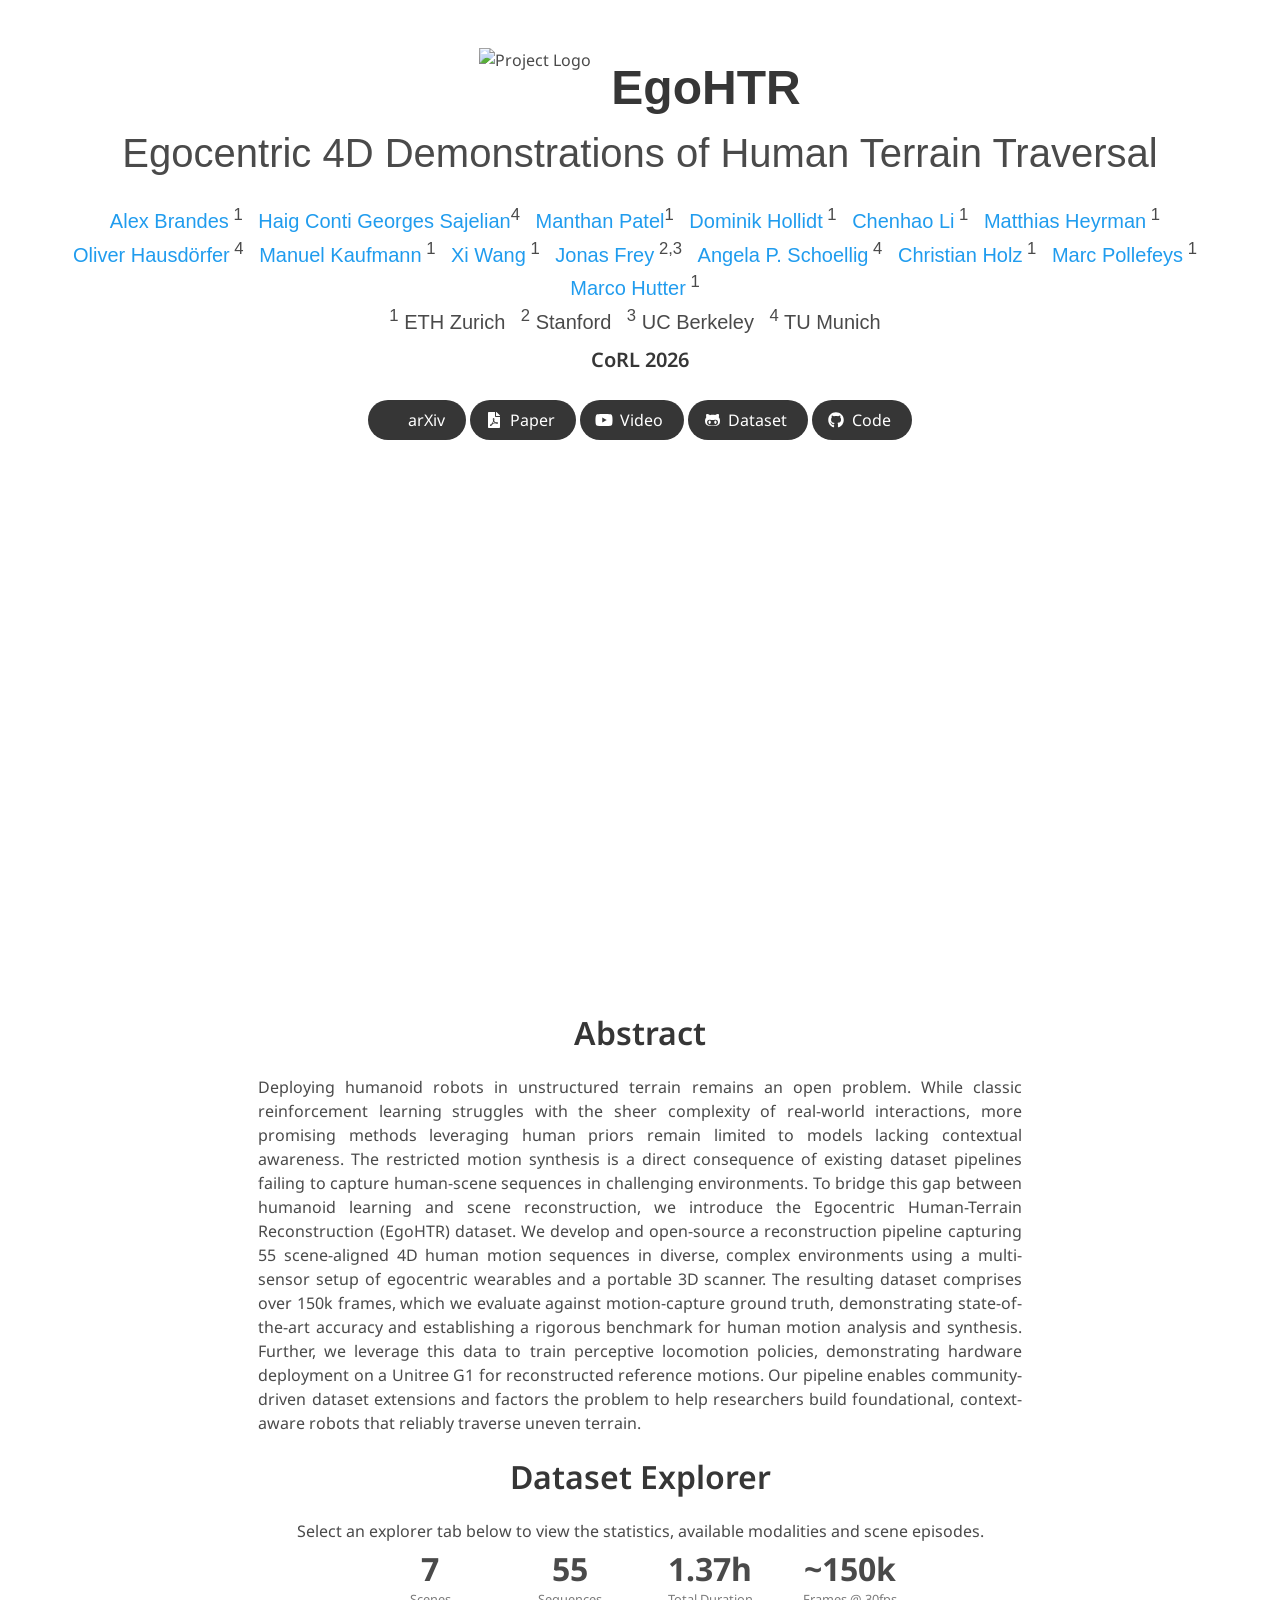
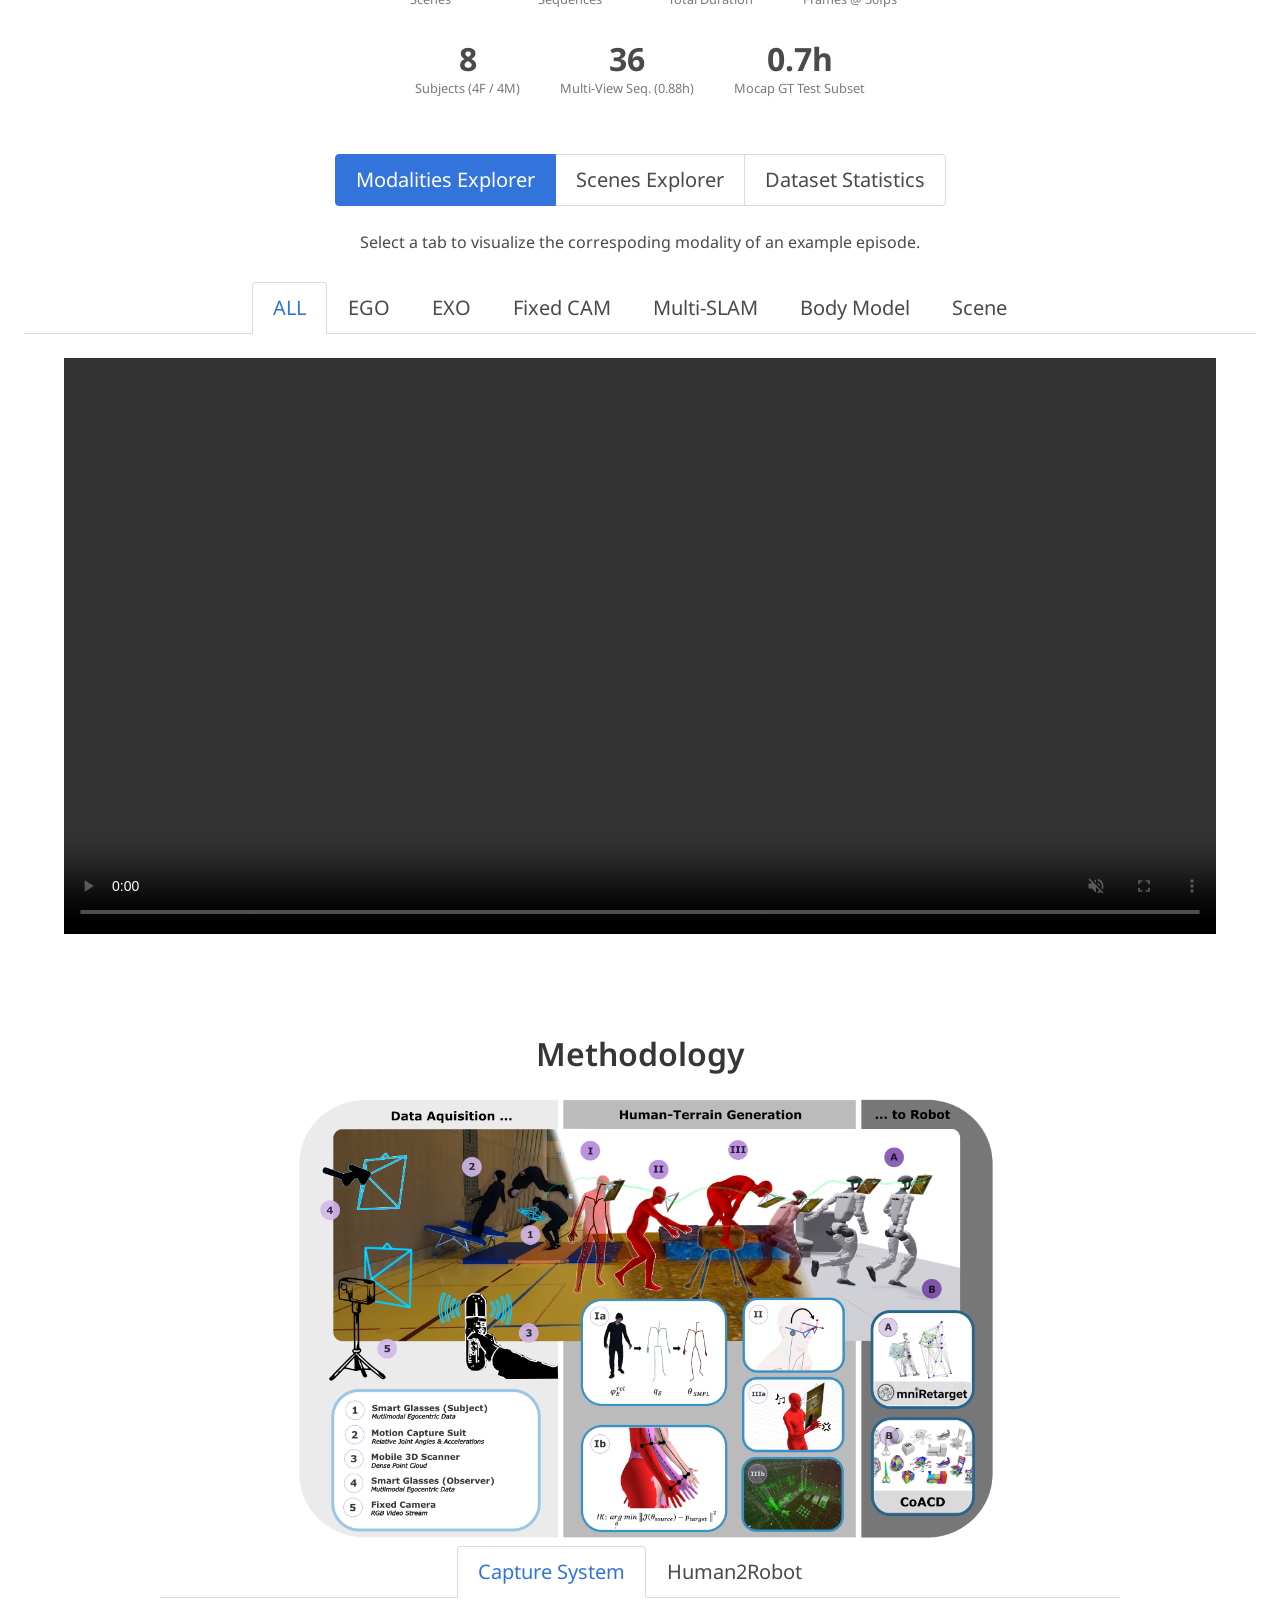
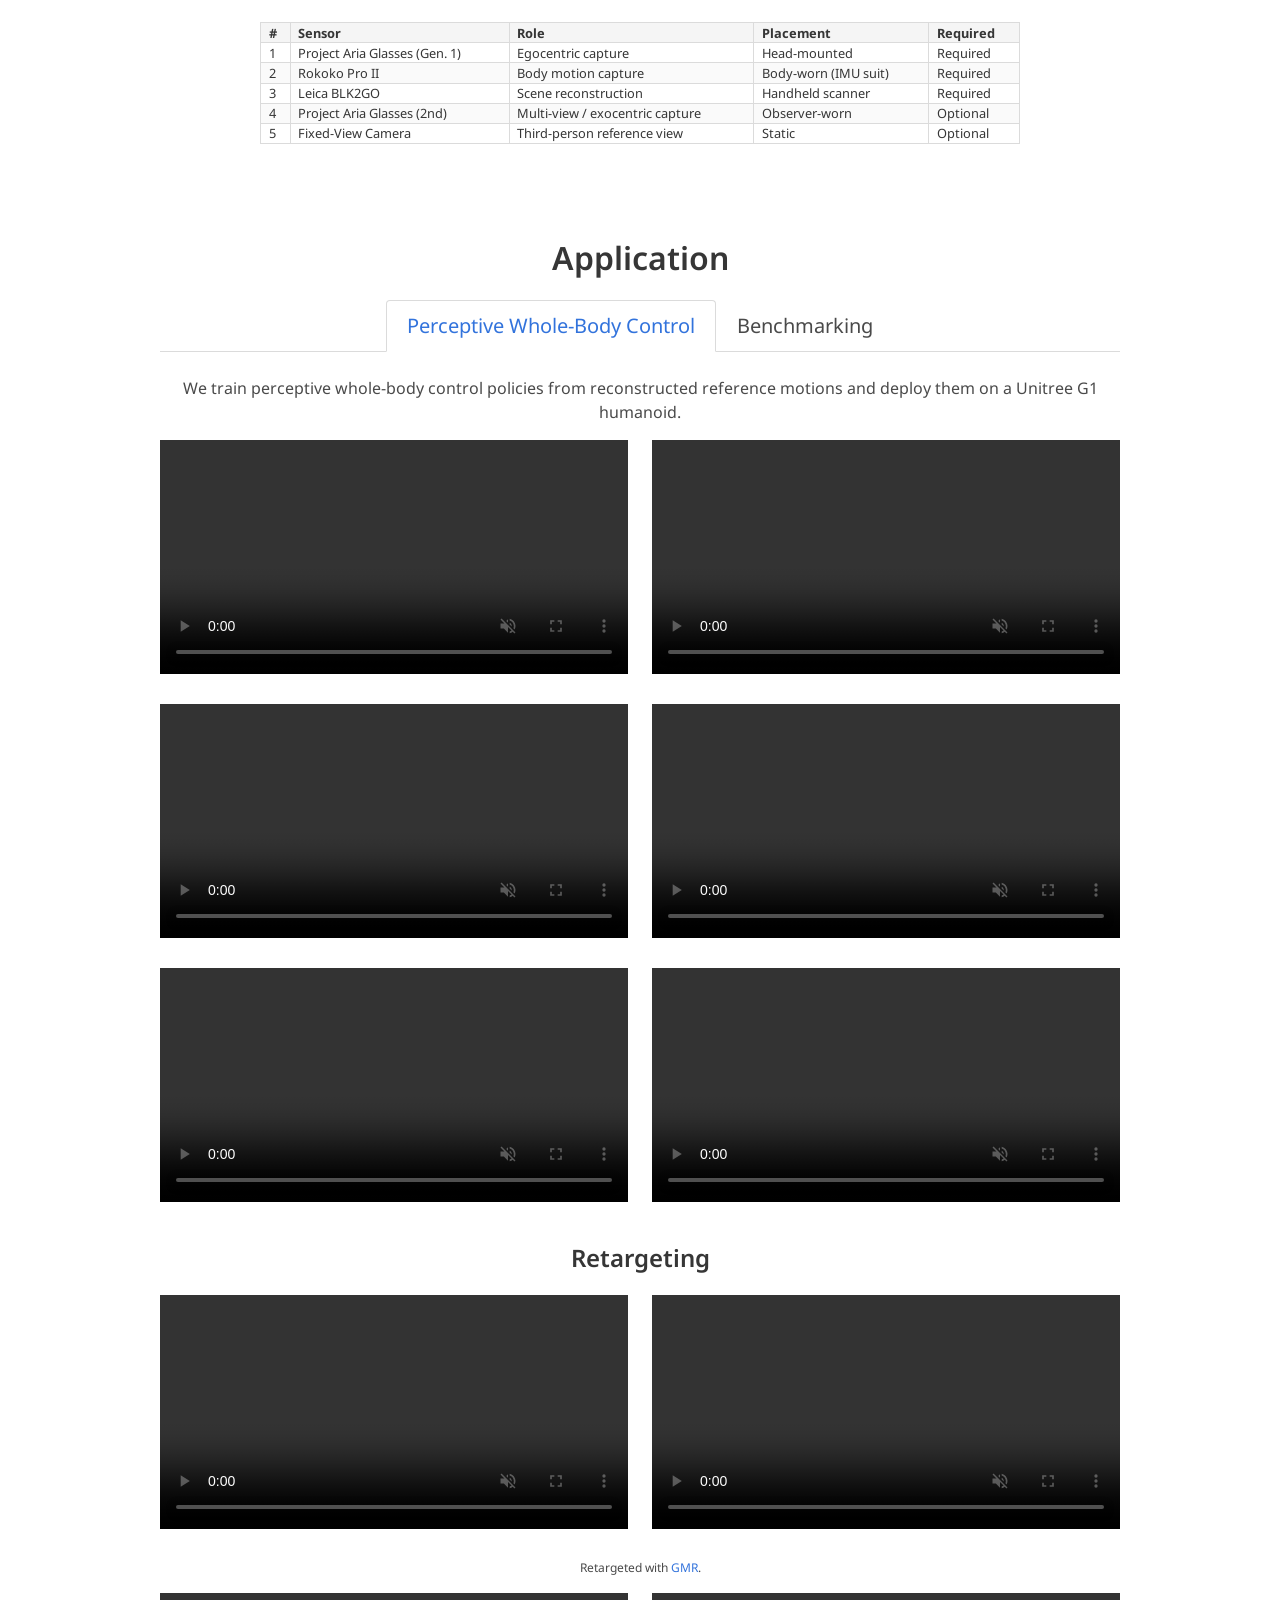
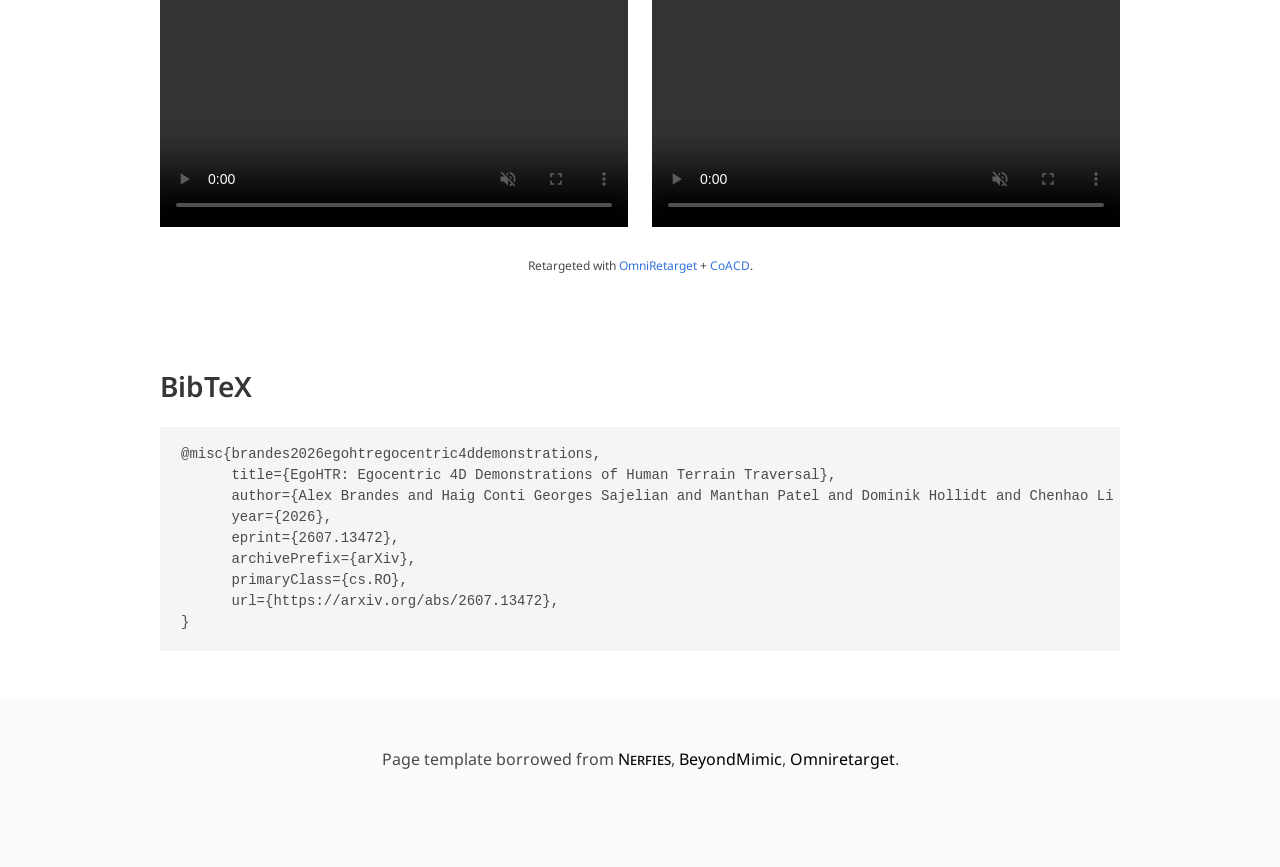
==== commit f04814d3: "Link code button to GitHub repository Co-Authored-By: Claude Opus 5.5 <noreply@anthropic.com>" ====
--- a/index.html
+++ b/index.html
@@ -373,12 +373,12 @@
 
                 <!-- Code Link. -->
                 <span class="link-block">
-                  <a href=""
+                  <a href="https://github.com/leggedrobotics/egohtr" target="_blank"
                     class="external-link button is-normal is-rounded is-dark">
                     <span class="icon">
                       <i class="fab fa-github"></i>
                     </span>
-                    <span>Code (coming soon)</span>
+                    <span>Code</span>
                   </a>
                 </span>
               </div>
